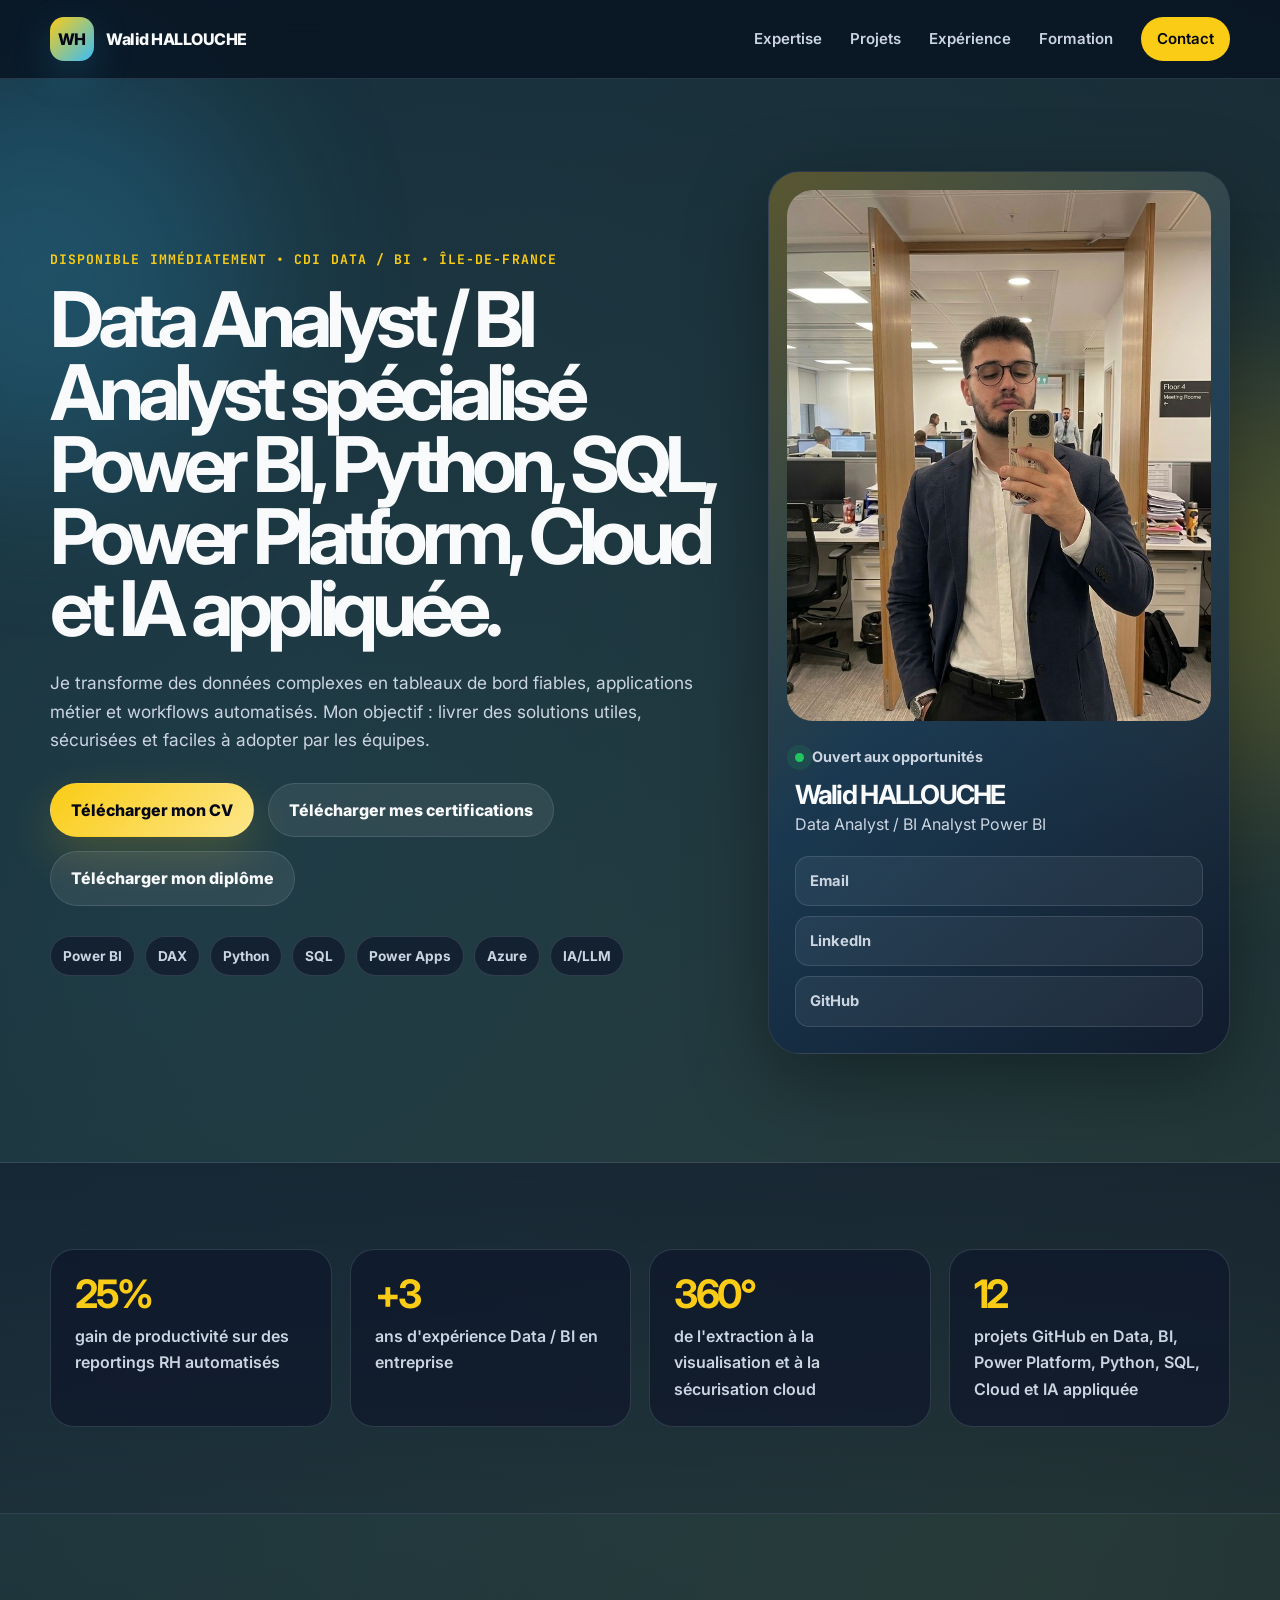
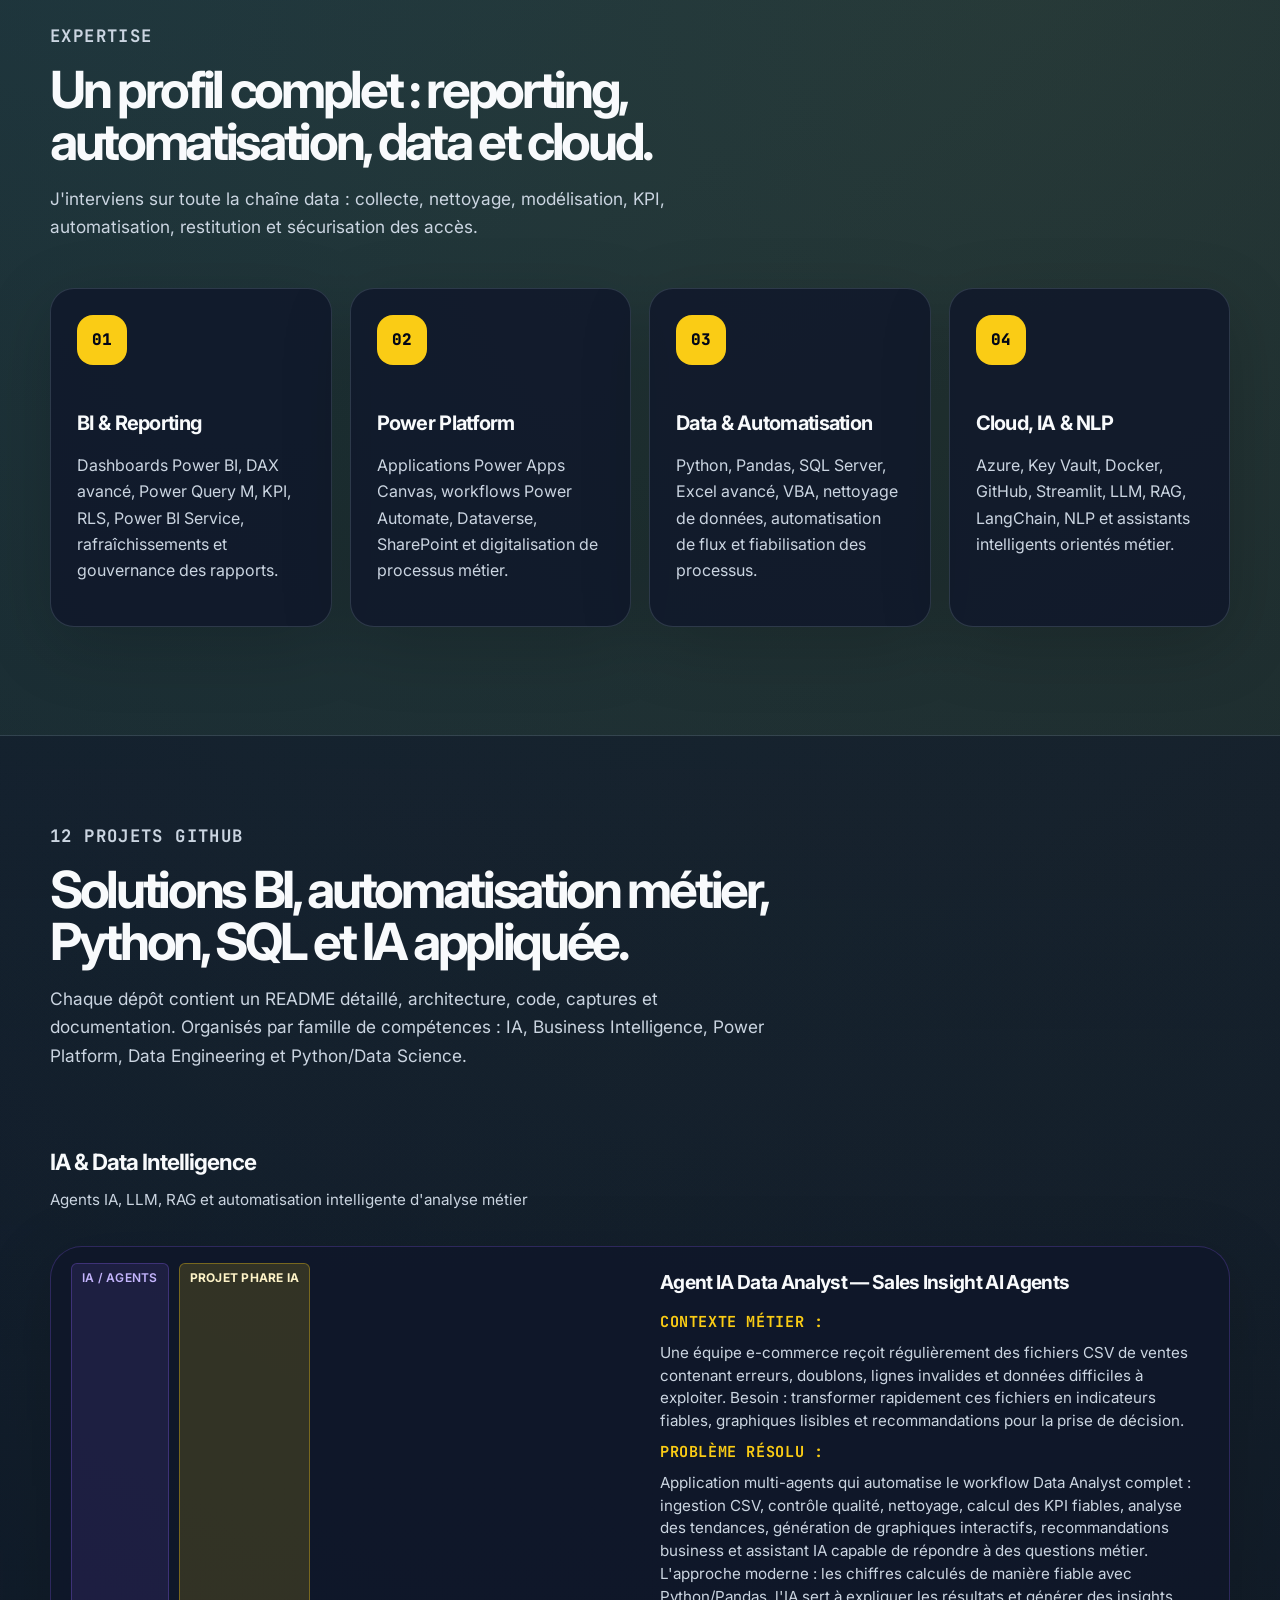
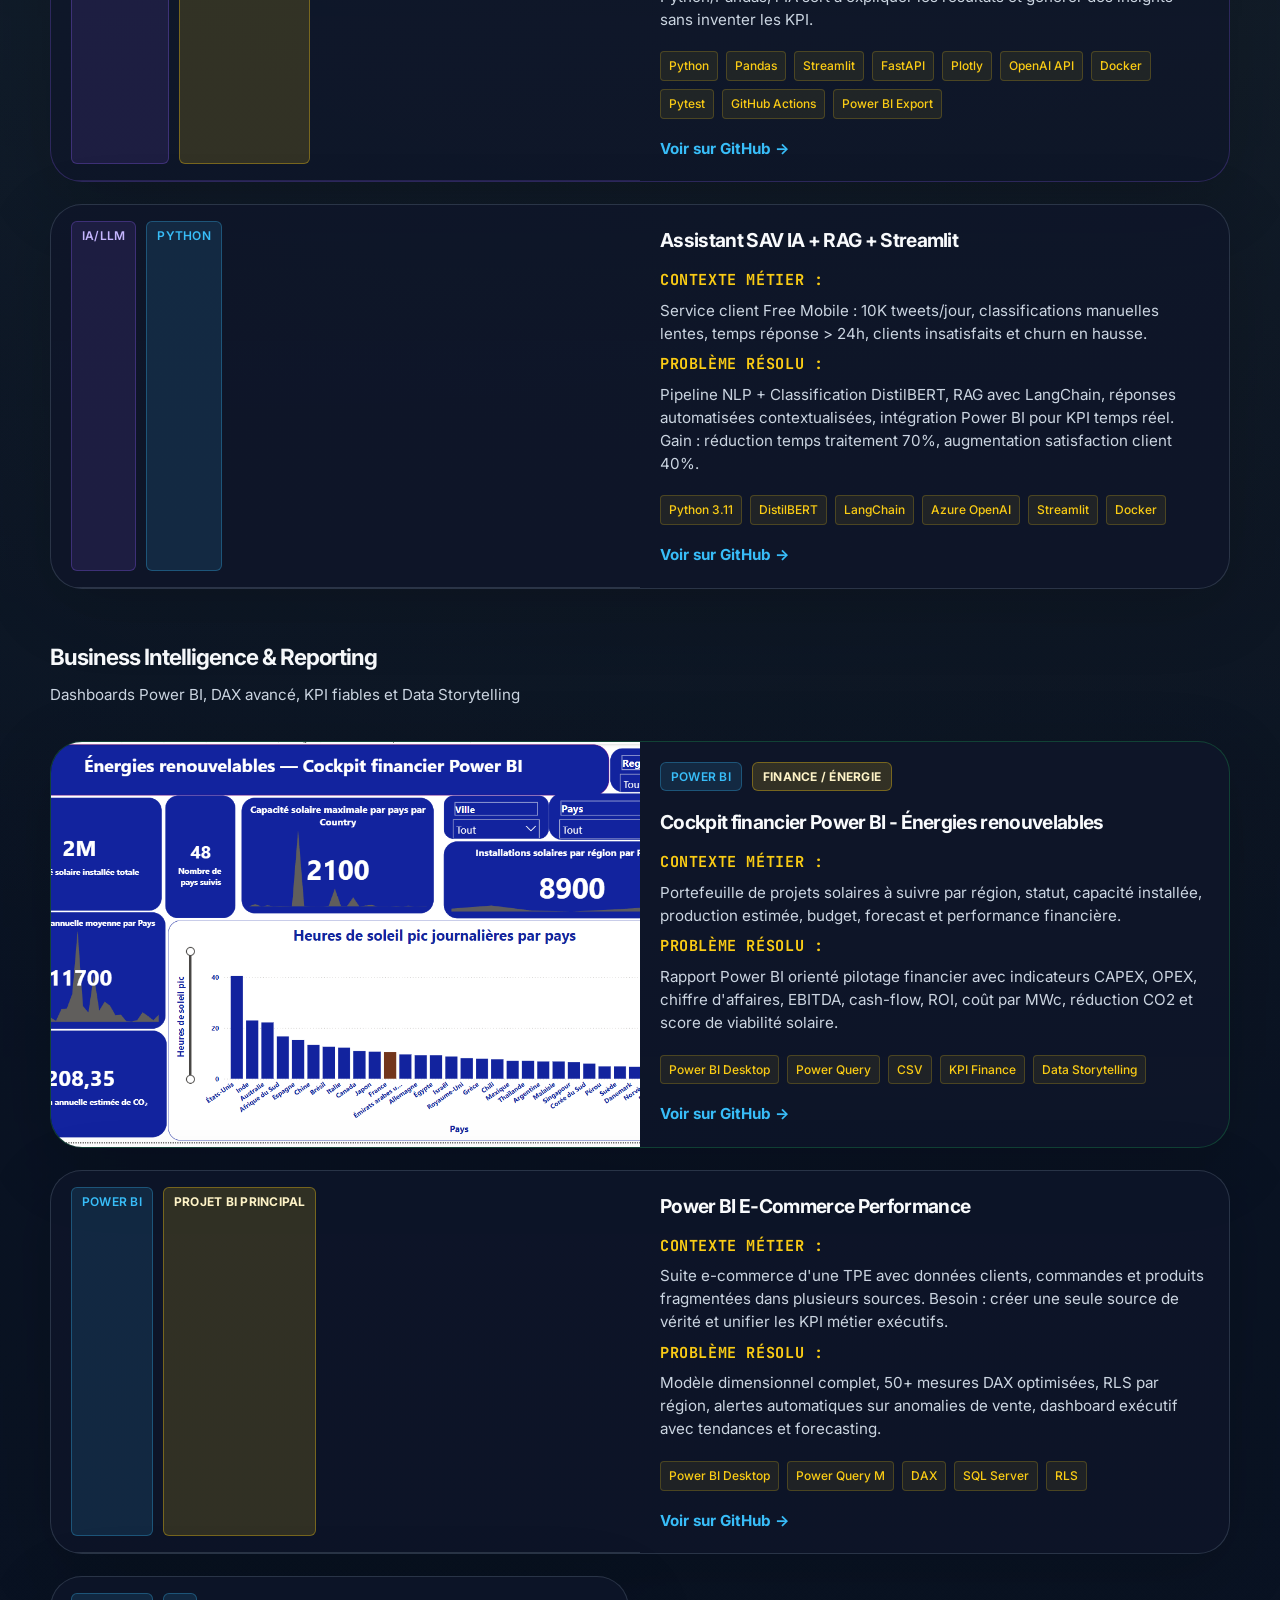
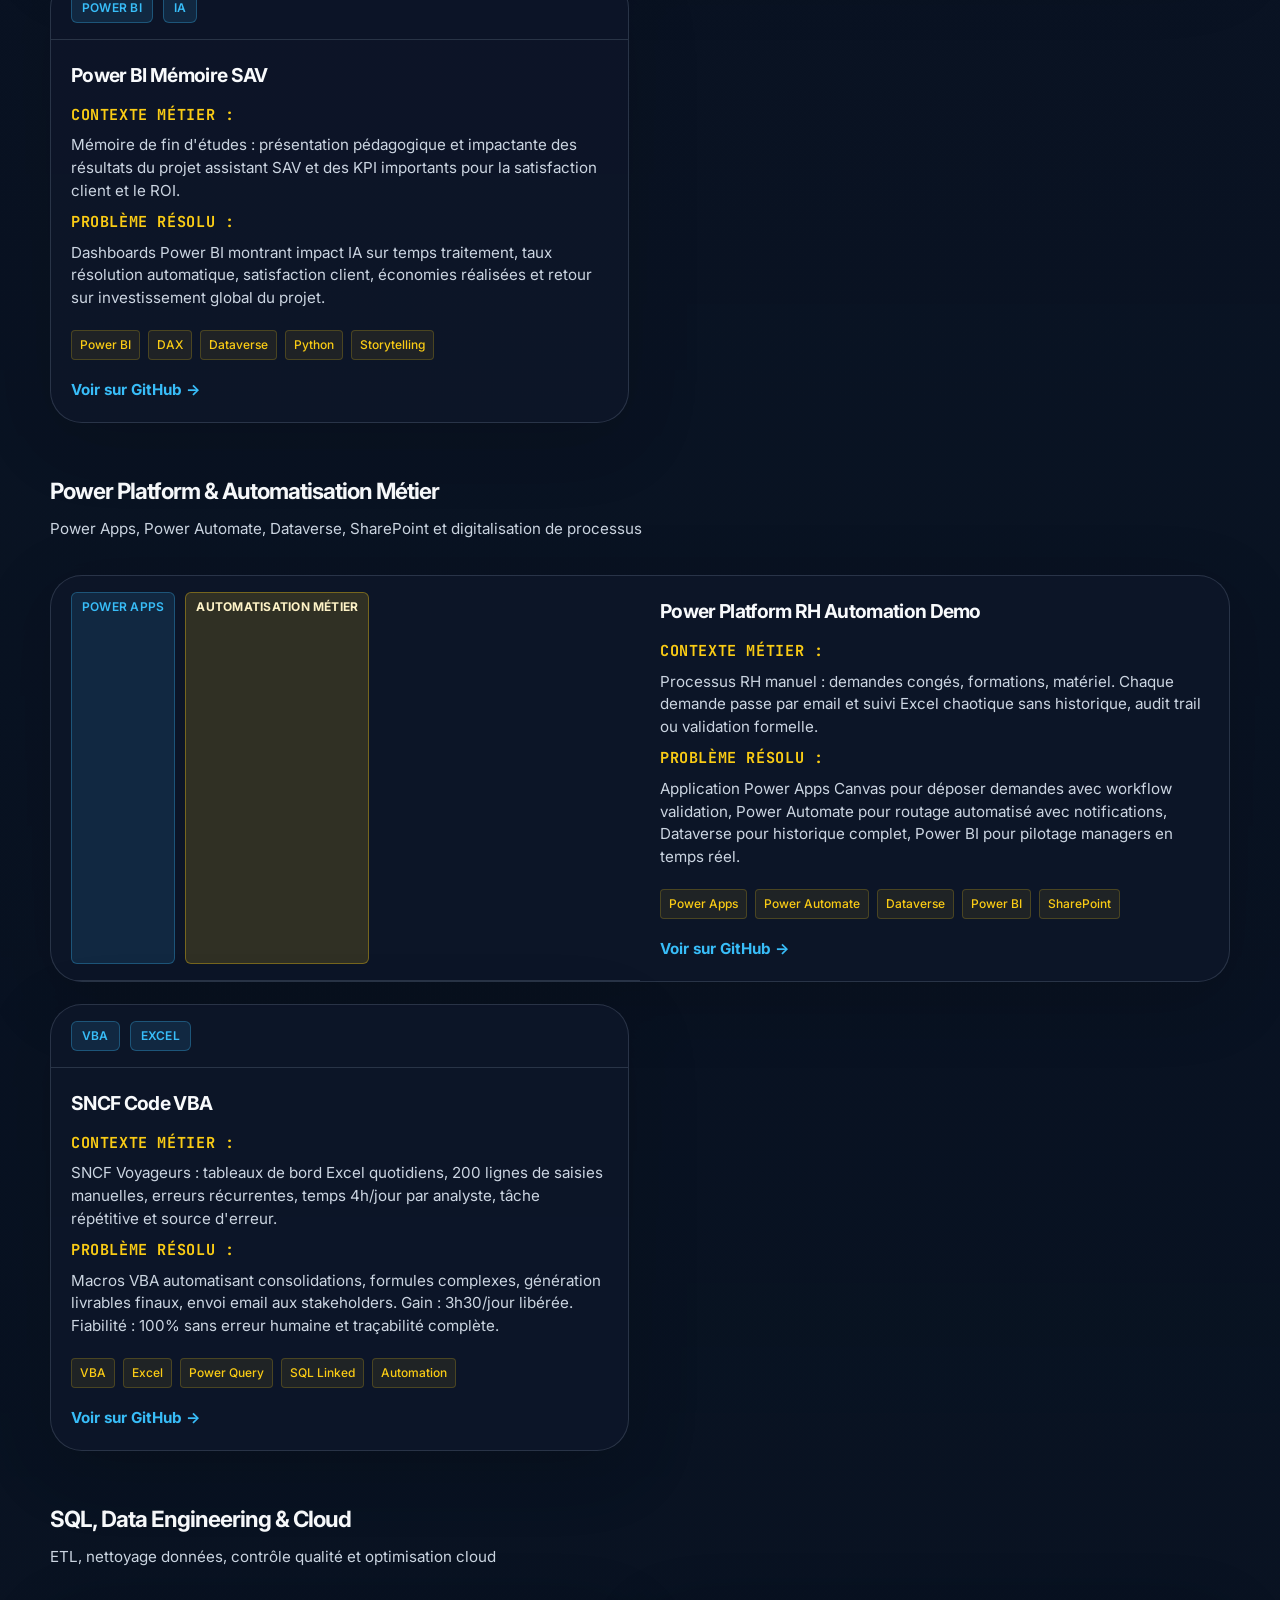
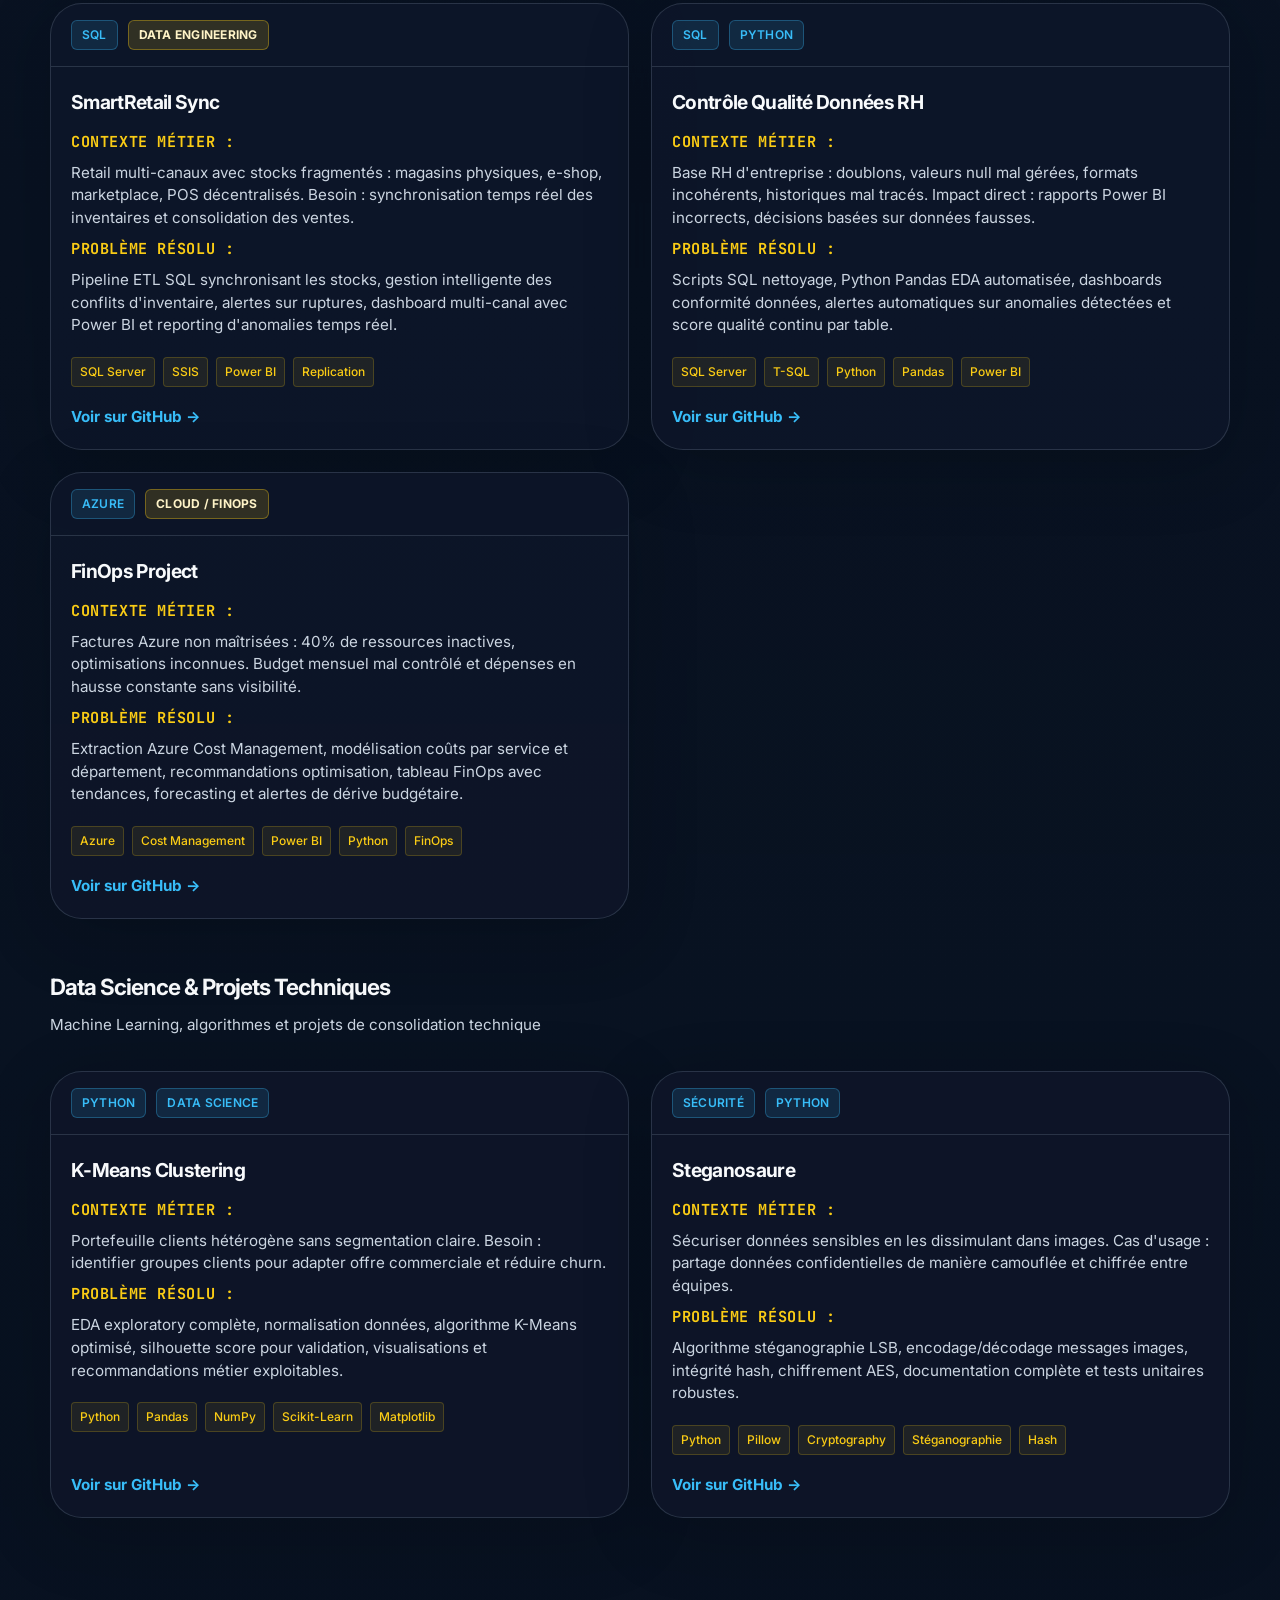
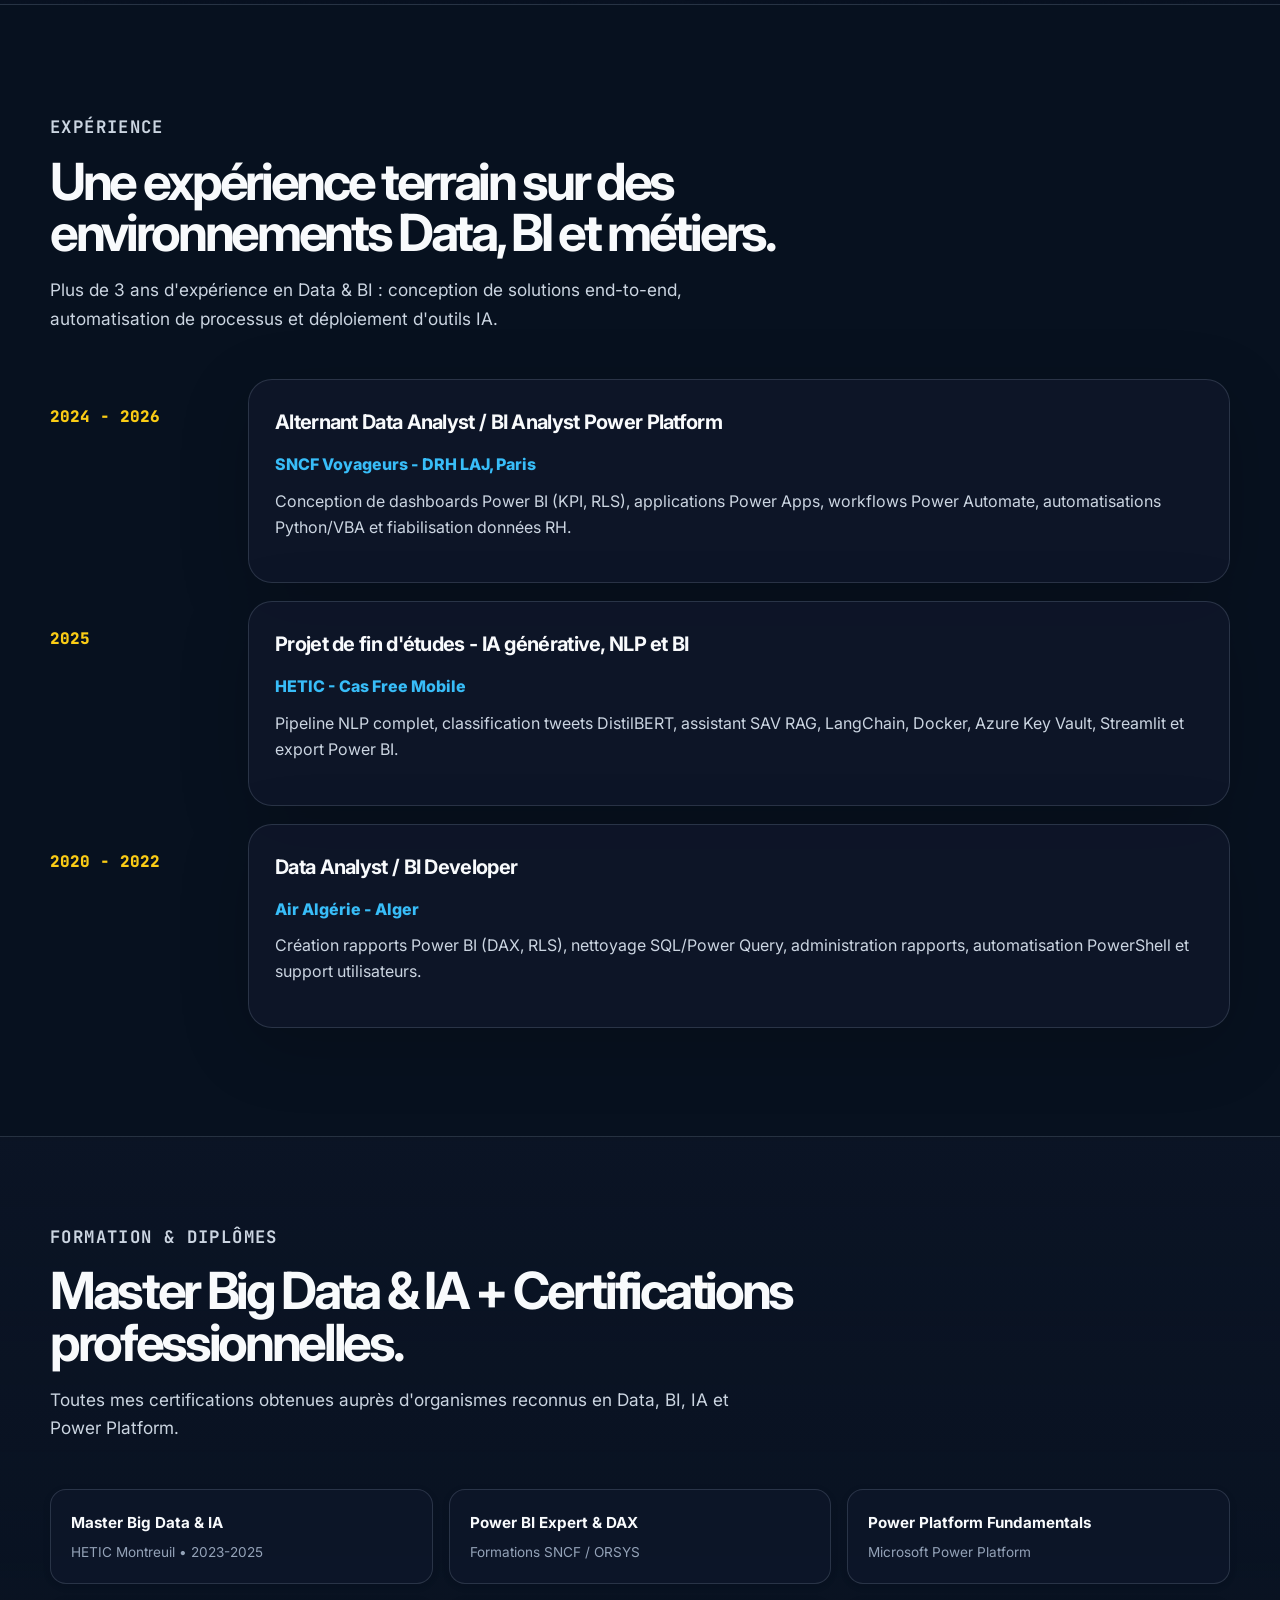
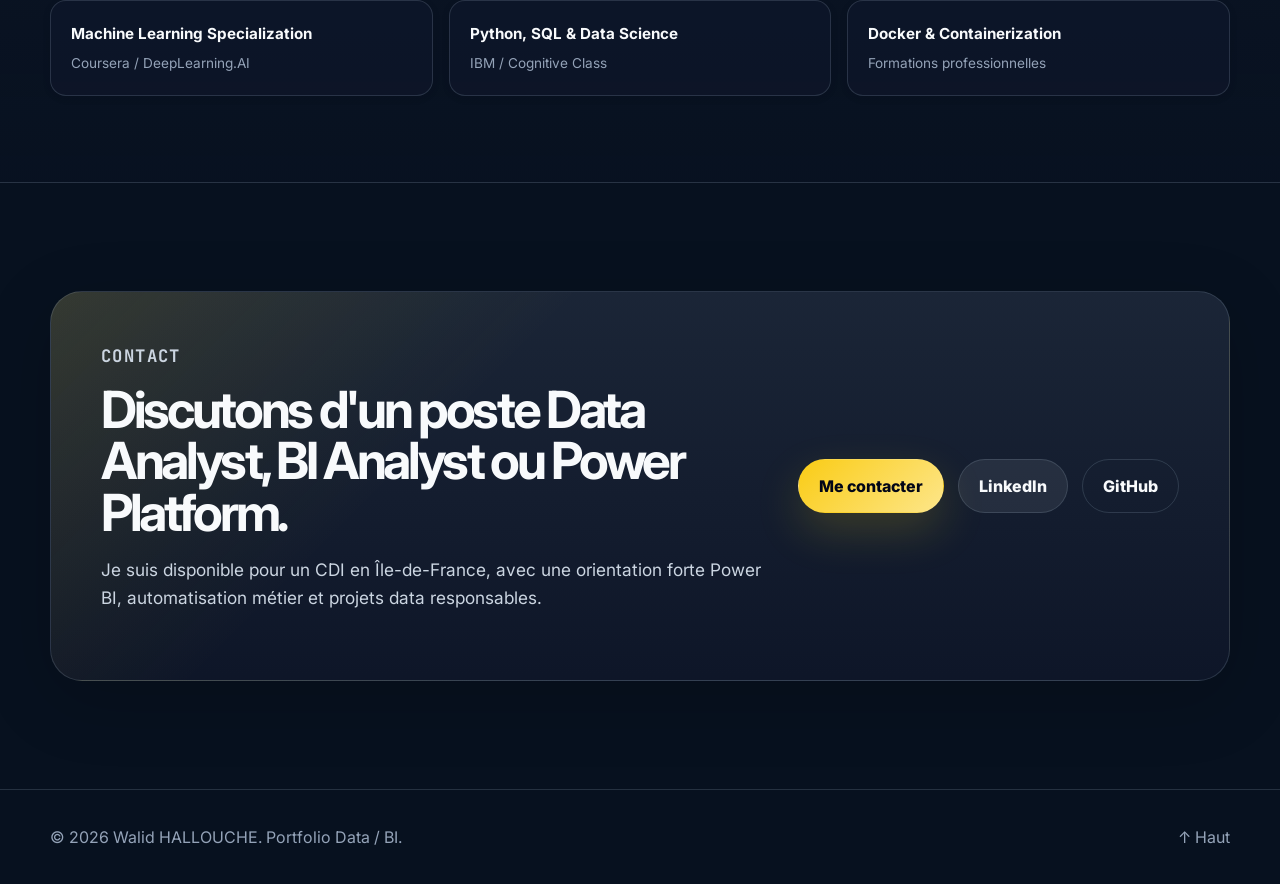
==== index.html @ 0d50e6c2 "Add renewable energy Power BI project" ====
<!doctype html>
<html lang="fr">
<head>
  <meta charset="utf-8">
  <meta name="viewport" content="width=device-width, initial-scale=1">
  <meta name="description" content="Portfolio de Walid HALLOUCHE - Data Analyst / BI Analyst Power BI, Power Platform, Python, SQL, Azure. Disponible immédiatement CDI Île-de-France.">
  <meta name="author" content="Walid HALLOUCHE">
  <meta property="og:title" content="Walid HALLOUCHE - Data Analyst / BI Analyst">
  <meta property="og:description" content="Portfolio professionnel : Power BI, DAX, Power Query, Python, SQL, Power Platform, Azure, IA et automatisation. 12 projets GitHub détaillés.">
  <meta property="og:type" content="website">
  <meta property="og:image" content="assets/img/walid-hallouche.jpeg">
  <meta property="og:url" content="https://walidhallouche.github.io/">
  <title>Walid HALLOUCHE | Data Analyst / BI Analyst | Portfolio</title>
  <link rel="preconnect" href="https://fonts.googleapis.com">
  <link rel="preconnect" href="https://fonts.gstatic.com" crossorigin>
  <link href="https://fonts.googleapis.com/css2?family=Inter:wght@400;500;600;700;800;900&family=JetBrains+Mono:wght@500;700&display=swap" rel="stylesheet">
  <link rel="stylesheet" href="assets/css/styles.css">
  <link rel="canonical" href="https://walidhallouche.github.io/">
</head>
<body>
  <div class="page-glow page-glow-one"></div>
  <div class="page-glow page-glow-two"></div>

  <header class="site-header" id="top">
    <nav class="nav container" aria-label="Navigation principale">
      <a class="brand" href="#top" aria-label="Accueil portfolio Walid HALLOUCHE">
        <span class="brand-mark">WH</span>
        <span class="brand-text">Walid HALLOUCHE</span>
      </a>
      <button class="nav-toggle" type="button" aria-label="Ouvrir le menu" aria-expanded="false">
        <span></span><span></span><span></span>
      </button>
      <div class="nav-links" data-nav-links>
        <a href="#expertise">Expertise</a>
        <a href="#projets">Projets</a>
        <a href="#experience">Expérience</a>
        <a href="#formation">Formation</a>
        <a class="nav-cta" href="#contact">Contact</a>
      </div>
    </nav>
  </header>

  <main>
    <!-- ===== SECTION HERO ===== -->
    <section class="hero section">
      <div class="container hero-grid">
        <div class="hero-copy reveal">
          <p class="eyebrow">Disponible immédiatement • CDI Data / BI • Île-de-France</p>
          <h1>Data Analyst / BI Analyst spécialisé Power BI, Python, SQL, Power Platform, Cloud et IA appliquée.</h1>
          <p class="hero-lead">
            Je transforme des données complexes en tableaux de bord fiables, applications métier et workflows automatisés.
            Mon objectif : livrer des solutions utiles, sécurisées et faciles à adopter par les équipes.
          </p>
          <div class="hero-actions">
            <a class="btn btn-primary" href="assets/docs/CV_Walid_HALLOUCHE.pdf" download>Télécharger mon CV</a>
            <a class="btn btn-secondary" href="assets/docs/Certifications_Walid_HALLOUCHE.pdf" download>Télécharger mes certifications</a>
            <a class="btn btn-secondary" href="assets/docs/Diplomes_Walid_HALLOUCHE.pdf" download>Télécharger mon diplôme</a>
          </div>
          <div class="hero-badges" aria-label="Compétences clés">
            <span>Power BI</span>
            <span>DAX</span>
            <span>Python</span>
            <span>SQL</span>
            <span>Power Apps</span>
            <span>Azure</span>
            <span>IA/LLM</span>
          </div>
        </div>

        <aside class="profile-card reveal" aria-label="Profil résumé">
          <div class="profile-image-wrap">
            <img src="assets/img/walid-hallouche.jpeg" alt="Portrait professionnel de Walid HALLOUCHE" class="profile-image" loading="lazy">
          </div>
          <div class="profile-card-content">
            <p class="profile-status"><span></span> Ouvert aux opportunités</p>
            <h2>Walid HALLOUCHE</h2>
            <p>Data Analyst / BI Analyst Power BI</p>
            <div class="profile-meta">
              <a href="mailto:walid.hallouche@gmail.com" title="Envoyer un email">Email</a>
              <a href="https://www.linkedin.com/in/walid-hallouche-423a29128/" target="_blank" rel="noopener noreferrer" title="Profil LinkedIn">LinkedIn</a>
              <a href="https://github.com/WalidHALLOUCHE" target="_blank" rel="noopener noreferrer" title="Profil GitHub">GitHub</a>
            </div>
          </div>
        </aside>
      </div>
    </section>

    <!-- ===== STATS ===== -->
    <section class="stats section-soft" aria-label="Indicateurs de profil">
      <div class="container stats-grid reveal">
        <article>
          <strong>25%</strong>
          <span>gain de productivité sur des reportings RH automatisés</span>
        </article>
        <article>
          <strong>+3</strong>
          <span>ans d'expérience Data / BI en entreprise</span>
        </article>
        <article>
          <strong>360°</strong>
          <span>de l'extraction à la visualisation et à la sécurisation cloud</span>
        </article>
        <article>
          <strong>12</strong>
          <span>projets GitHub en Data, BI, Power Platform, Python, SQL, Cloud et IA appliquée</span>
        </article>
      </div>
    </section>

    <!-- ===== EXPERTISE ===== -->
    <section class="section" id="expertise">
      <div class="container">
        <div class="section-heading reveal">
          <p class="eyebrow">Expertise</p>
          <h2>Un profil complet : reporting, automatisation, data et cloud.</h2>
          <p>J'interviens sur toute la chaîne data : collecte, nettoyage, modélisation, KPI, automatisation, restitution et sécurisation des accès.</p>
        </div>
        <div class="expertise-grid">
          <article class="expertise-card reveal">
            <div class="card-icon">01</div>
            <h3>BI & Reporting</h3>
            <p>Dashboards Power BI, DAX avancé, Power Query M, KPI, RLS, Power BI Service, rafraîchissements et gouvernance des rapports.</p>
          </article>
          <article class="expertise-card reveal">
            <div class="card-icon">02</div>
            <h3>Power Platform</h3>
            <p>Applications Power Apps Canvas, workflows Power Automate, Dataverse, SharePoint et digitalisation de processus métier.</p>
          </article>
          <article class="expertise-card reveal">
            <div class="card-icon">03</div>
            <h3>Data & Automatisation</h3>
            <p>Python, Pandas, SQL Server, Excel avancé, VBA, nettoyage de données, automatisation de flux et fiabilisation des processus.</p>
          </article>
          <article class="expertise-card reveal">
            <div class="card-icon">04</div>
            <h3>Cloud, IA & NLP</h3>
            <p>Azure, Key Vault, Docker, GitHub, Streamlit, LLM, RAG, LangChain, NLP et assistants intelligents orientés métier.</p>
          </article>
        </div>
      </div>
    </section>

    <!-- ===== PROJETS GITHUB ===== -->
    <section class="section section-soft" id="projets">
      <div class="container">
        <div class="section-heading reveal">
          <p class="eyebrow">12 Projets GitHub</p>
          <h2>Solutions BI, automatisation métier, Python, SQL et IA appliquée.</h2>
          <p>Chaque dépôt contient un README détaillé, architecture, code, captures et documentation. Organisés par famille de compétences : IA, Business Intelligence, Power Platform, Data Engineering et Python/Data Science.</p>
        </div>

        <div class="project-grid">
          
          <!-- CATÉGORIE: IA & DATA INTELLIGENCE -->
          <div class="category-header">
            <h3>IA & Data Intelligence</h3>
            <p>Agents IA, LLM, RAG et automatisation intelligente d'analyse métier</p>
          </div>

          <!-- Projet 1: Agent IA Data Analyst (NEW) -->
          <article class="project-card featured reveal project-featured-ia">
            <div class="project-header">
              <div class="project-badge badge-ia">IA / Agents</div>
              <div class="project-badge badge-priority">Projet phare IA</div>
            </div>
            <div class="project-content">
              <h3>Agent IA Data Analyst — Sales Insight AI Agents</h3>
              <p class="project-label">Contexte métier :</p>
              <p>Une équipe e-commerce reçoit régulièrement des fichiers CSV de ventes contenant erreurs, doublons, lignes invalides et données difficiles à exploiter. Besoin : transformer rapidement ces fichiers en indicateurs fiables, graphiques lisibles et recommandations pour la prise de décision.</p>
              <p class="project-label">Problème résolu :</p>
              <p>Application multi-agents qui automatise le workflow Data Analyst complet : ingestion CSV, contrôle qualité, nettoyage, calcul des KPI fiables, analyse des tendances, génération de graphiques interactifs, recommandations business et assistant IA capable de répondre à des questions métier. L'approche moderne : les chiffres calculés de manière fiable avec Python/Pandas, l'IA sert à expliquer les résultats et générer des insights sans inventer les KPI.</p>
              <div class="project-stack">
                <span>Python</span>
                <span>Pandas</span>
                <span>Streamlit</span>
                <span>FastAPI</span>
                <span>Plotly</span>
                <span>OpenAI API</span>
                <span>Docker</span>
                <span>Pytest</span>
                <span>GitHub Actions</span>
                <span>Power BI Export</span>
              </div>
              <div class="project-actions">
                <a class="project-link" href="https://github.com/WalidHALLOUCHE/Agent-IA-Data-Analyst" target="_blank" rel="noopener noreferrer">Voir sur GitHub →</a>
              </div>
            </div>
          </article>

          <!-- Projet 2: Assistant SAV IA + RAG + Streamlit -->
          <article class="project-card featured reveal">
            <div class="project-header">
              <div class="project-badge badge-ia">IA/LLM</div>
              <div class="project-badge">Python</div>
            </div>
            <div class="project-content">
              <h3>Assistant SAV IA + RAG + Streamlit</h3>
              <p class="project-label">Contexte métier :</p>
              <p>Service client Free Mobile : 10K tweets/jour, classifications manuelles lentes, temps réponse > 24h, clients insatisfaits et churn en hausse.</p>
              <p class="project-label">Problème résolu :</p>
              <p>Pipeline NLP + Classification DistilBERT, RAG avec LangChain, réponses automatisées contextualisées, intégration Power BI pour KPI temps réel. Gain : réduction temps traitement 70%, augmentation satisfaction client 40%.</p>
              <div class="project-stack">
                <span>Python 3.11</span>
                <span>DistilBERT</span>
                <span>LangChain</span>
                <span>Azure OpenAI</span>
                <span>Streamlit</span>
                <span>Docker</span>
              </div>
              <div class="project-actions">
                <a class="project-link" href="https://github.com/WalidHALLOUCHE/assistant-sav-ia-rag-streamlit" target="_blank" rel="noopener noreferrer">Voir sur GitHub →</a>
              </div>
            </div>
          </article>

          <!-- CATÉGORIE: BUSINESS INTELLIGENCE & REPORTING -->
          <div class="category-header">
            <h3>Business Intelligence & Reporting</h3>
            <p>Dashboards Power BI, DAX avancé, KPI fiables et Data Storytelling</p>
          </div>

          <!-- Projet 3: Cockpit financier Power BI - Énergies renouvelables -->
          <article class="project-card featured reveal project-card-visual">
            <div class="project-media">
              <img src="assets/img/power-bi-energies-renouvelables-cockpit.png" alt="Capture du cockpit financier Power BI sur les énergies renouvelables" loading="lazy">
            </div>
            <div class="project-content">
              <div class="project-header project-header-inline">
                <div class="project-badge">Power BI</div>
                <div class="project-badge badge-priority">Finance / Énergie</div>
              </div>
              <h3>Cockpit financier Power BI - Énergies renouvelables</h3>
              <p class="project-label">Contexte métier :</p>
              <p>Portefeuille de projets solaires à suivre par région, statut, capacité installée, production estimée, budget, forecast et performance financière.</p>
              <p class="project-label">Problème résolu :</p>
              <p>Rapport Power BI orienté pilotage financier avec indicateurs CAPEX, OPEX, chiffre d'affaires, EBITDA, cash-flow, ROI, coût par MWc, réduction CO2 et score de viabilité solaire.</p>
              <div class="project-stack">
                <span>Power BI Desktop</span>
                <span>Power Query</span>
                <span>CSV</span>
                <span>KPI Finance</span>
                <span>Data Storytelling</span>
              </div>
              <div class="project-actions">
                <a class="project-link" href="https://github.com/WalidHALLOUCHE/energies-renouvelables-cockpit-financier-power-bi" target="_blank" rel="noopener noreferrer">Voir sur GitHub →</a>
              </div>
            </div>
          </article>

          <!-- Projet 4: Power BI E-Commerce Performance -->
          <article class="project-card featured reveal">
            <div class="project-header">
              <div class="project-badge">Power BI</div>
              <div class="project-badge badge-priority">Projet BI principal</div>
            </div>
            <div class="project-content">
              <h3>Power BI E-Commerce Performance</h3>
              <p class="project-label">Contexte métier :</p>
              <p>Suite e-commerce d'une TPE avec données clients, commandes et produits fragmentées dans plusieurs sources. Besoin : créer une seule source de vérité et unifier les KPI métier exécutifs.</p>
              <p class="project-label">Problème résolu :</p>
              <p>Modèle dimensionnel complet, 50+ mesures DAX optimisées, RLS par région, alertes automatiques sur anomalies de vente, dashboard exécutif avec tendances et forecasting.</p>
              <div class="project-stack">
                <span>Power BI Desktop</span>
                <span>Power Query M</span>
                <span>DAX</span>
                <span>SQL Server</span>
                <span>RLS</span>
              </div>
              <div class="project-actions">
                <a class="project-link" href="https://github.com/WalidHALLOUCHE/power-bi-ecommerce-performance" target="_blank" rel="noopener noreferrer">Voir sur GitHub →</a>
              </div>
            </div>
          </article>

          <!-- Projet 4: Power BI Mémoire SAV -->
          <article class="project-card reveal">
            <div class="project-header">
              <div class="project-badge">Power BI</div>
              <div class="project-badge">IA</div>
            </div>
            <div class="project-content">
              <h3>Power BI Mémoire SAV</h3>
              <p class="project-label">Contexte métier :</p>
              <p>Mémoire de fin d'études : présentation pédagogique et impactante des résultats du projet assistant SAV et des KPI importants pour la satisfaction client et le ROI.</p>
              <p class="project-label">Problème résolu :</p>
              <p>Dashboards Power BI montrant impact IA sur temps traitement, taux résolution automatique, satisfaction client, économies réalisées et retour sur investissement global du projet.</p>
              <div class="project-stack">
                <span>Power BI</span>
                <span>DAX</span>
                <span>Dataverse</span>
                <span>Python</span>
                <span>Storytelling</span>
              </div>
              <div class="project-actions">
                <a class="project-link" href="https://github.com/WalidHALLOUCHE/power-bi-memoire-sav" target="_blank" rel="noopener noreferrer">Voir sur GitHub →</a>
              </div>
            </div>
          </article>

          <!-- CATÉGORIE: POWER PLATFORM & AUTOMATISATION MÉTIER -->
          <div class="category-header">
            <h3>Power Platform & Automatisation Métier</h3>
            <p>Power Apps, Power Automate, Dataverse, SharePoint et digitalisation de processus</p>
          </div>

          <!-- Projet 5: Power Platform RH Automation Demo -->
          <article class="project-card featured reveal">
            <div class="project-header">
              <div class="project-badge">Power Apps</div>
              <div class="project-badge badge-priority">Automatisation métier</div>
            </div>
            <div class="project-content">
              <h3>Power Platform RH Automation Demo</h3>
              <p class="project-label">Contexte métier :</p>
              <p>Processus RH manuel : demandes congés, formations, matériel. Chaque demande passe par email et suivi Excel chaotique sans historique, audit trail ou validation formelle.</p>
              <p class="project-label">Problème résolu :</p>
              <p>Application Power Apps Canvas pour déposer demandes avec workflow validation, Power Automate pour routage automatisé avec notifications, Dataverse pour historique complet, Power BI pour pilotage managers en temps réel.</p>
              <div class="project-stack">
                <span>Power Apps</span>
                <span>Power Automate</span>
                <span>Dataverse</span>
                <span>Power BI</span>
                <span>SharePoint</span>
              </div>
              <div class="project-actions">
                <a class="project-link" href="https://github.com/WalidHALLOUCHE/power-platform-rh-automation-demo" target="_blank" rel="noopener noreferrer">Voir sur GitHub →</a>
              </div>
            </div>
          </article>

          <!-- Projet 6: SNCF Code VBA -->
          <article class="project-card reveal">
            <div class="project-header">
              <div class="project-badge">VBA</div>
              <div class="project-badge">Excel</div>
            </div>
            <div class="project-content">
              <h3>SNCF Code VBA</h3>
              <p class="project-label">Contexte métier :</p>
              <p>SNCF Voyageurs : tableaux de bord Excel quotidiens, 200 lignes de saisies manuelles, erreurs récurrentes, temps 4h/jour par analyste, tâche répétitive et source d'erreur.</p>
              <p class="project-label">Problème résolu :</p>
              <p>Macros VBA automatisant consolidations, formules complexes, génération livrables finaux, envoi email aux stakeholders. Gain : 3h30/jour libérée. Fiabilité : 100% sans erreur humaine et traçabilité complète.</p>
              <div class="project-stack">
                <span>VBA</span>
                <span>Excel</span>
                <span>Power Query</span>
                <span>SQL Linked</span>
                <span>Automation</span>
              </div>
              <div class="project-actions">
                <a class="project-link" href="https://github.com/WalidHALLOUCHE/sncf-code-vba" target="_blank" rel="noopener noreferrer">Voir sur GitHub →</a>
              </div>
            </div>
          </article>

          <!-- CATÉGORIE: SQL, DATA ENGINEERING & CLOUD -->
          <div class="category-header">
            <h3>SQL, Data Engineering & Cloud</h3>
            <p>ETL, nettoyage données, contrôle qualité et optimisation cloud</p>
          </div>

          <!-- Projet 7: SmartRetail Sync -->
          <article class="project-card reveal">
            <div class="project-header">
              <div class="project-badge">SQL</div>
              <div class="project-badge badge-priority">Data Engineering</div>
            </div>
            <div class="project-content">
              <h3>SmartRetail Sync</h3>
              <p class="project-label">Contexte métier :</p>
              <p>Retail multi-canaux avec stocks fragmentés : magasins physiques, e-shop, marketplace, POS décentralisés. Besoin : synchronisation temps réel des inventaires et consolidation des ventes.</p>
              <p class="project-label">Problème résolu :</p>
              <p>Pipeline ETL SQL synchronisant les stocks, gestion intelligente des conflits d'inventaire, alertes sur ruptures, dashboard multi-canal avec Power BI et reporting d'anomalies temps réel.</p>
              <div class="project-stack">
                <span>SQL Server</span>
                <span>SSIS</span>
                <span>Power BI</span>
                <span>Replication</span>
              </div>
              <div class="project-actions">
                <a class="project-link" href="https://github.com/WalidHALLOUCHE/SmartRetail-Sync" target="_blank" rel="noopener noreferrer">Voir sur GitHub →</a>
              </div>
            </div>
          </article>

          <!-- Projet 8: Contrôle Qualité Données RH -->
          <article class="project-card reveal">
            <div class="project-header">
              <div class="project-badge">SQL</div>
              <div class="project-badge">Python</div>
            </div>
            <div class="project-content">
              <h3>Contrôle Qualité Données RH</h3>
              <p class="project-label">Contexte métier :</p>
              <p>Base RH d'entreprise : doublons, valeurs null mal gérées, formats incohérents, historiques mal tracés. Impact direct : rapports Power BI incorrects, décisions basées sur données fausses.</p>
              <p class="project-label">Problème résolu :</p>
              <p>Scripts SQL nettoyage, Python Pandas EDA automatisée, dashboards conformité données, alertes automatiques sur anomalies détectées et score qualité continu par table.</p>
              <div class="project-stack">
                <span>SQL Server</span>
                <span>T-SQL</span>
                <span>Python</span>
                <span>Pandas</span>
                <span>Power BI</span>
              </div>
              <div class="project-actions">
                <a class="project-link" href="https://github.com/WalidHALLOUCHE/controle-qualite-donnees-rh-sql-python" target="_blank" rel="noopener noreferrer">Voir sur GitHub →</a>
              </div>
            </div>
          </article>

          <!-- Projet 9: FinOps Project -->
          <article class="project-card reveal">
            <div class="project-header">
              <div class="project-badge">Azure</div>
              <div class="project-badge badge-priority">Cloud / FinOps</div>
            </div>
            <div class="project-content">
              <h3>FinOps Project</h3>
              <p class="project-label">Contexte métier :</p>
              <p>Factures Azure non maîtrisées : 40% de ressources inactives, optimisations inconnues. Budget mensuel mal contrôlé et dépenses en hausse constante sans visibilité.</p>
              <p class="project-label">Problème résolu :</p>
              <p>Extraction Azure Cost Management, modélisation coûts par service et département, recommandations optimisation, tableau FinOps avec tendances, forecasting et alertes de dérive budgétaire.</p>
              <div class="project-stack">
                <span>Azure</span>
                <span>Cost Management</span>
                <span>Power BI</span>
                <span>Python</span>
                <span>FinOps</span>
              </div>
              <div class="project-actions">
                <a class="project-link" href="https://github.com/WalidHALLOUCHE/FinOps_project" target="_blank" rel="noopener noreferrer">Voir sur GitHub →</a>
              </div>
            </div>
          </article>

          <!-- CATÉGORIE: DATA SCIENCE & PROJETS TECHNIQUES -->
          <div class="category-header">
            <h3>Data Science & Projets Techniques</h3>
            <p>Machine Learning, algorithmes et projets de consolidation technique</p>
          </div>

          <!-- Projet 10: K-Means Clustering -->
          <article class="project-card reveal">
            <div class="project-header">
              <div class="project-badge">Python</div>
              <div class="project-badge">Data Science</div>
            </div>
            <div class="project-content">
              <h3>K-Means Clustering</h3>
              <p class="project-label">Contexte métier :</p>
              <p>Portefeuille clients hétérogène sans segmentation claire. Besoin : identifier groupes clients pour adapter offre commerciale et réduire churn.</p>
              <p class="project-label">Problème résolu :</p>
              <p>EDA exploratory complète, normalisation données, algorithme K-Means optimisé, silhouette score pour validation, visualisations et recommandations métier exploitables.</p>
              <div class="project-stack">
                <span>Python</span>
                <span>Pandas</span>
                <span>NumPy</span>
                <span>Scikit-Learn</span>
                <span>Matplotlib</span>
              </div>
              <div class="project-actions">
                <a class="project-link" href="https://github.com/WalidHALLOUCHE/k_means01" target="_blank" rel="noopener noreferrer">Voir sur GitHub →</a>
              </div>
            </div>
          </article>

          <!-- Projet 11: Steganosaure -->
          <article class="project-card reveal">
            <div class="project-header">
              <div class="project-badge">Sécurité</div>
              <div class="project-badge">Python</div>
            </div>
            <div class="project-content">
              <h3>Steganosaure</h3>
              <p class="project-label">Contexte métier :</p>
              <p>Sécuriser données sensibles en les dissimulant dans images. Cas d'usage : partage données confidentielles de manière camouflée et chiffrée entre équipes.</p>
              <p class="project-label">Problème résolu :</p>
              <p>Algorithme stéganographie LSB, encodage/décodage messages images, intégrité hash, chiffrement AES, documentation complète et tests unitaires robustes.</p>
              <div class="project-stack">
                <span>Python</span>
                <span>Pillow</span>
                <span>Cryptography</span>
                <span>Stéganographie</span>
                <span>Hash</span>
              </div>
              <div class="project-actions">
                <a class="project-link" href="https://github.com/WalidHALLOUCHE/Steganosaure" target="_blank" rel="noopener noreferrer">Voir sur GitHub →</a>
              </div>
            </div>
          </article>

        </div>
      </div>
    </section>

    <!-- ===== EXPERIENCE ===== -->
    <section class="section" id="experience">
      <div class="container">
        <div class="section-heading reveal">
          <p class="eyebrow">Expérience</p>
          <h2>Une expérience terrain sur des environnements Data, BI et métiers.</h2>
          <p>Plus de 3 ans d'expérience en Data & BI : conception de solutions end-to-end, automatisation de processus et déploiement d'outils IA.</p>
        </div>
        <div class="timeline">
          <article class="timeline-item reveal">
            <div class="timeline-date">2024 - 2026</div>
            <div class="timeline-content">
              <h3>Alternant Data Analyst / BI Analyst Power Platform</h3>
              <p class="company">SNCF Voyageurs - DRH LAJ, Paris</p>
              <p>Conception de dashboards Power BI (KPI, RLS), applications Power Apps, workflows Power Automate, automatisations Python/VBA et fiabilisation données RH.</p>
            </div>
          </article>
          <article class="timeline-item reveal">
            <div class="timeline-date">2025</div>
            <div class="timeline-content">
              <h3>Projet de fin d'études - IA générative, NLP et BI</h3>
              <p class="company">HETIC - Cas Free Mobile</p>
              <p>Pipeline NLP complet, classification tweets DistilBERT, assistant SAV RAG, LangChain, Docker, Azure Key Vault, Streamlit et export Power BI.</p>
            </div>
          </article>
          <article class="timeline-item reveal">
            <div class="timeline-date">2020 - 2022</div>
            <div class="timeline-content">
              <h3>Data Analyst / BI Developer</h3>
              <p class="company">Air Algérie - Alger</p>
              <p>Création rapports Power BI (DAX, RLS), nettoyage SQL/Power Query, administration rapports, automatisation PowerShell et support utilisateurs.</p>
            </div>
          </article>
        </div>
      </div>
    </section>

    <!-- ===== FORMATION & CERTIFICATIONS ===== -->
    <section class="section section-soft" id="formation">
      <div class="container">
        <div class="section-heading reveal">
          <p class="eyebrow">Formation & Diplômes</p>
          <h2>Master Big Data & IA + Certifications professionnelles.</h2>
          <p>Toutes mes certifications obtenues auprès d'organismes reconnus en Data, BI, IA et Power Platform.</p>
        </div>
        <div class="cert-grid reveal">
          <article class="cert-item">
            <strong>Master Big Data & IA</strong>
            <span>HETIC Montreuil • 2023-2025</span>
          </article>
          <article class="cert-item">
            <strong>Power BI Expert & DAX</strong>
            <span>Formations SNCF / ORSYS</span>
          </article>
          <article class="cert-item">
            <strong>Power Platform Fundamentals</strong>
            <span>Microsoft Power Platform</span>
          </article>
          <article class="cert-item">
            <strong>Machine Learning Specialization</strong>
            <span>Coursera / DeepLearning.AI</span>
          </article>
          <article class="cert-item">
            <strong>Python, SQL & Data Science</strong>
            <span>IBM / Cognitive Class</span>
          </article>
          <article class="cert-item">
            <strong>Docker & Containerization</strong>
            <span>Formations professionnelles</span>
          </article>
        </div>
      </div>
    </section>

    <!-- ===== CONTACT ===== -->
    <section class="section contact" id="contact">
      <div class="container contact-card reveal">
        <div>
          <p class="eyebrow">Contact</p>
          <h2>Discutons d'un poste Data Analyst, BI Analyst ou Power Platform.</h2>
          <p>Je suis disponible pour un CDI en Île-de-France, avec une orientation forte Power BI, automatisation métier et projets data responsables.</p>
        </div>
        <div class="contact-actions">
          <a class="btn btn-primary" href="mailto:walid.hallouche@gmail.com" title="Envoyer un email">Me contacter</a>
          <a class="btn btn-secondary" href="https://www.linkedin.com/in/walid-hallouche-423a29128/" target="_blank" rel="noopener noreferrer" title="Profil LinkedIn">LinkedIn</a>
          <a class="btn btn-ghost" href="https://github.com/WalidHALLOUCHE" target="_blank" rel="noopener noreferrer" title="Profil GitHub">GitHub</a>
        </div>
      </div>
    </section>
  </main>

  <footer class="site-footer">
    <div class="container footer-grid">
      <p>© <span data-year></span> Walid HALLOUCHE. Portfolio Data / BI.</p>
      <a href="#top" aria-label="Retourner en haut de la page">↑ Haut</a>
    </div>
  </footer>

  <script src="assets/js/main.js" defer></script>
</body>
</html>
---- assets/css/styles.css ----
:root {
  --bg: #07111f;
  --bg-soft: rgba(15, 23, 42, 0.72);
  --surface: rgba(15, 23, 42, 0.82);
  --surface-strong: #111827;
  --line: rgba(148, 163, 184, 0.22);
  --text: #f8fafc;
  --muted: #cbd5e1;
  --muted-2: #94a3b8;
  --accent: #facc15;
  --accent-2: #38bdf8;
  --success: #22c55e;
  --shadow: 0 24px 80px rgba(0, 0, 0, 0.36);
  --radius-xl: 32px;
  --radius-lg: 24px;
  --radius-md: 16px;
  --container: 1180px;
}

* {
  box-sizing: border-box;
}

html {
  scroll-behavior: smooth;
}

body {
  margin: 0;
  font-family: Inter, system-ui, -apple-system, BlinkMacSystemFont, "Segoe UI", sans-serif;
  color: var(--text);
  background:
    radial-gradient(circle at 18% 8%, rgba(56, 189, 248, 0.18), transparent 34%),
    radial-gradient(circle at 80% 15%, rgba(250, 204, 21, 0.12), transparent 32%),
    var(--bg);
  line-height: 1.65;
  overflow-x: hidden;
}

body.nav-open {
  overflow: hidden;
}

img {
  max-width: 100%;
  display: block;
}

a {
  color: inherit;
  text-decoration: none;
}

.container {
  width: min(100% - 40px, var(--container));
  margin: 0 auto;
}

.section {
  padding: 108px 0;
}

.section-soft {
  padding: 86px 0;
  background: linear-gradient(180deg, rgba(15, 23, 42, 0.52), rgba(15, 23, 42, 0.18));
  border-block: 1px solid var(--line);
}

.page-glow {
  position: fixed;
  width: 420px;
  height: 420px;
  border-radius: 999px;
  filter: blur(90px);
  opacity: 0.22;
  pointer-events: none;
  z-index: -1;
}

.page-glow-one {
  top: 6%;
  left: -170px;
  background: #38bdf8;
}

.page-glow-two {
  right: -170px;
  bottom: 12%;
  background: #facc15;
}

.site-header {
  position: sticky;
  top: 0;
  z-index: 20;
  backdrop-filter: blur(22px);
  background: rgba(7, 17, 31, 0.78);
  border-bottom: 1px solid var(--line);
}

.nav {
  display: flex;
  align-items: center;
  justify-content: space-between;
  min-height: 78px;
}

.brand {
  display: inline-flex;
  align-items: center;
  gap: 12px;
  font-weight: 800;
  letter-spacing: -0.03em;
}

.brand-mark {
  display: grid;
  place-items: center;
  width: 44px;
  height: 44px;
  border-radius: 14px;
  background: linear-gradient(135deg, var(--accent), var(--accent-2));
  color: #020617;
  box-shadow: 0 14px 40px rgba(56, 189, 248, 0.18);
}

.brand-text {
  font-size: 1rem;
}

.nav-links {
  display: flex;
  align-items: center;
  gap: 28px;
  color: var(--muted);
  font-size: 0.94rem;
  font-weight: 600;
}

.nav-links a {
  transition: color .2s ease, transform .2s ease;
}

.nav-links a:hover {
  color: var(--text);
  transform: translateY(-1px);
}

.nav-cta {
  padding: 10px 16px;
  color: #020617 !important;
  background: var(--accent);
  border-radius: 999px;
}

.nav-toggle {
  display: none;
  border: 0;
  background: transparent;
  width: 44px;
  height: 44px;
  padding: 10px;
  cursor: pointer;
}

.nav-toggle span {
  display: block;
  width: 24px;
  height: 2px;
  margin: 5px 0;
  background: var(--text);
  border-radius: 2px;
}

.hero {
  padding-top: 92px;
}

.hero-grid {
  display: grid;
  grid-template-columns: minmax(0, 1.18fr) minmax(330px, .82fr);
  gap: 52px;
  align-items: center;
}

.eyebrow {
  margin: 0 0 14px;
  color: var(--accent);
  font-family: "JetBrains Mono", monospace;
  font-size: 0.82rem;
  font-weight: 700;
  letter-spacing: 0.08em;
  text-transform: uppercase;
}

h1, h2, h3, p {
  margin-top: 0;
}

h1 {
  max-width: 860px;
  margin-bottom: 24px;
  font-size: clamp(2.7rem, 6vw, 5.55rem);
  line-height: .94;
  letter-spacing: -0.08em;
}

h2 {
  margin-bottom: 18px;
  font-size: clamp(2rem, 4vw, 3.55rem);
  line-height: 1;
  letter-spacing: -0.065em;
}

h3 {
  margin-bottom: 12px;
  font-size: 1.25rem;
  letter-spacing: -0.035em;
}

.hero-lead,
.section-heading p,
.contact-card p {
  max-width: 730px;
  color: var(--muted);
  font-size: 1.08rem;
}

.hero-actions,
.doc-actions,
.contact-actions {
  display: flex;
  flex-wrap: wrap;
  gap: 14px;
  margin-top: 28px;
}

.btn {
  display: inline-flex;
  align-items: center;
  justify-content: center;
  min-height: 48px;
  padding: 13px 20px;
  border-radius: 999px;
  border: 1px solid transparent;
  font-weight: 800;
  transition: transform .2s ease, background .2s ease, border-color .2s ease;
}

.btn:hover {
  transform: translateY(-2px);
}

.btn-primary {
  color: #020617;
  background: linear-gradient(135deg, var(--accent), #fde68a);
  box-shadow: 0 18px 45px rgba(250, 204, 21, 0.18);
}

.btn-secondary {
  color: var(--text);
  background: rgba(255, 255, 255, 0.08);
  border-color: var(--line);
}

.btn-ghost {
  color: var(--text);
  background: transparent;
  border-color: var(--line);
}

.hero-badges,
.tags {
  display: flex;
  flex-wrap: wrap;
  gap: 10px;
}

.hero-badges {
  margin-top: 30px;
}

.hero-badges span,
.tags span {
  padding: 8px 12px;
  color: var(--muted);
  background: rgba(15, 23, 42, 0.7);
  border: 1px solid var(--line);
  border-radius: 999px;
  font-size: 0.85rem;
  font-weight: 700;
}

.profile-card {
  position: relative;
  padding: 18px;
  overflow: hidden;
  border: 1px solid var(--line);
  border-radius: var(--radius-xl);
  background: linear-gradient(180deg, rgba(30, 41, 59, 0.86), rgba(15, 23, 42, 0.86));
  box-shadow: var(--shadow);
}

.profile-card::before {
  content: "";
  position: absolute;
  inset: -2px;
  background: linear-gradient(135deg, rgba(250, 204, 21, 0.28), rgba(56, 189, 248, 0.16), transparent);
  z-index: -1;
}

.profile-image-wrap {
  overflow: hidden;
  border-radius: 26px;
  aspect-ratio: 4 / 5;
  background: #111827;
}

.profile-image {
  width: 100%;
  height: 100%;
  object-fit: cover;
}

.profile-card-content {
  padding: 22px 8px 8px;
}

.profile-status {
  display: inline-flex;
  align-items: center;
  gap: 8px;
  margin-bottom: 12px;
  color: var(--muted);
  font-size: .9rem;
  font-weight: 700;
}

.profile-status span {
  width: 9px;
  height: 9px;
  border-radius: 999px;
  background: var(--success);
  box-shadow: 0 0 0 8px rgba(34, 197, 94, .12);
}

.profile-card h2 {
  margin-bottom: 4px;
  font-size: 1.65rem;
}

.profile-card p {
  color: var(--muted);
}

.profile-meta {
  display: grid;
  gap: 10px;
  margin-top: 18px;
}

.profile-meta a {
  padding: 12px 14px;
  color: var(--muted);
  background: rgba(255, 255, 255, 0.06);
  border: 1px solid var(--line);
  border-radius: 14px;
  font-size: .92rem;
  font-weight: 700;
}

.stats-grid {
  display: grid;
  grid-template-columns: repeat(4, 1fr);
  gap: 18px;
}

.stats article {
  padding: 24px;
  min-height: 150px;
  border: 1px solid var(--line);
  border-radius: var(--radius-lg);
  background: rgba(15, 23, 42, 0.72);
}

.stats strong {
  display: block;
  margin-bottom: 10px;
  color: var(--accent);
  font-size: 2.45rem;
  line-height: 1;
  letter-spacing: -0.06em;
}

.stats span {
  color: var(--muted);
  font-weight: 600;
}

.section-heading {
  max-width: 850px;
  margin-bottom: 46px;
}

.expertise-grid {
  display: grid;
  grid-template-columns: repeat(4, 1fr);
  gap: 18px;
}

.expertise-card,
.project-card,
.timeline-content,
.cert-list article,
.contact-card {
  border: 1px solid var(--line);
  background: var(--surface);
  box-shadow: 0 18px 70px rgba(0, 0, 0, 0.18);
}

.expertise-card {
  min-height: 310px;
  padding: 26px;
  border-radius: var(--radius-lg);
}

.card-icon {
  display: grid;
  place-items: center;
  width: 50px;
  height: 50px;
  margin-bottom: 42px;
  border-radius: 16px;
  color: #020617;
  background: var(--accent);
  font-family: "JetBrains Mono", monospace;
  font-weight: 900;
}

.expertise-card p,
.project-content p,
.timeline-content p,
.cert-list span {
  color: var(--muted);
}

.project-grid {
  display: grid;
  grid-template-columns: repeat(2, 1fr);
  gap: 22px;
}

.project-card {
  overflow: hidden;
  border-radius: var(--radius-xl);
  border: 1px solid var(--line);
  background: var(--surface);
  box-shadow: 0 18px 70px rgba(0, 0, 0, 0.18);
  transition: transform 0.3s ease, box-shadow 0.3s ease;
  display: flex;
  flex-direction: column;
}

.project-card:hover {
  transform: translateY(-4px);
  box-shadow: 0 28px 90px rgba(56, 189, 248, 0.18);
}

.project-card.featured {
  grid-column: span 2;
  display: grid;
  grid-template-columns: 1fr 1fr;
}

.project-card-visual {
  border-color: rgba(34, 197, 94, 0.26);
}

.project-media {
  min-height: 100%;
  background: #020617;
}

.project-media img {
  width: 100%;
  height: 100%;
  min-height: 360px;
  object-fit: cover;
}

.project-header {
  padding: 16px 20px;
  display: flex;
  gap: 10px;
  flex-wrap: wrap;
  border-bottom: 1px solid var(--line);
}

.project-header-inline {
  margin-bottom: 16px;
  padding: 0;
  border-bottom: 0;
}

.project-badge {
  display: inline-block;
  padding: 4px 10px;
  background: rgba(56, 189, 248, 0.12);
  border: 1px solid rgba(56, 189, 248, 0.3);
  border-radius: 6px;
  color: var(--accent-2);
  font-size: 0.75rem;
  font-weight: 600;
  letter-spacing: 0.02em;
  text-transform: uppercase;
}

.project-content {
  padding: 20px;
  flex-grow: 1;
  display: flex;
  flex-direction: column;
}

.project-content h3 {
  margin-top: 0;
  margin-bottom: 12px;
  font-size: 1.2rem;
  color: var(--text);
}

.project-label {
  margin-top: 12px;
  margin-bottom: 6px;
  color: var(--accent) !important;
  font-family: "JetBrains Mono", monospace;
  font-size: 0.8rem;
  font-weight: 700;
  letter-spacing: 0.04em;
  text-transform: uppercase;
}

.project-content p {
  margin: 0 0 8px 0;
  color: var(--muted);
  font-size: 0.95rem;
  line-height: 1.5;
}

.project-stack {
  display: flex;
  flex-wrap: wrap;
  gap: 8px;
  margin-top: 12px;
  margin-bottom: 16px;
}

.project-stack span {
  display: inline-block;
  padding: 4px 8px;
  background: rgba(250, 204, 21, 0.08);
  border: 1px solid rgba(250, 204, 21, 0.2);
  border-radius: 4px;
  color: var(--accent);
  font-size: 0.75rem;
  font-weight: 500;
}

.project-actions {
  margin-top: auto;
}

.project-link {
  display: inline-flex;
  align-items: center;
  color: var(--accent-2);
  font-weight: 700;
  transition: gap 0.2s ease;
}

.project-link:hover {
  gap: 6px;
}

/* ===== CATEGORY HEADERS ===== */
.category-header {
  grid-column: span 2;
  margin-top: 28px;
  margin-bottom: 12px;
  padding: 0;
  border: none;
  background: transparent;
  box-shadow: none;
}

.category-header h3 {
  margin: 0 0 6px 0;
  font-size: 1.4rem;
  color: var(--text);
  letter-spacing: -0.045em;
  font-weight: 700;
}

.category-header p {
  margin: 0;
  color: var(--muted);
  font-size: 0.95rem;
}

/* ===== SPECIALIZED BADGES ===== */
.badge-ia {
  background: rgba(139, 92, 246, 0.12) !important;
  border-color: rgba(139, 92, 246, 0.3) !important;
  color: #c4b5fd !important;
}

.badge-priority {
  background: rgba(250, 204, 21, 0.15) !important;
  border-color: rgba(250, 204, 21, 0.35) !important;
  color: #fef3c7 !important;
  font-weight: 700 !important;
}

.project-featured-ia {
  border-color: rgba(139, 92, 246, 0.25) !important;
}

.project-featured-ia .project-header {
  border-bottom-color: rgba(139, 92, 246, 0.2) !important;
}

/* ===== RESPONSIVE ADJUSTMENTS ===== */
@media (max-width: 1024px) {
  .project-grid {
    grid-template-columns: 1fr;
  }

  .project-card.featured {
    grid-column: span 1;
    grid-template-columns: 1fr;
  }

  .project-media img {
    min-height: 280px;
  }

  .category-header {
    grid-column: span 1;
  }
}

/* ===== RESPONSIVE MOBILE ===== */
@media (max-width: 768px) {
  .category-header h3 {
    font-size: 1.2rem;
  }

  .category-header {
    margin-top: 24px;
    margin-bottom: 10px;
  }
}

.project-link {
  display: inline-flex;
  color: var(--accent-2);
  font-weight: 700;
  font-size: 0.95rem;
  transition: color 0.2s ease;
}

.project-link:hover {
  color: var(--accent);
}

.timeline {
  display: grid;
  gap: 18px;
}

.timeline-item {
  display: grid;
  grid-template-columns: 180px 1fr;
  gap: 18px;
}

.timeline-date {
  padding-top: 25px;
  color: var(--accent);
  font-family: "JetBrains Mono", monospace;
  font-weight: 900;
}

.timeline-content {
  padding: 26px;
  border-radius: var(--radius-lg);
}

.company {
  margin-bottom: 10px;
  color: var(--accent-2) !important;
  font-weight: 800;
}

.cert-grid {
  display: grid;
  grid-template-columns: repeat(3, 1fr);
  gap: 16px;
}

.cert-item {
  border: 1px solid var(--line);
  background: var(--surface);
  box-shadow: 0 2px 8px rgba(0, 0, 0, 0.08);
  padding: 20px;
  border-radius: var(--radius-md);
  display: grid;
  gap: 6px;
}

.cert-item strong {
  color: var(--text);
  font-size: 0.95rem;
}

.cert-item span {
  color: var(--muted-2);
  font-size: 0.85rem;
}

.cert-list {
  display: grid;
  gap: 14px;
}

.cert-list article {
  display: grid;
  gap: 4px;
  padding: 20px;
  border-radius: var(--radius-md);
  border: 1px solid var(--line);
  background: var(--surface);
  box-shadow: 0 18px 70px rgba(0, 0, 0, 0.18);
}

.cert-list strong {
  color: var(--text);
}

.contact-card {
  display: grid;
  grid-template-columns: 1fr auto;
  gap: 34px;
  align-items: center;
  padding: clamp(26px, 5vw, 50px);
  border-radius: var(--radius-xl);
  background:
    linear-gradient(135deg, rgba(250, 204, 21, 0.12), transparent 34%),
    linear-gradient(180deg, rgba(30, 41, 59, 0.86), rgba(15, 23, 42, 0.86));
}

.contact-actions {
  justify-content: flex-end;
  margin-top: 0;
}

.site-footer {
  padding: 34px 0;
  color: var(--muted-2);
  border-top: 1px solid var(--line);
}

.footer-grid {
  display: flex;
  align-items: center;
  justify-content: space-between;
  gap: 18px;
}

.footer-grid p {
  margin: 0;
}

.reveal {
  opacity: 0;
  transform: translateY(22px);
  transition: opacity .7s ease, transform .7s ease;
}

.reveal.is-visible {
  opacity: 1;
  transform: translateY(0);
}

@media (max-width: 980px) {
  .hero-grid,
  .cert-grid,
  .contact-card,
  .project-card.featured {
    grid-template-columns: 1fr;
  }

  .stats-grid,
  .expertise-grid,
  .project-grid {
    grid-template-columns: repeat(2, 1fr);
  }

  .contact-actions {
    justify-content: flex-start;
  }
}

@media (max-width: 760px) {
  .container {
    width: min(100% - 28px, var(--container));
  }

  .section,
  .section-soft {
    padding: 72px 0;
  }

  .nav-toggle {
    display: block;
  }

  .nav-links {
    position: fixed;
    inset: 78px 14px auto 14px;
    display: none;
    flex-direction: column;
    align-items: stretch;
    gap: 8px;
    padding: 16px;
    border: 1px solid var(--line);
    border-radius: 22px;
    background: rgba(7, 17, 31, 0.96);
    box-shadow: var(--shadow);
  }

  .nav-links.is-open {
    display: flex;
  }

  .nav-links a {
    padding: 12px;
  }

  .brand-text {
    display: none;
  }

  h1 {
    font-size: clamp(2.55rem, 14vw, 4rem);
  }

  .hero {
    padding-top: 54px;
  }

  .hero-grid {
    gap: 34px;
  }

  .profile-card {
    max-width: 440px;
  }

  .stats-grid,
  .expertise-grid,
  .project-grid {
    grid-template-columns: 1fr;
  }

  .project-card.featured {
    grid-column: span 1;
  }

  .project-media img {
    min-height: 220px;
  }

  .timeline-item {
    grid-template-columns: 1fr;
    gap: 8px;
  }

  .timeline-date {
    padding-top: 0;
  }

  .footer-grid {
    flex-direction: column;
    align-items: flex-start;
  }
}
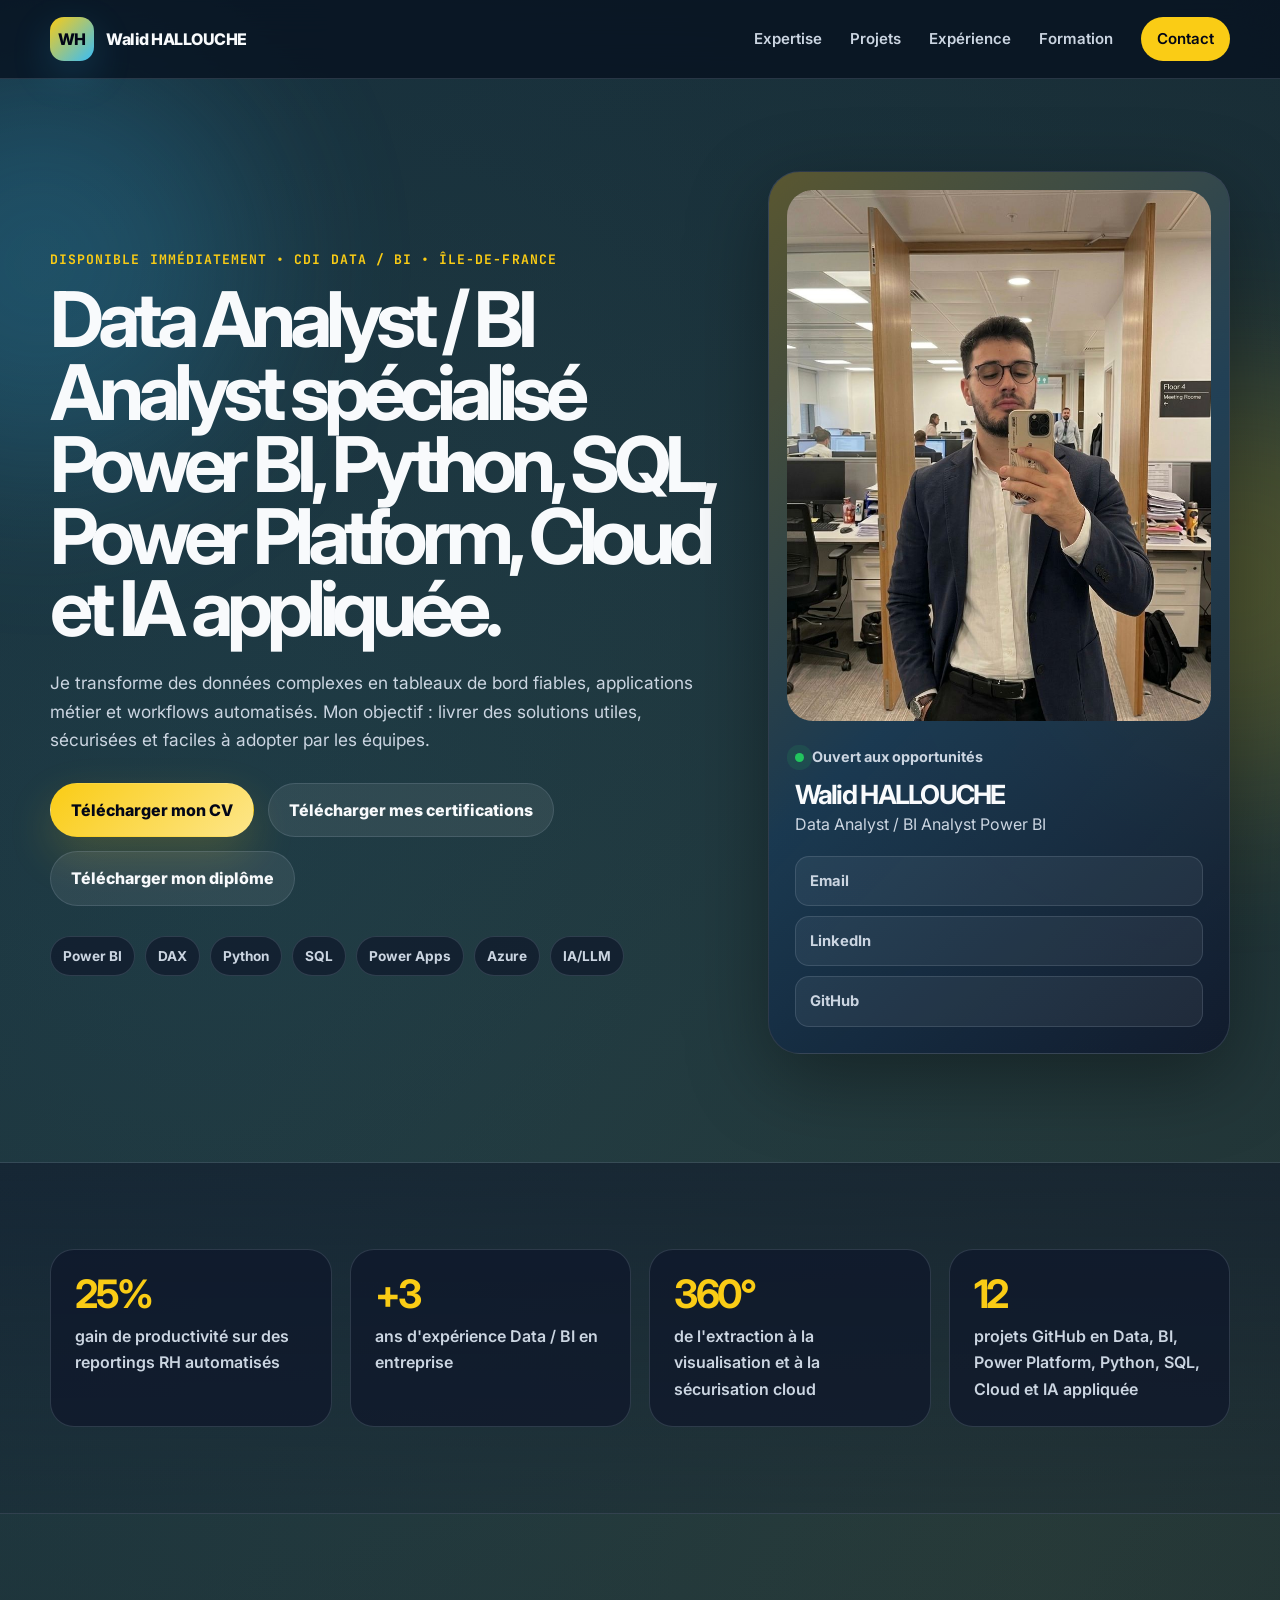
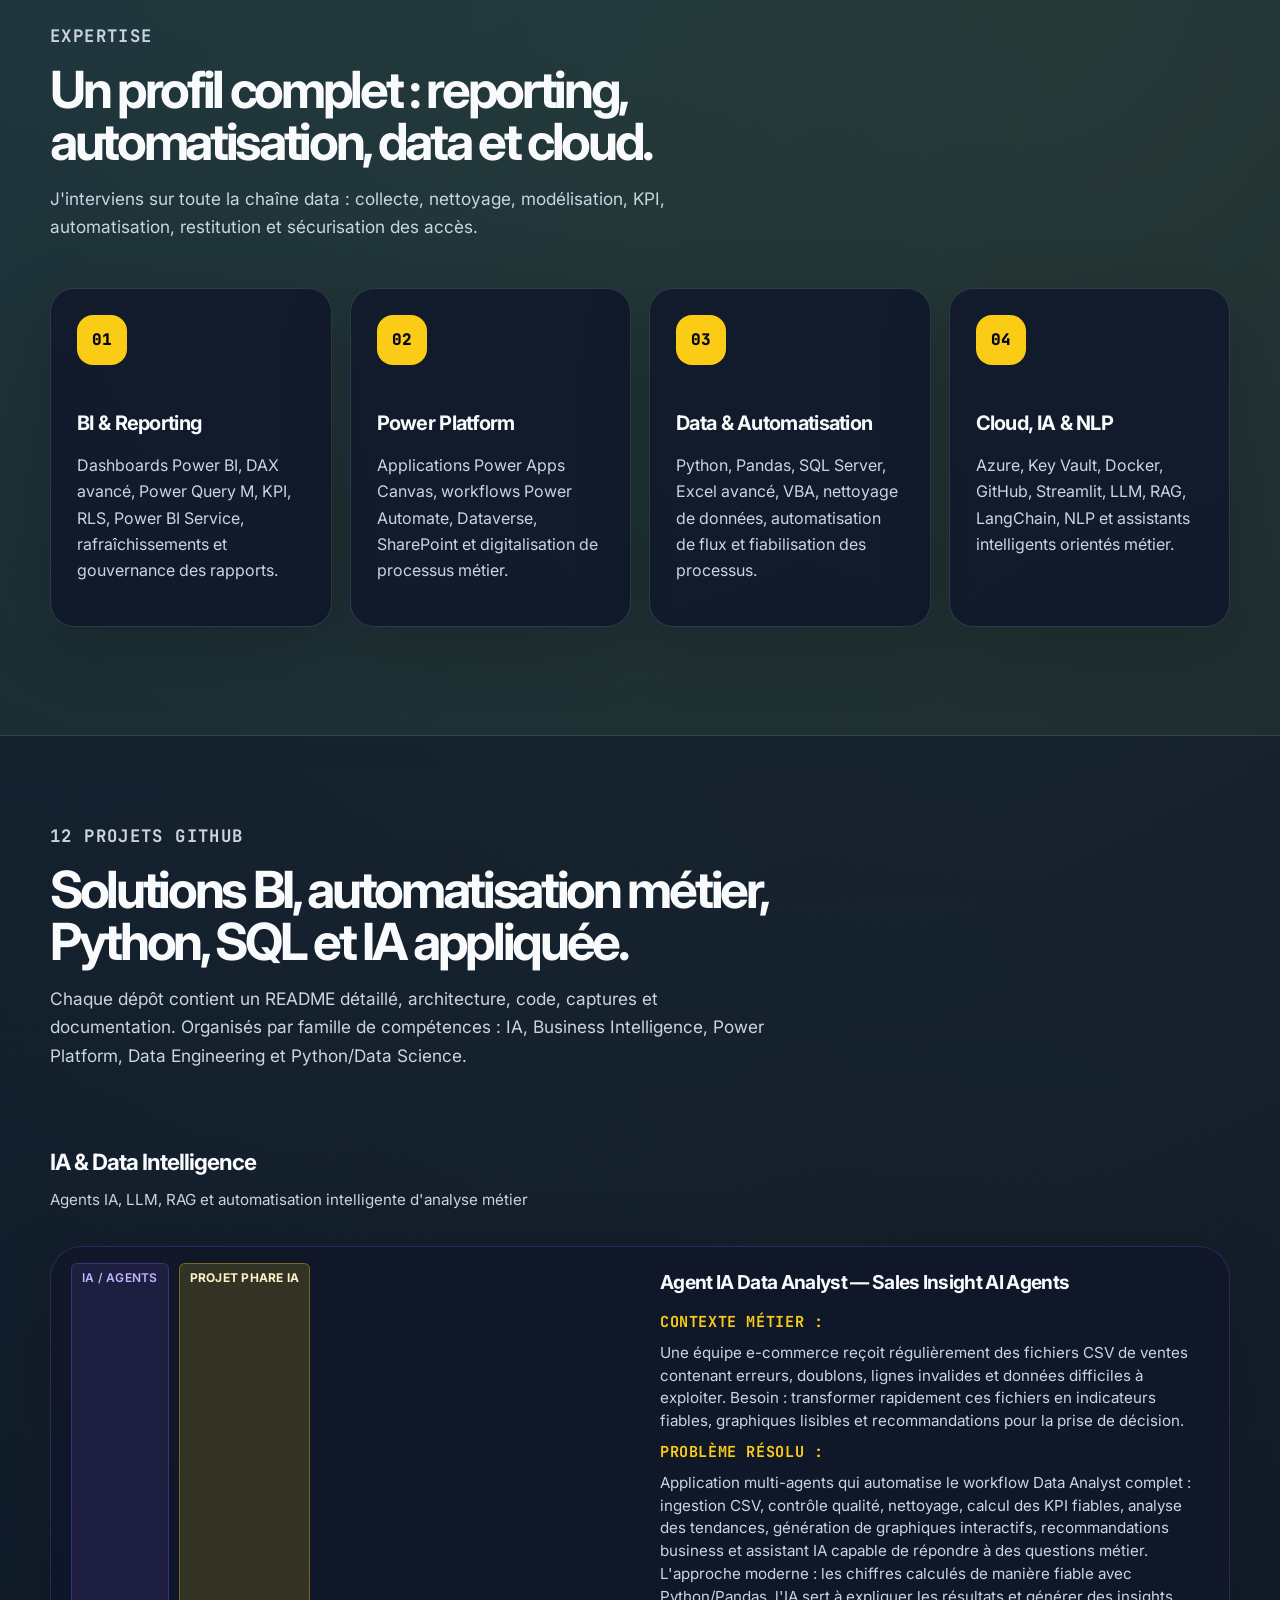
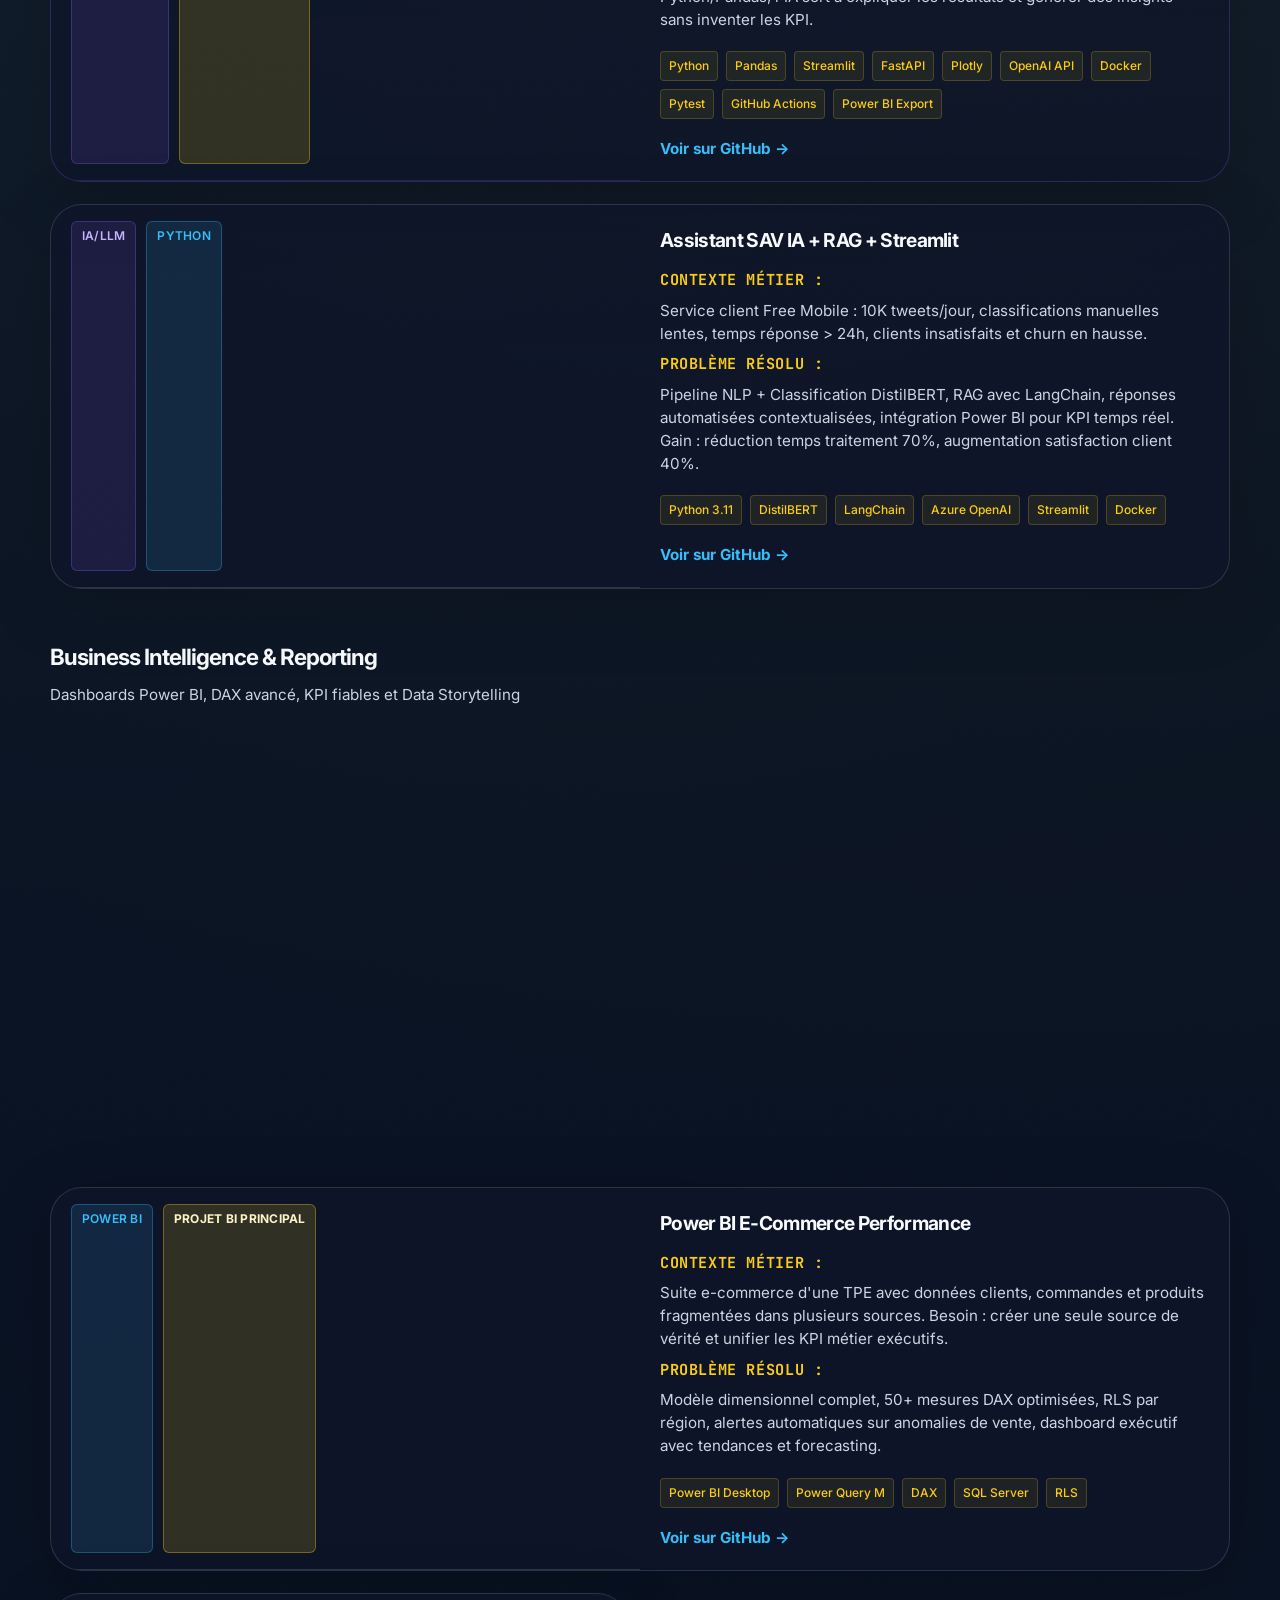
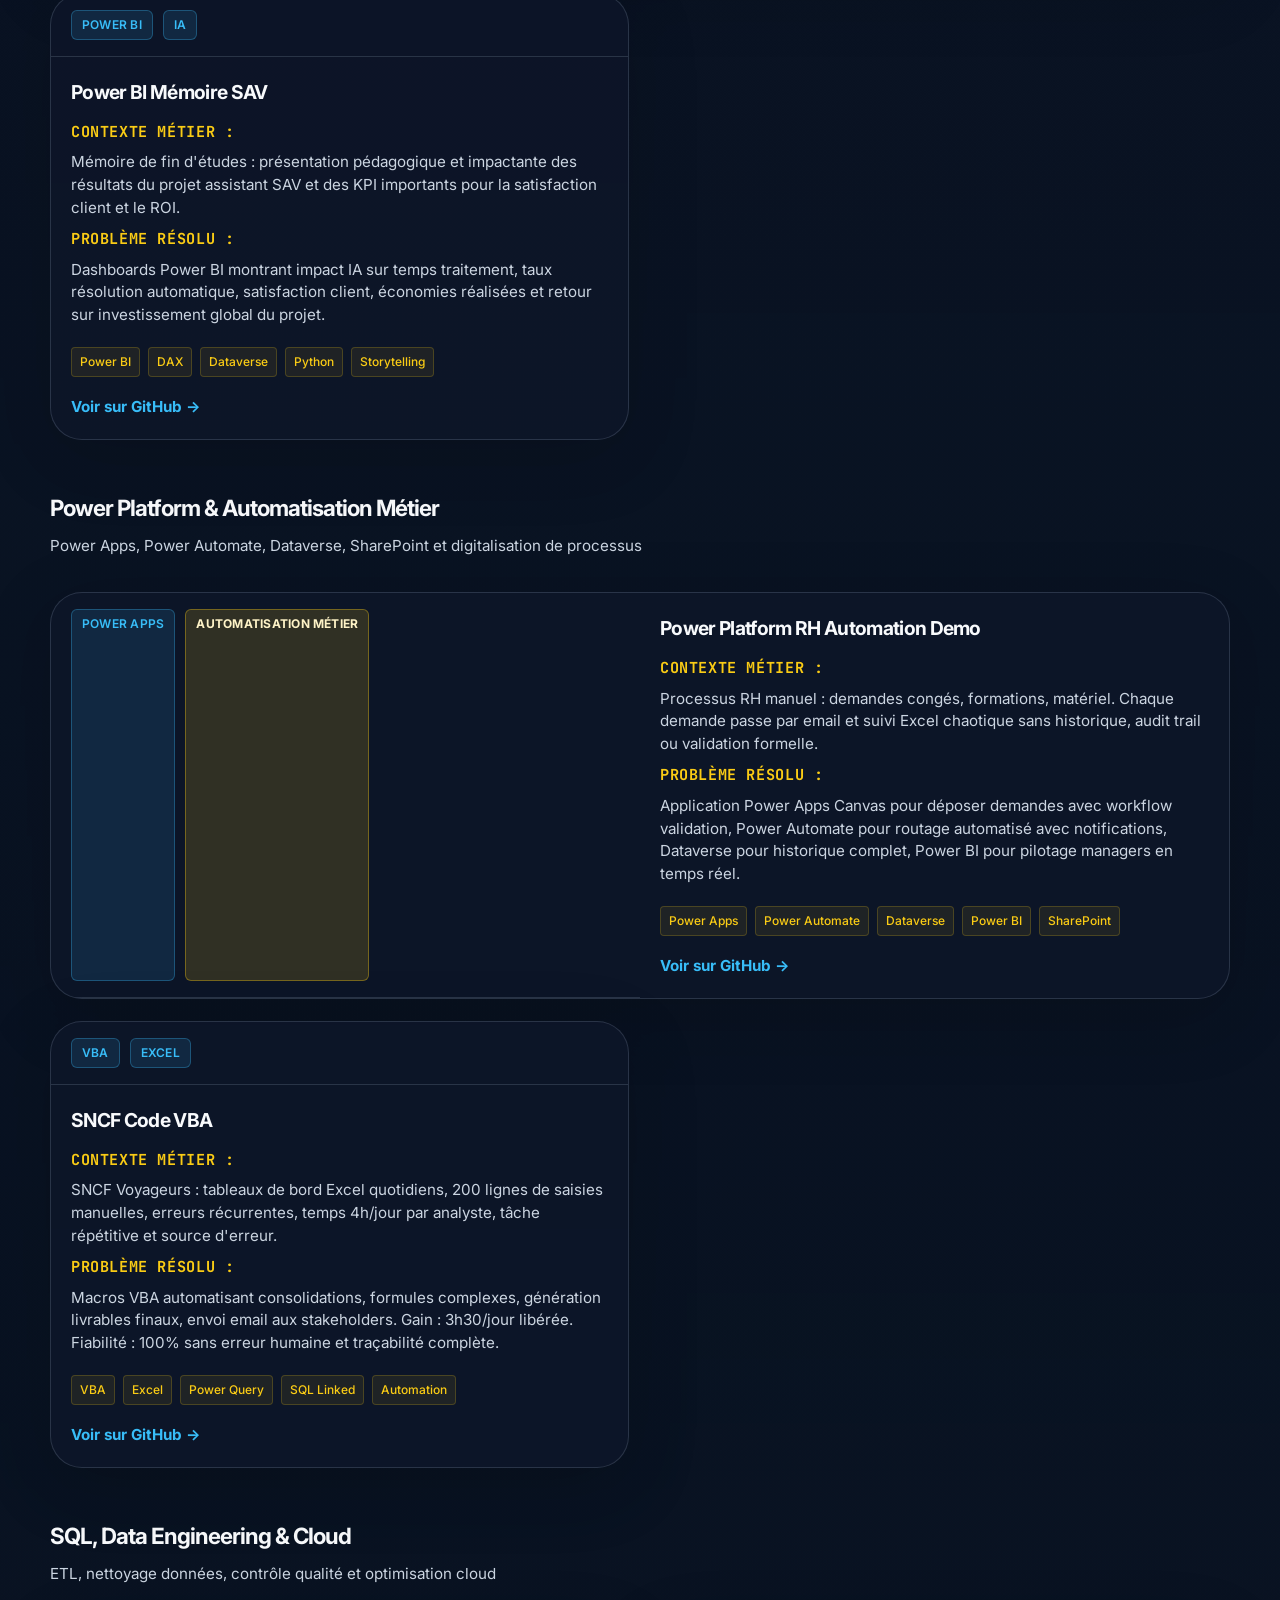
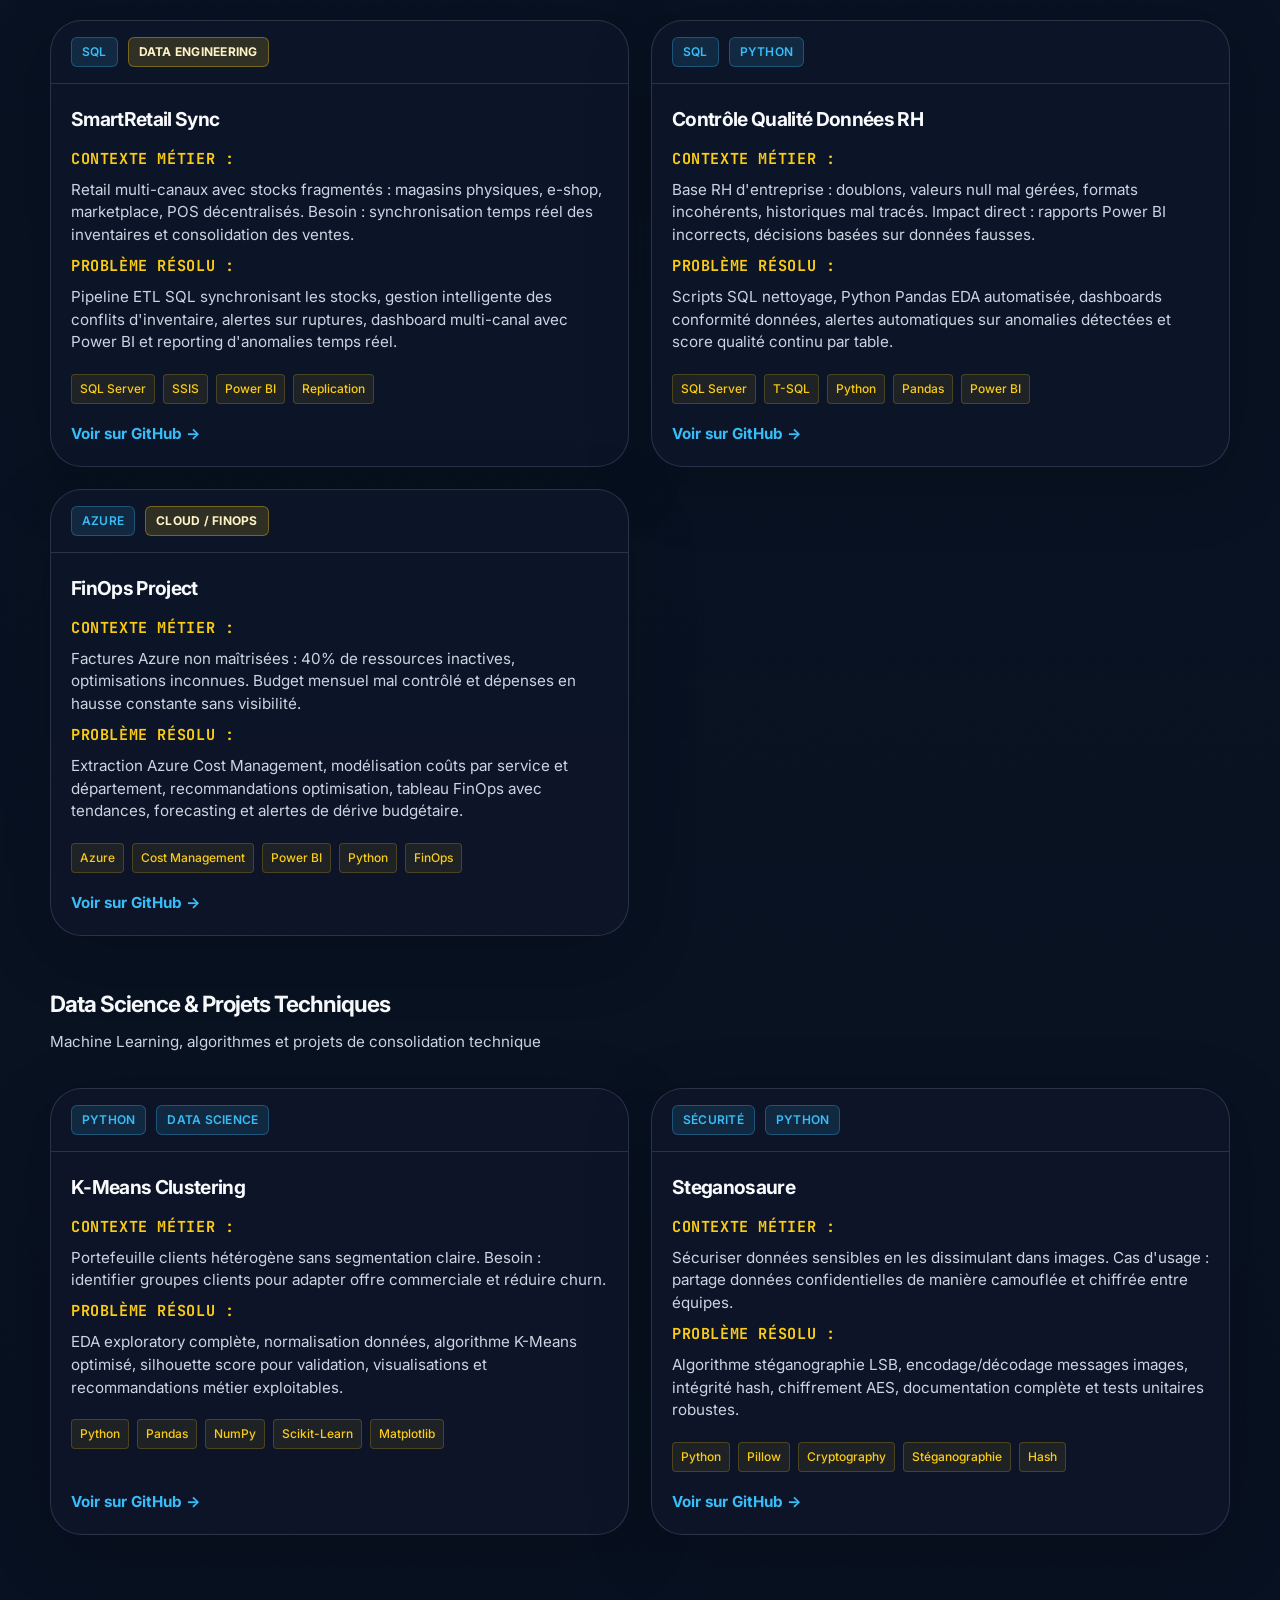
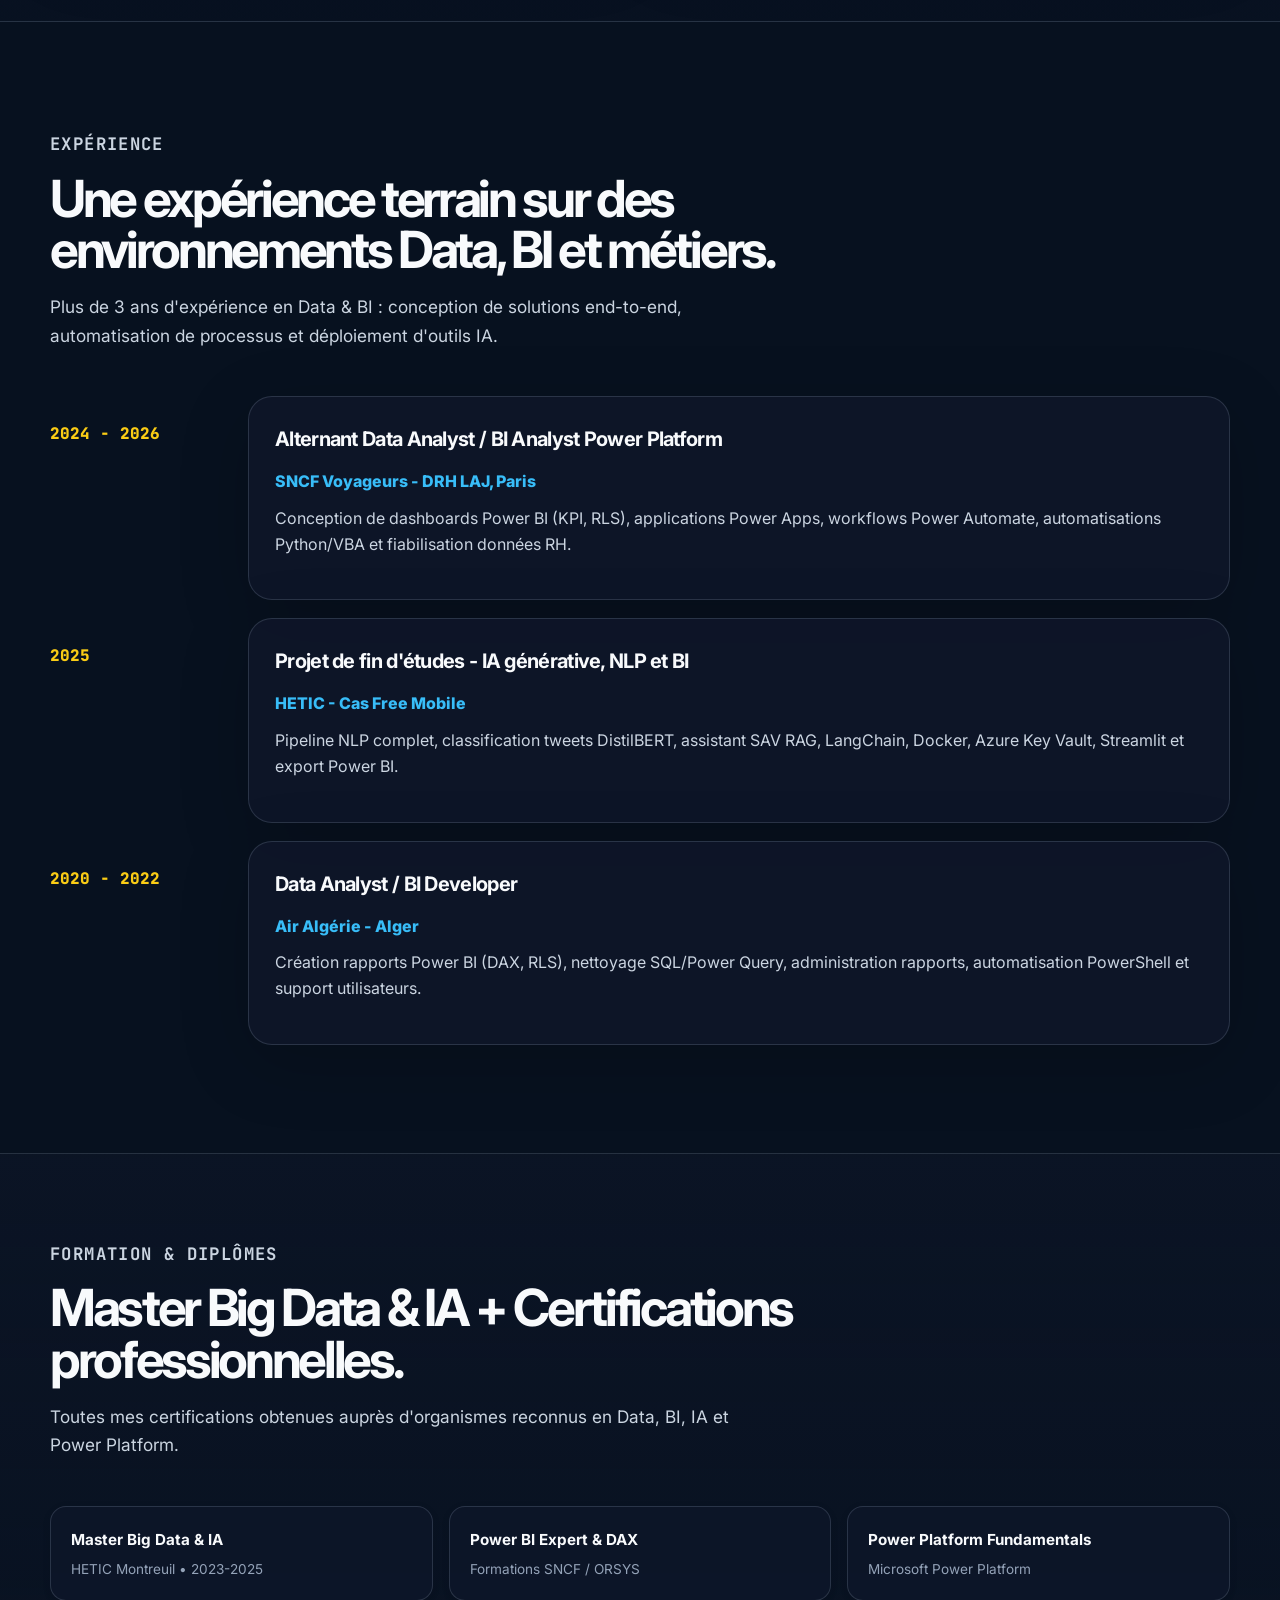
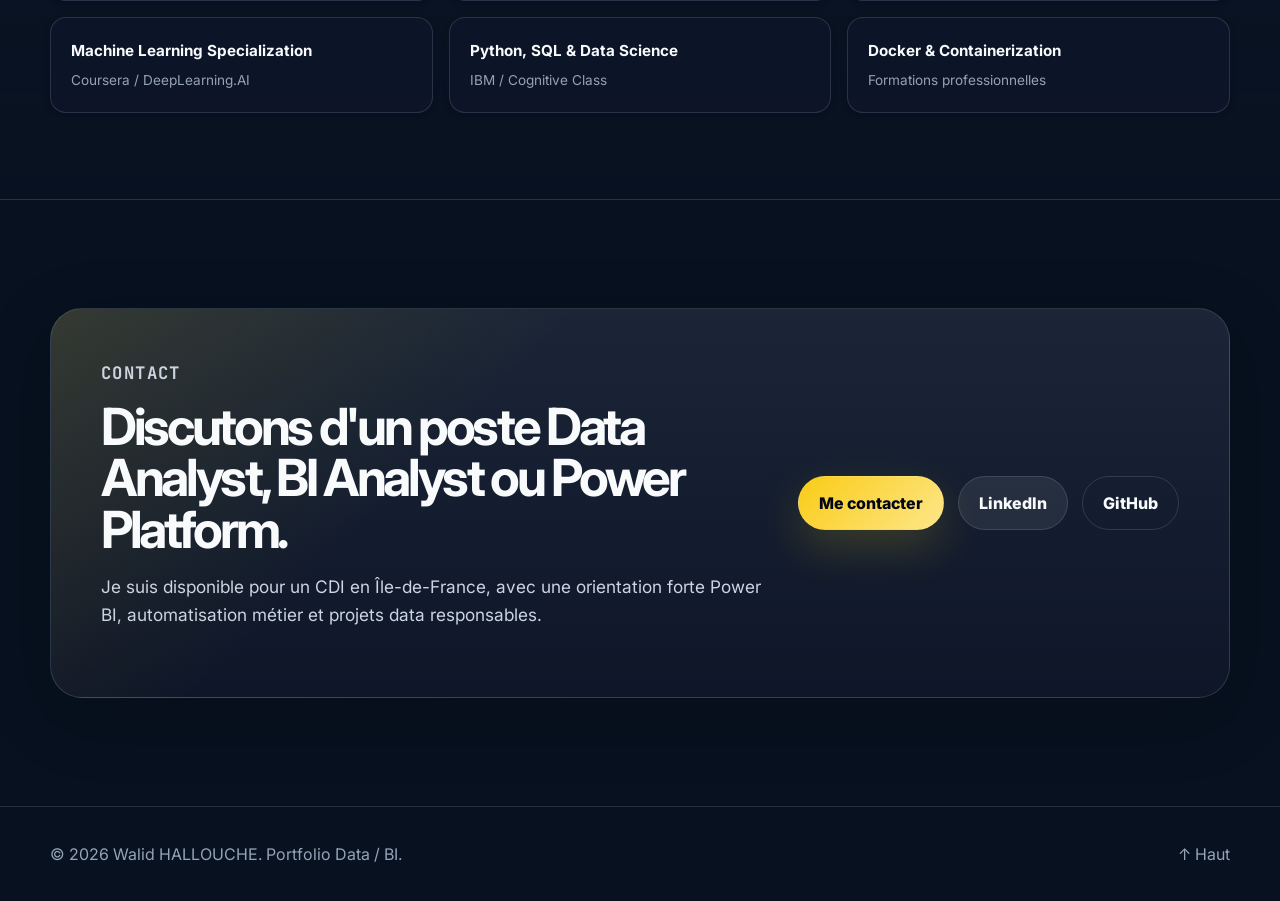
==== commit d44f8cdb: "Remove dashboard screenshot from portfolio" ====
--- a/index.html
+++ b/index.html
@@ -220,15 +220,12 @@
           </div>
 
           <!-- Projet 3: Cockpit financier Power BI - Énergies renouvelables -->
-          <article class="project-card featured reveal project-card-visual">
-            <div class="project-media">
-              <img src="assets/img/power-bi-energies-renouvelables-cockpit.png" alt="Capture du cockpit financier Power BI sur les énergies renouvelables" loading="lazy">
-            </div>
-            <div class="project-content">
-              <div class="project-header project-header-inline">
-                <div class="project-badge">Power BI</div>
-                <div class="project-badge badge-priority">Finance / Énergie</div>
-              </div>
+          <article class="project-card reveal">
+            <div class="project-header">
+              <div class="project-badge">Power BI</div>
+              <div class="project-badge badge-priority">Finance / Énergie</div>
+            </div>
+            <div class="project-content">
               <h3>Cockpit financier Power BI - Énergies renouvelables</h3>
               <p class="project-label">Contexte métier :</p>
               <p>Portefeuille de projets solaires à suivre par région, statut, capacité installée, production estimée, budget, forecast et performance financière.</p>
--- a/assets/css/styles.css
+++ b/assets/css/styles.css
@@ -472,34 +472,12 @@
   grid-template-columns: 1fr 1fr;
 }
 
-.project-card-visual {
-  border-color: rgba(34, 197, 94, 0.26);
-}
-
-.project-media {
-  min-height: 100%;
-  background: #020617;
-}
-
-.project-media img {
-  width: 100%;
-  height: 100%;
-  min-height: 360px;
-  object-fit: cover;
-}
-
 .project-header {
   padding: 16px 20px;
   display: flex;
   gap: 10px;
   flex-wrap: wrap;
   border-bottom: 1px solid var(--line);
-}
-
-.project-header-inline {
-  margin-bottom: 16px;
-  padding: 0;
-  border-bottom: 0;
 }
 
 .project-badge {
@@ -638,10 +616,6 @@
   .project-card.featured {
     grid-column: span 1;
     grid-template-columns: 1fr;
-  }
-
-  .project-media img {
-    min-height: 280px;
   }
 
   .category-header {
@@ -877,10 +851,6 @@
     grid-column: span 1;
   }
 
-  .project-media img {
-    min-height: 220px;
-  }
-
   .timeline-item {
     grid-template-columns: 1fr;
     gap: 8px;
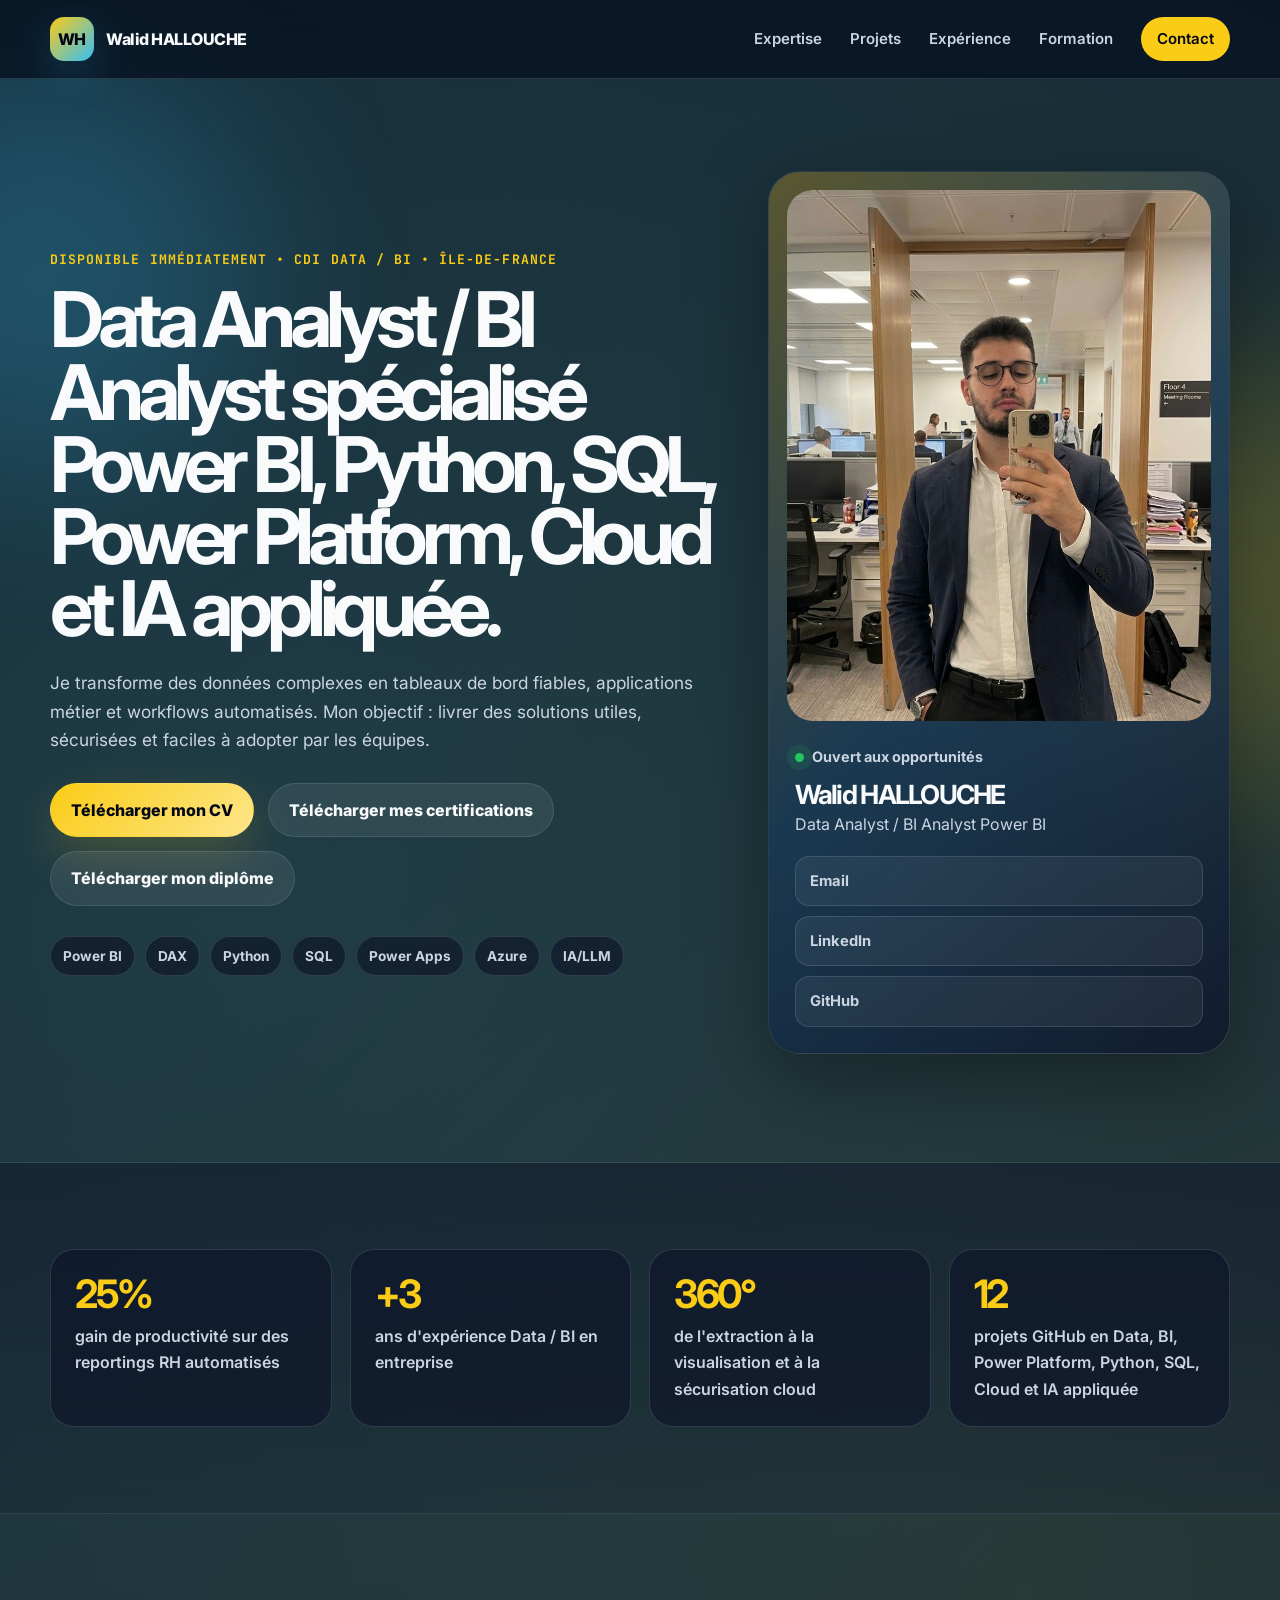
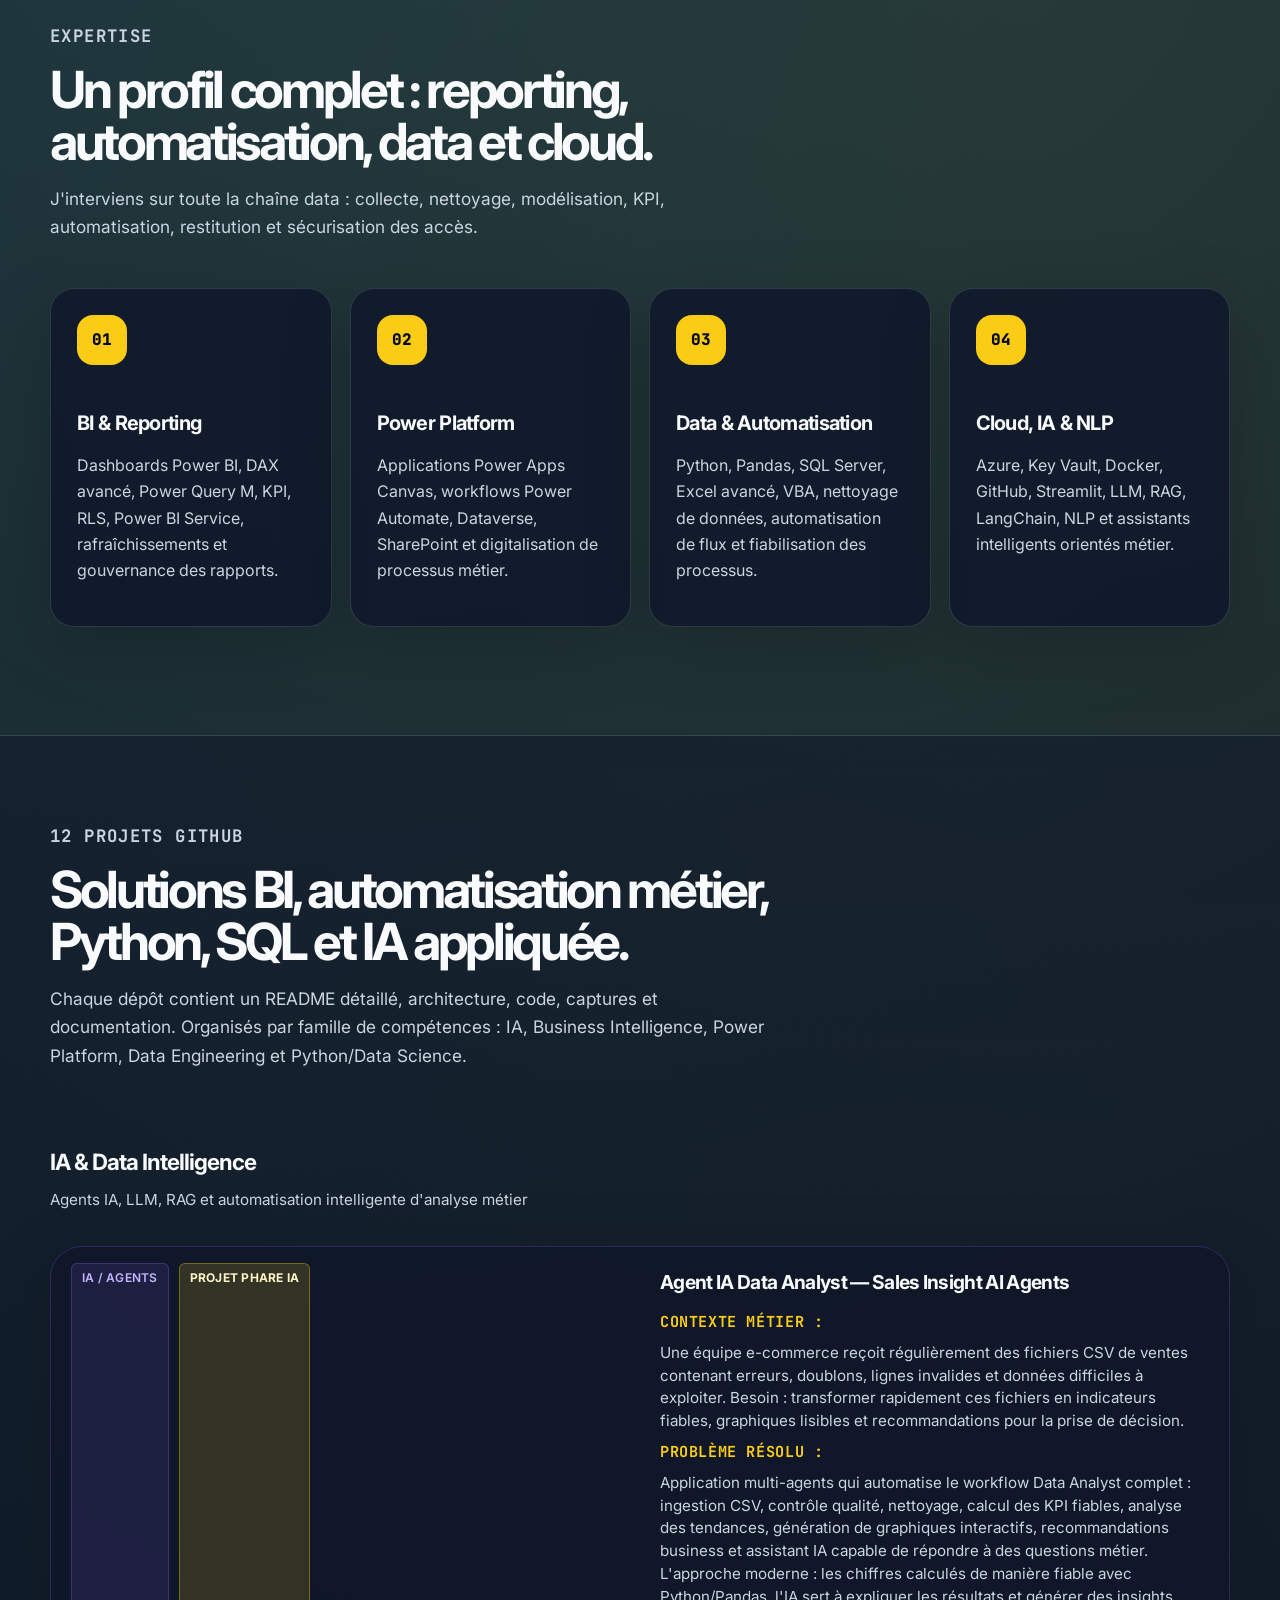
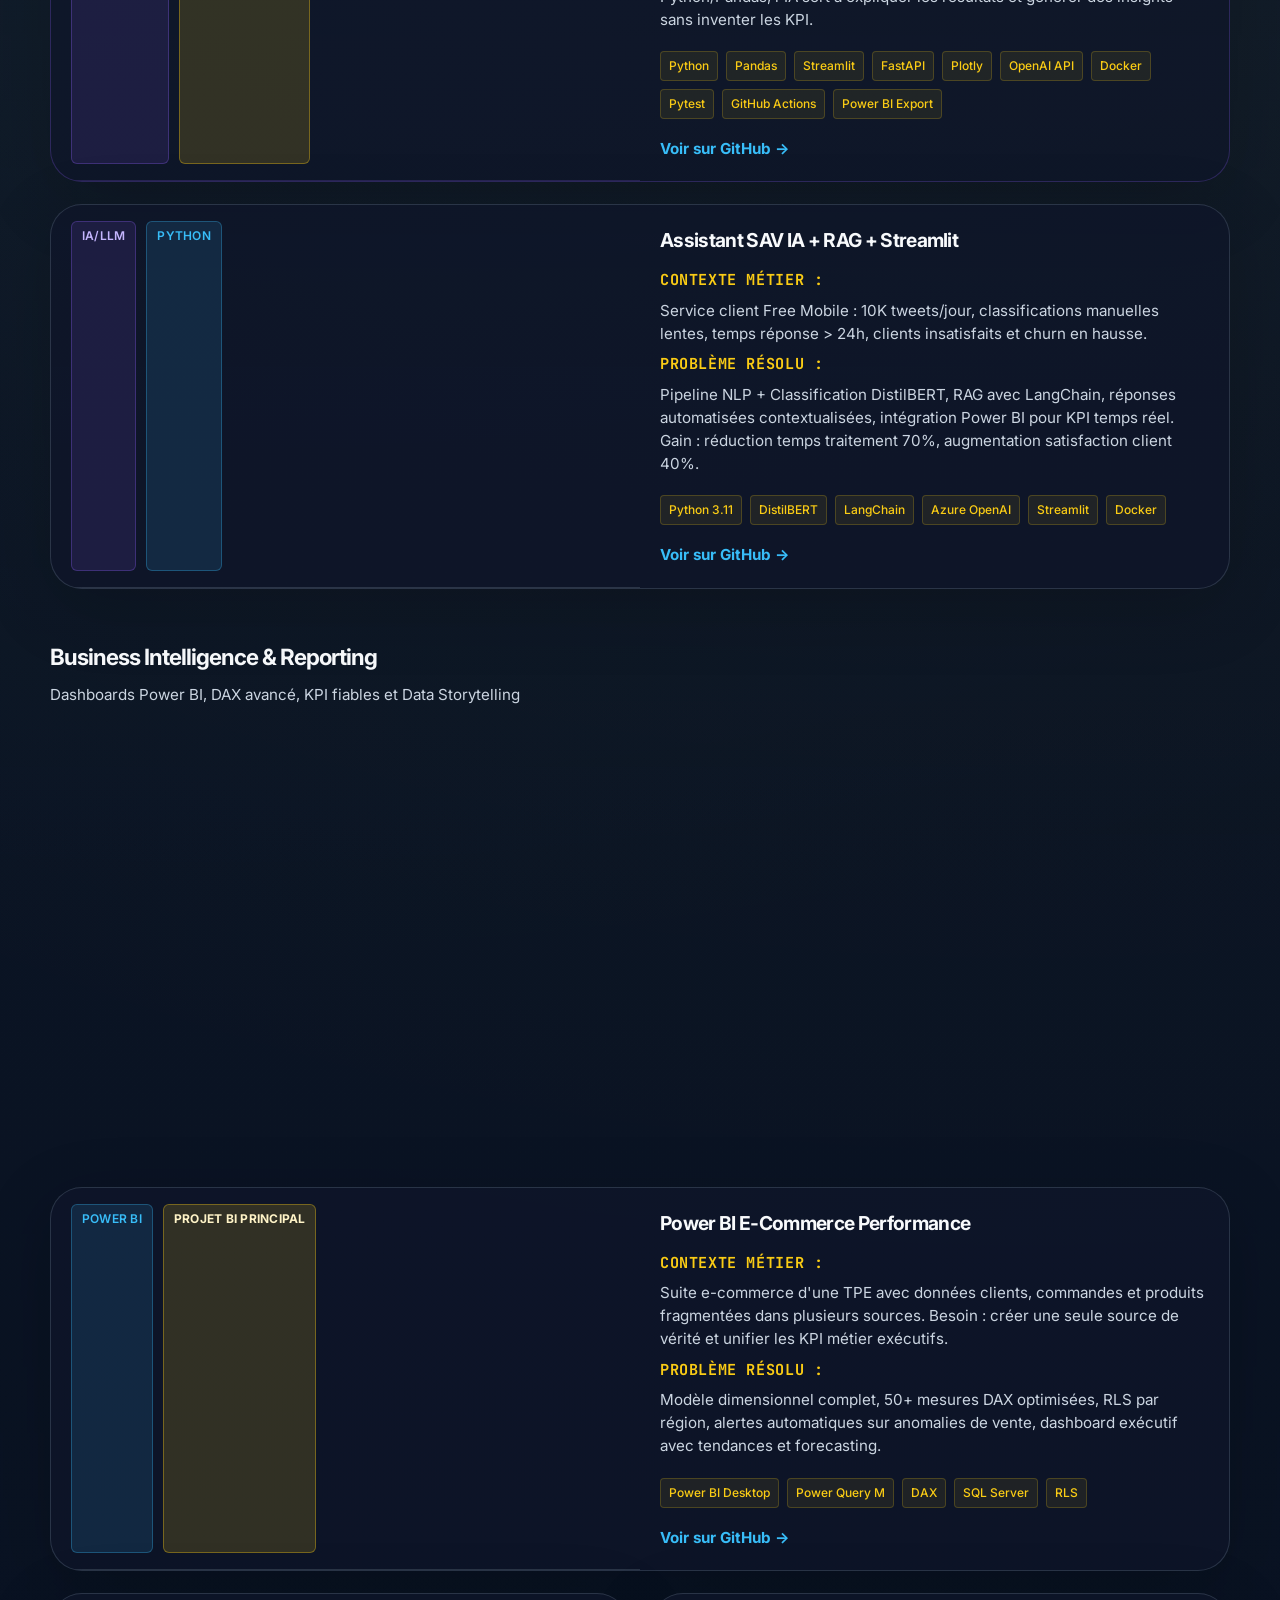
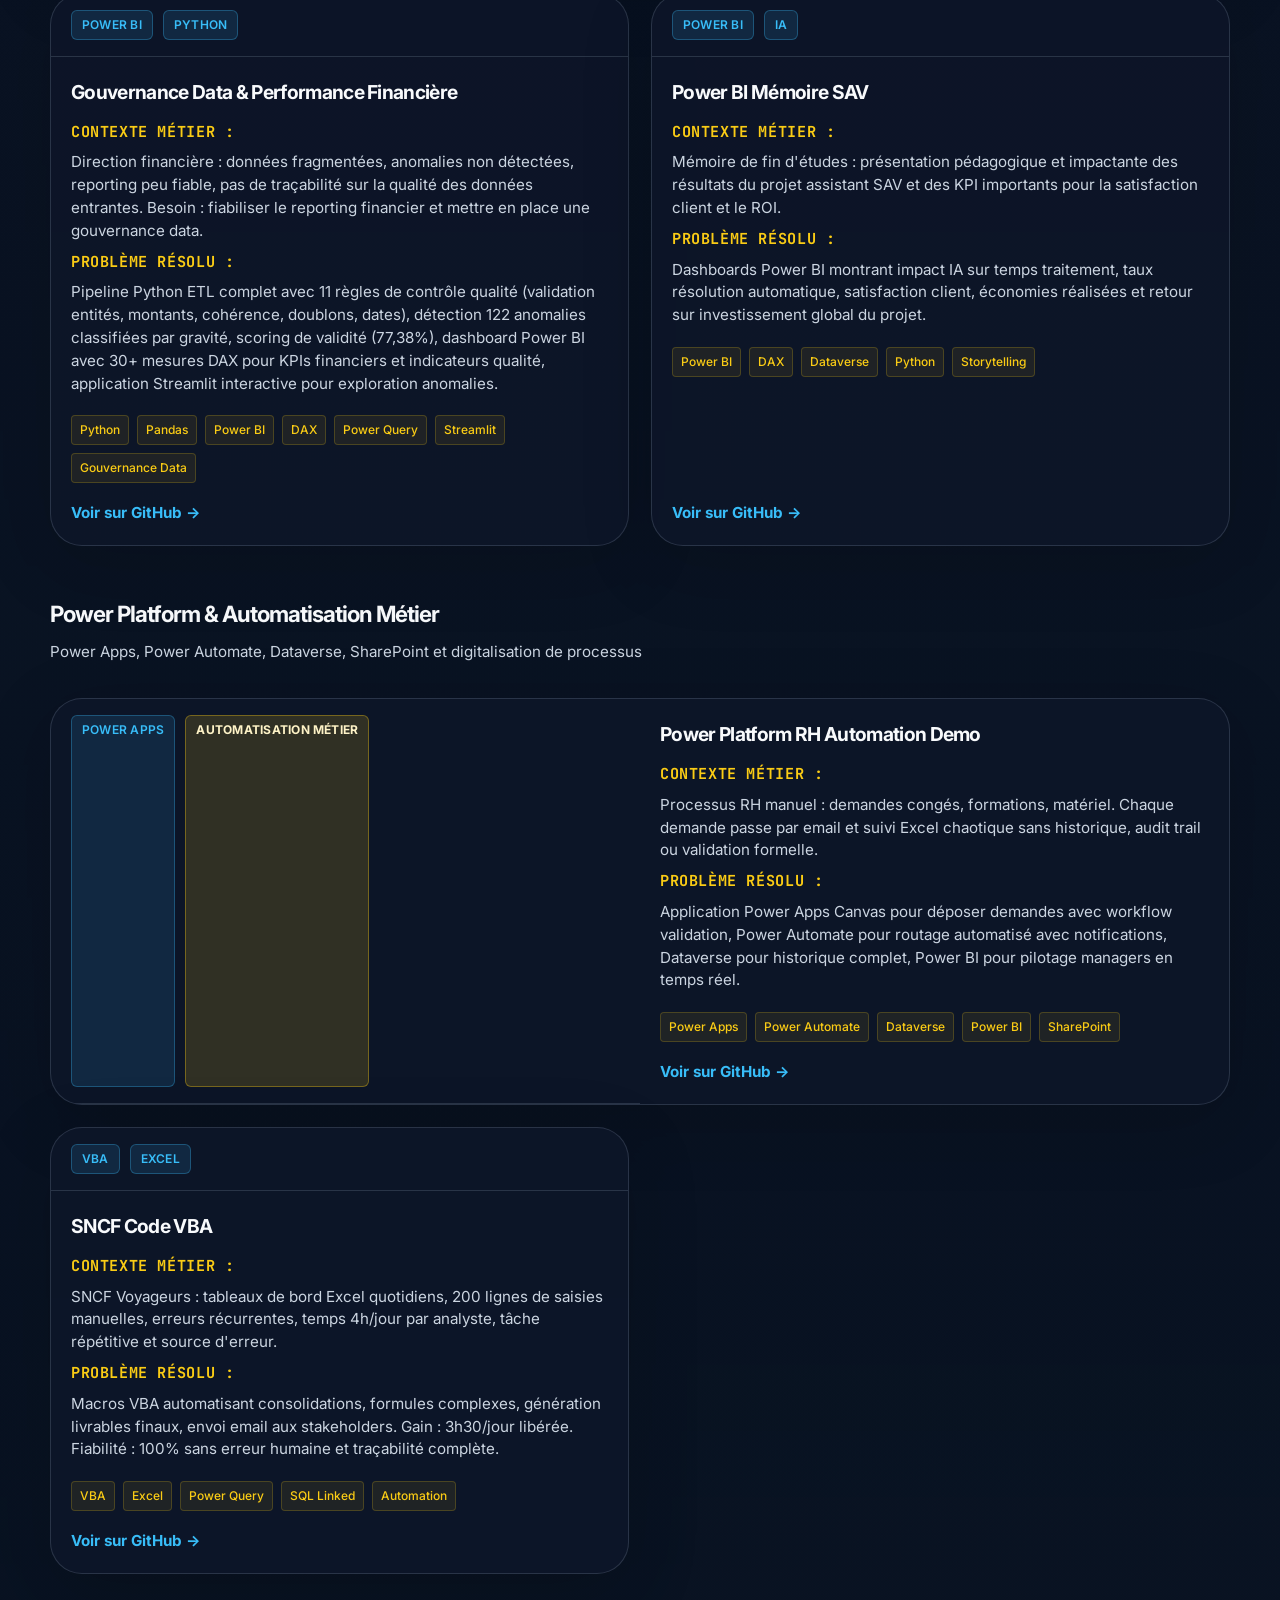
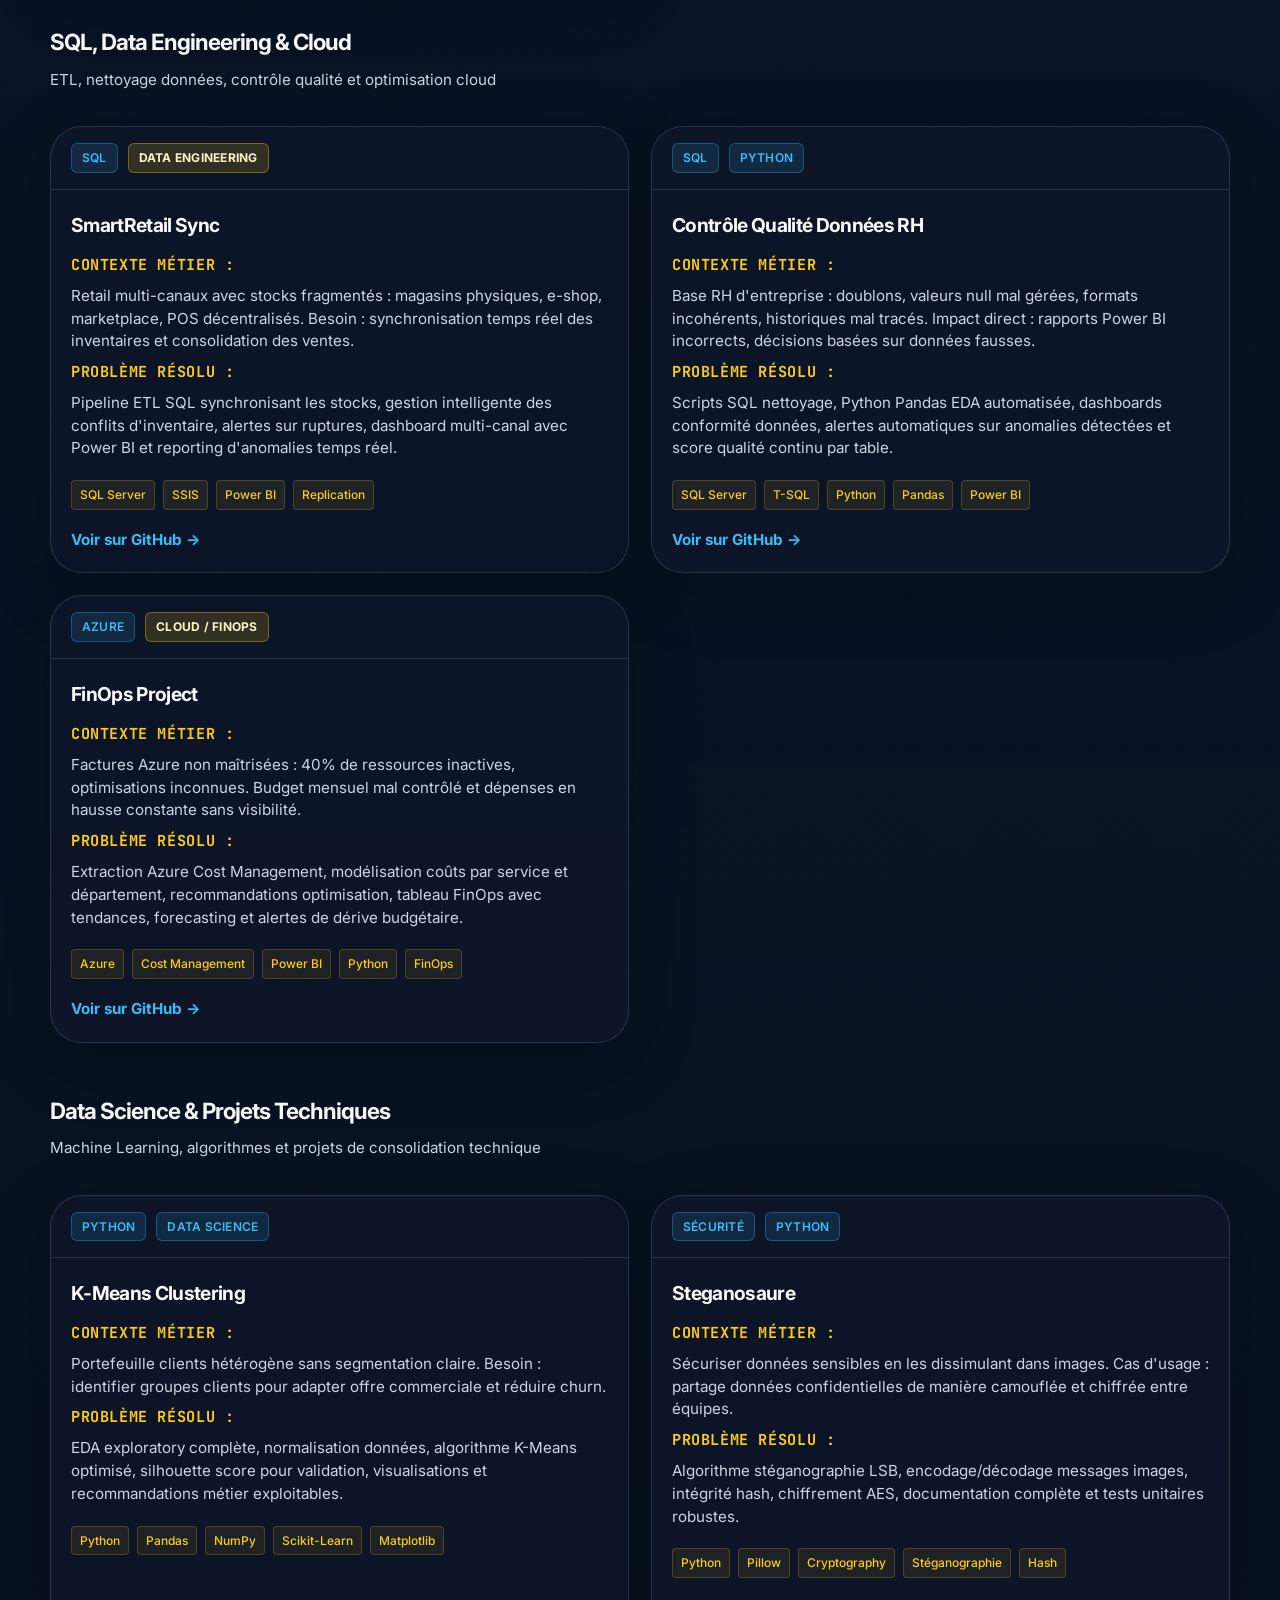
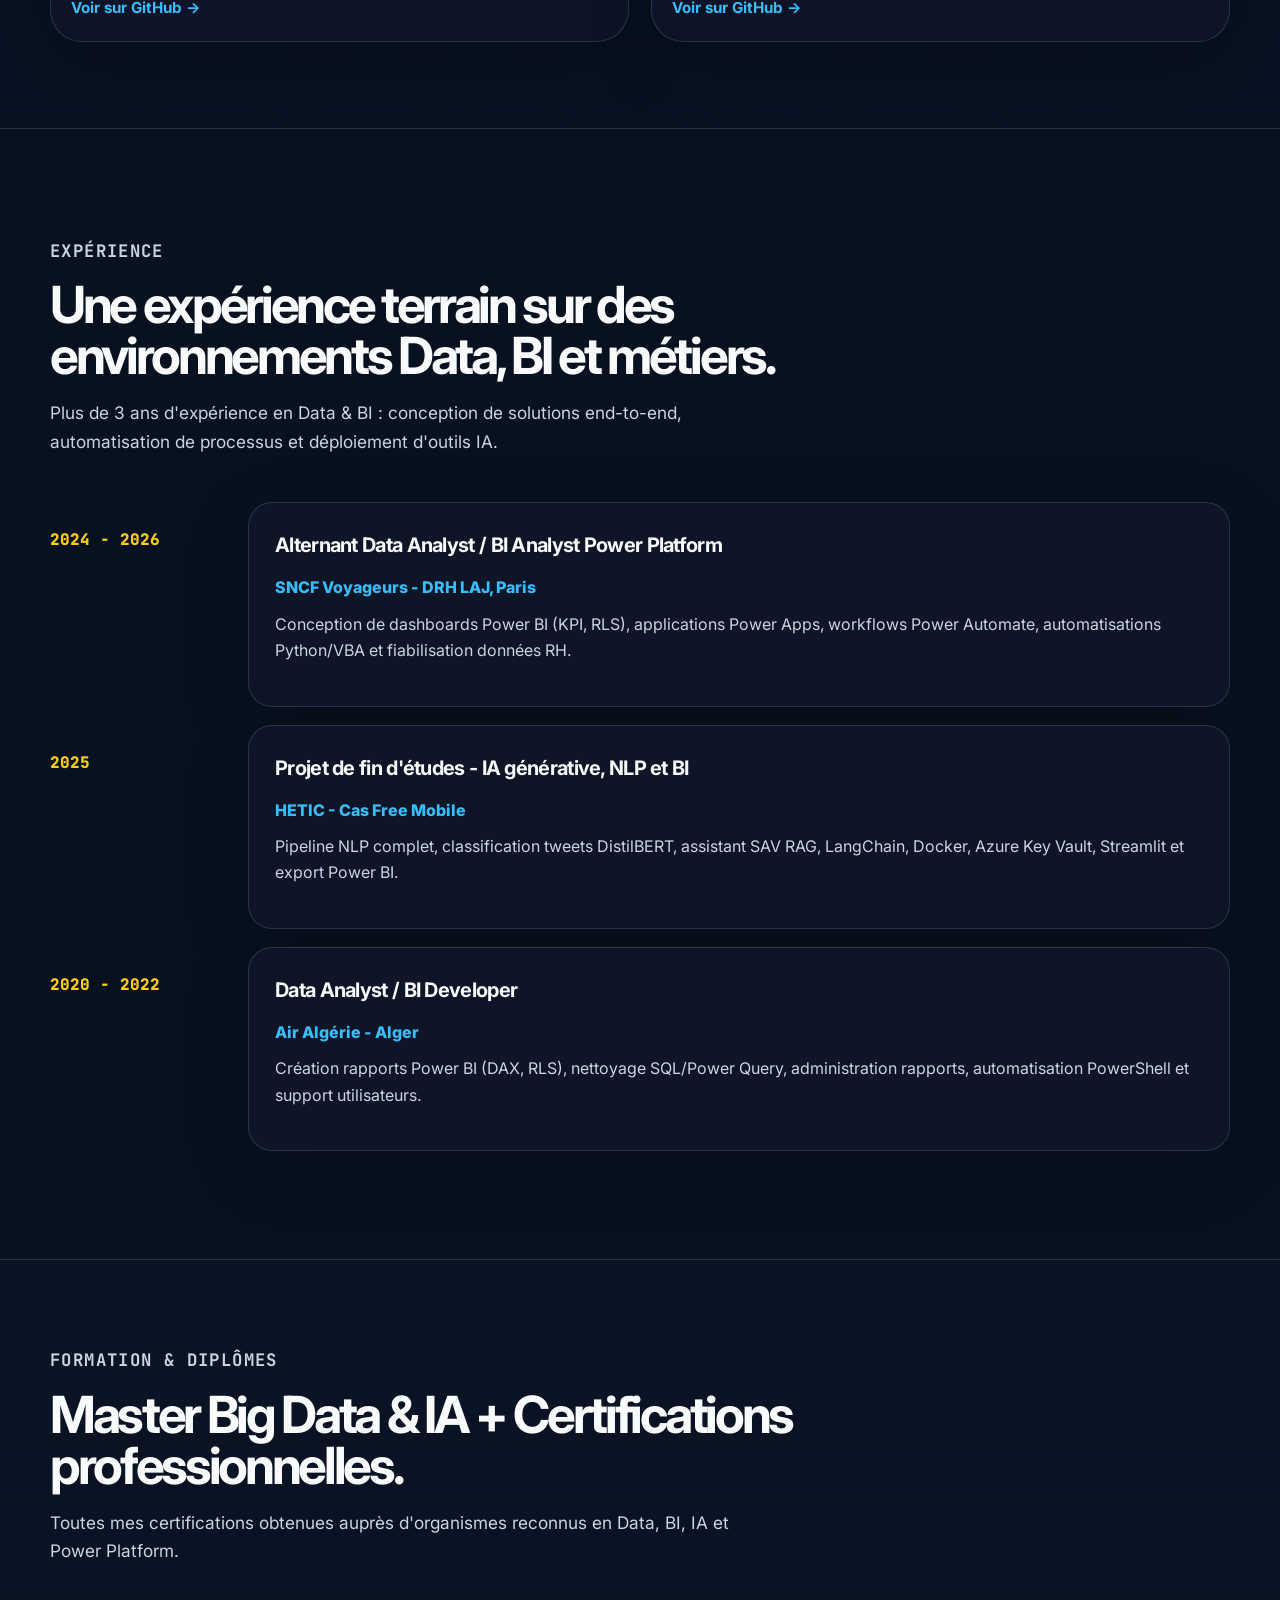
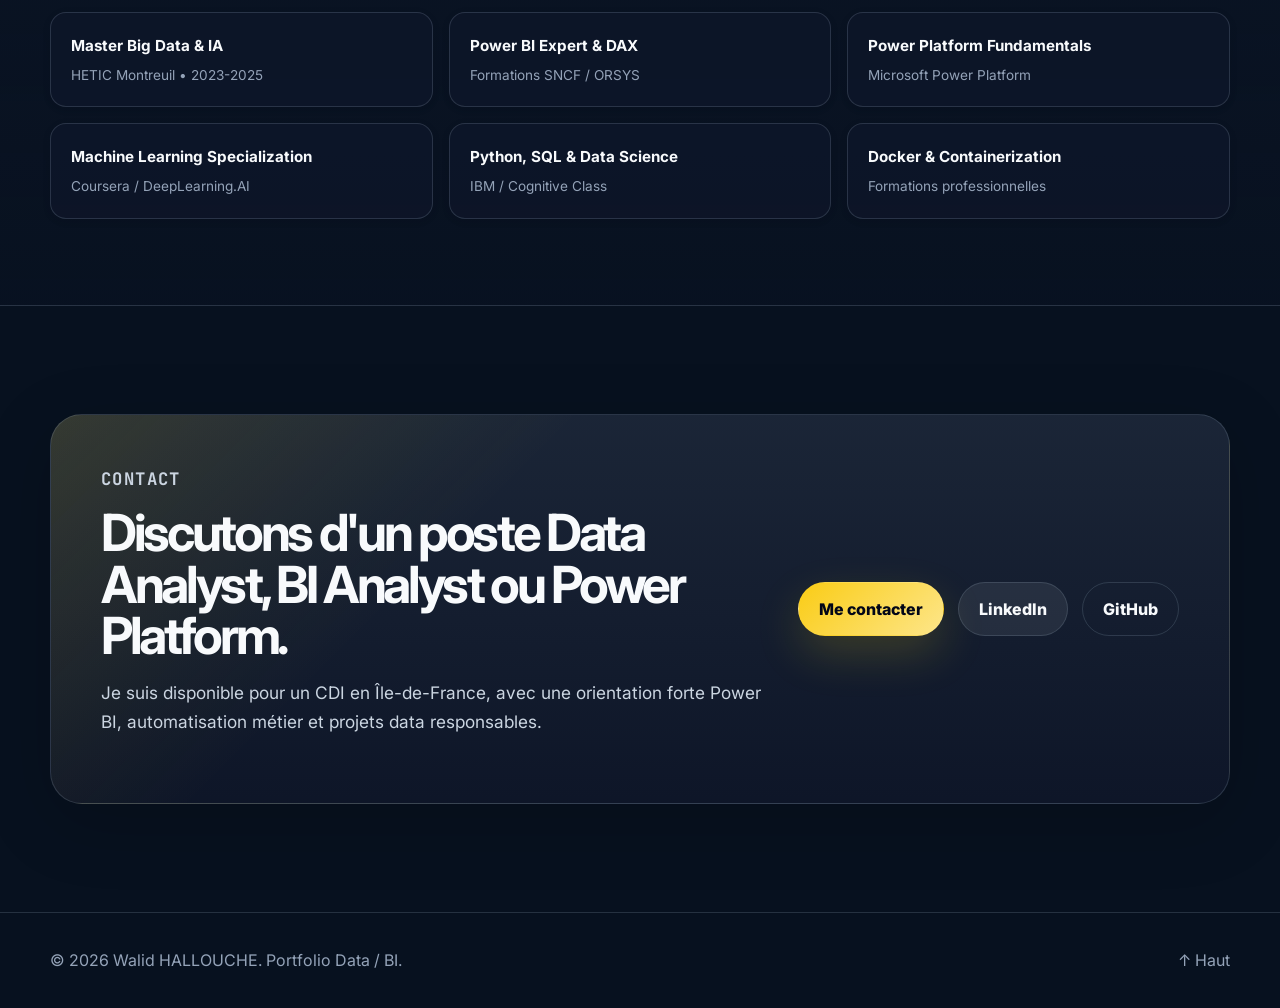
==== commit 3d3eb1d6: "🎯 Ajouter projet Gouvernance Data & Performance Financière" ====
--- a/index.html
+++ b/index.html
@@ -269,7 +269,34 @@
             </div>
           </article>
 
-          <!-- Projet 4: Power BI Mémoire SAV -->
+          <!-- Projet 5: Gouvernance Data & Performance Financière -->
+          <article class="project-card reveal">
+            <div class="project-header">
+              <div class="project-badge">Power BI</div>
+              <div class="project-badge">Python</div>
+            </div>
+            <div class="project-content">
+              <h3>Gouvernance Data & Performance Financière</h3>
+              <p class="project-label">Contexte métier :</p>
+              <p>Direction financière : données fragmentées, anomalies non détectées, reporting peu fiable, pas de traçabilité sur la qualité des données entrantes. Besoin : fiabiliser le reporting financier et mettre en place une gouvernance data.</p>
+              <p class="project-label">Problème résolu :</p>
+              <p>Pipeline Python ETL complet avec 11 règles de contrôle qualité (validation entités, montants, cohérence, doublons, dates), détection 122 anomalies classifiées par gravité, scoring de validité (77,38%), dashboard Power BI avec 30+ mesures DAX pour KPIs financiers et indicateurs qualité, application Streamlit interactive pour exploration anomalies.</p>
+              <div class="project-stack">
+                <span>Python</span>
+                <span>Pandas</span>
+                <span>Power BI</span>
+                <span>DAX</span>
+                <span>Power Query</span>
+                <span>Streamlit</span>
+                <span>Gouvernance Data</span>
+              </div>
+              <div class="project-actions">
+                <a class="project-link" href="https://github.com/WalidHALLOUCHE/data-governance-finance-dashboard" target="_blank" rel="noopener noreferrer">Voir sur GitHub →</a>
+              </div>
+            </div>
+          </article>
+
+          <!-- Projet 5: Power BI Mémoire SAV -->
           <article class="project-card reveal">
             <div class="project-header">
               <div class="project-badge">Power BI</div>
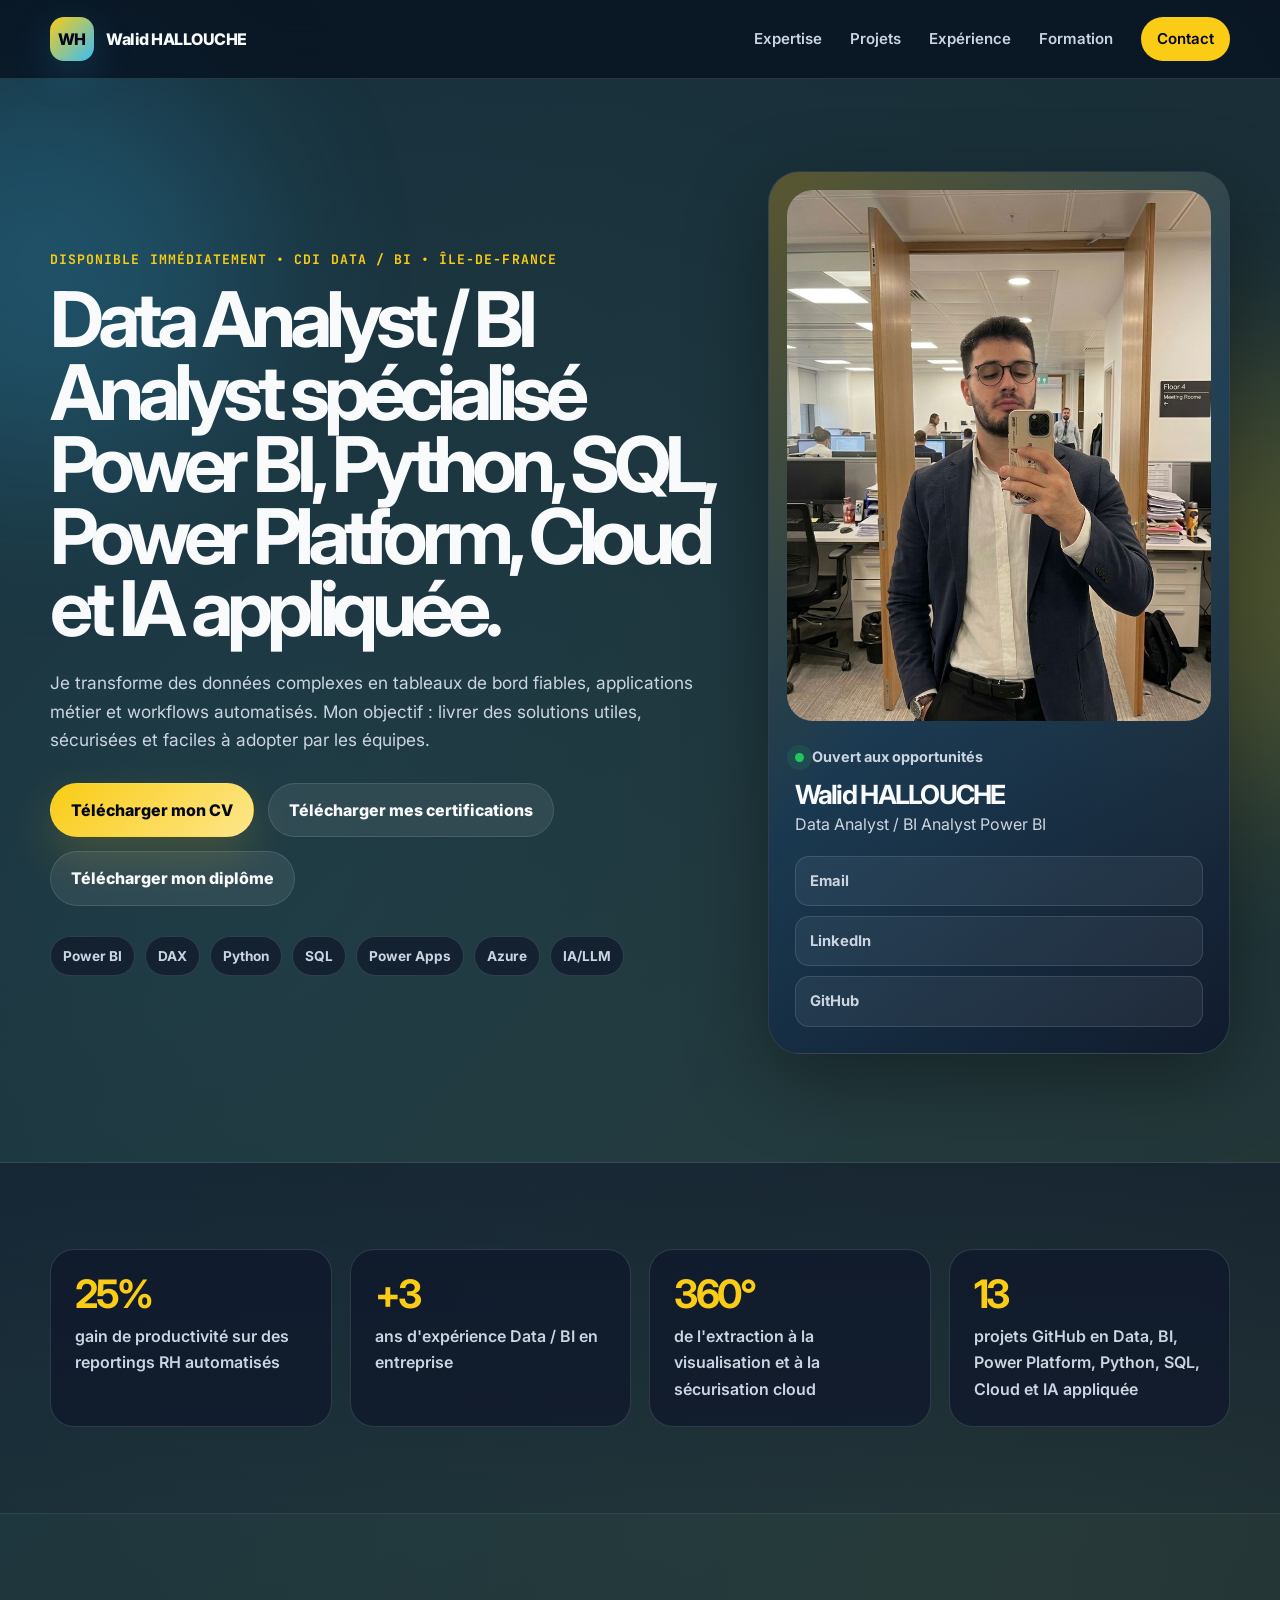
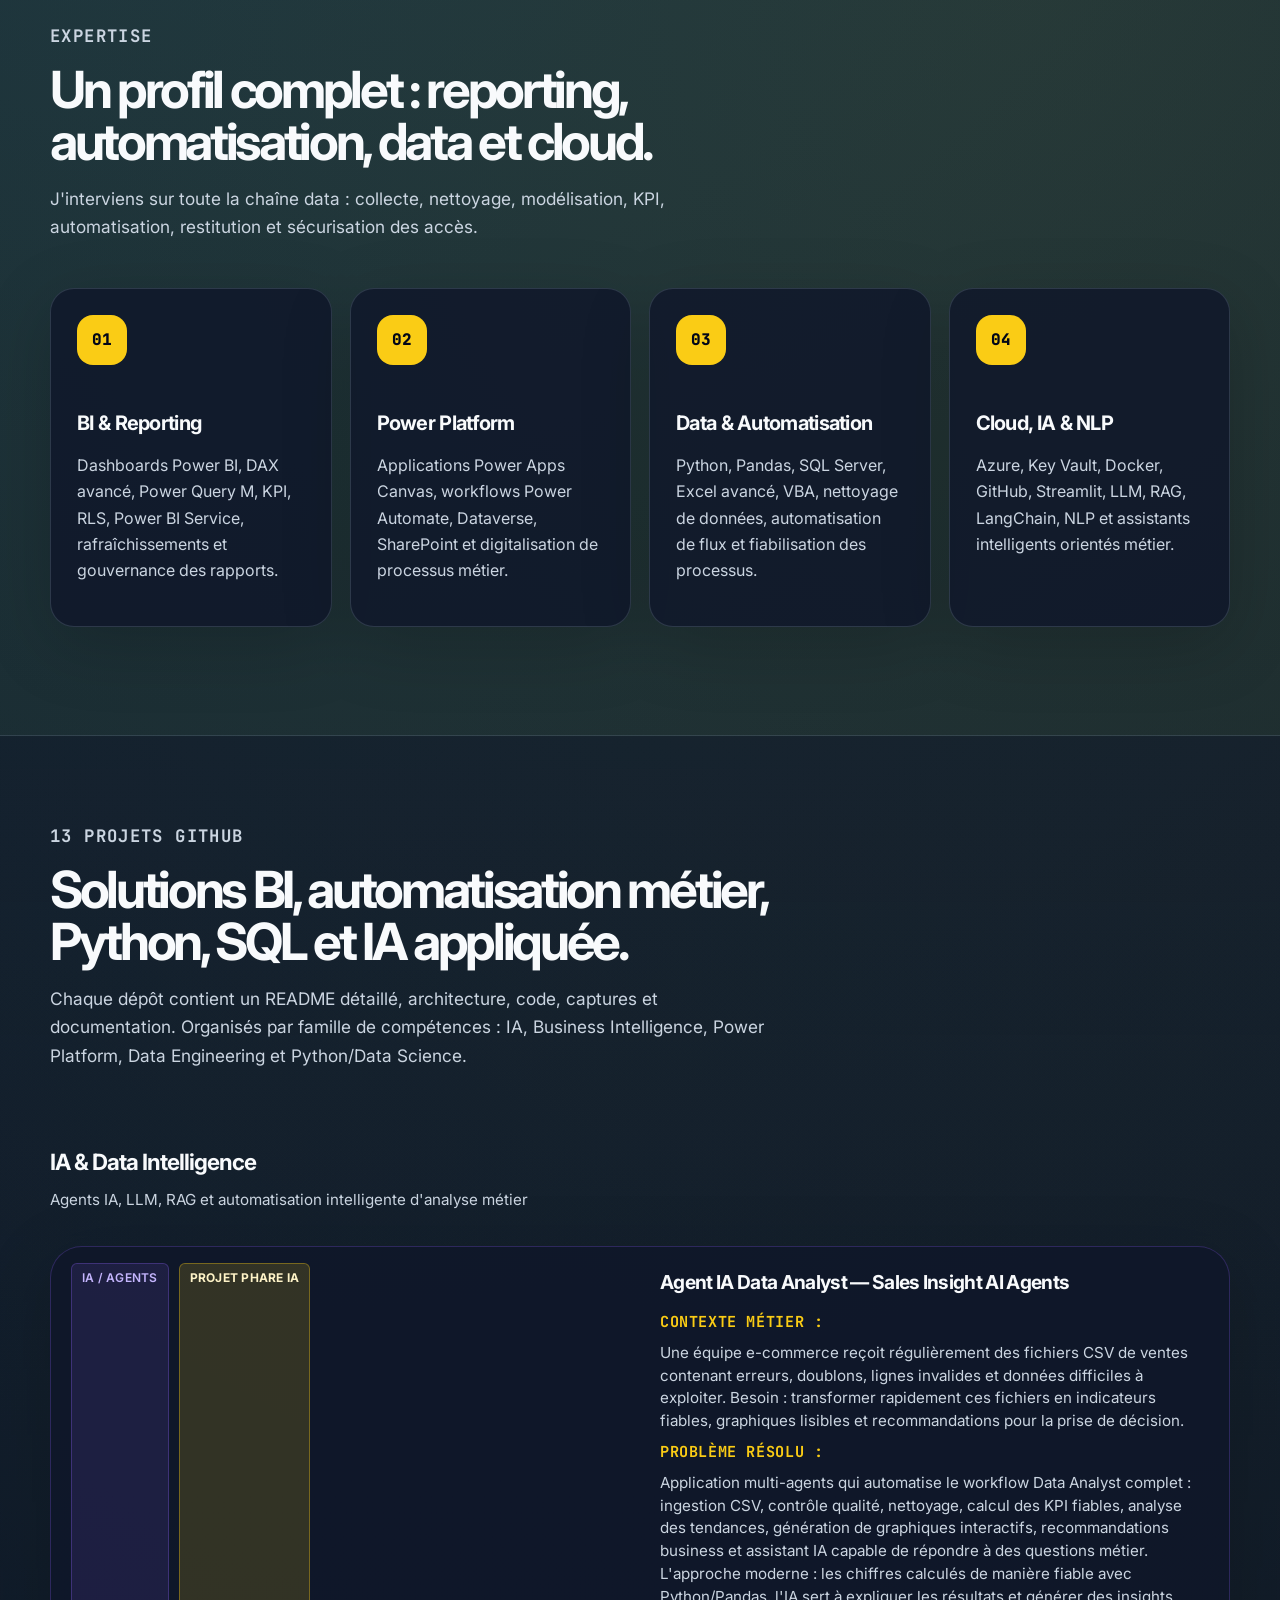
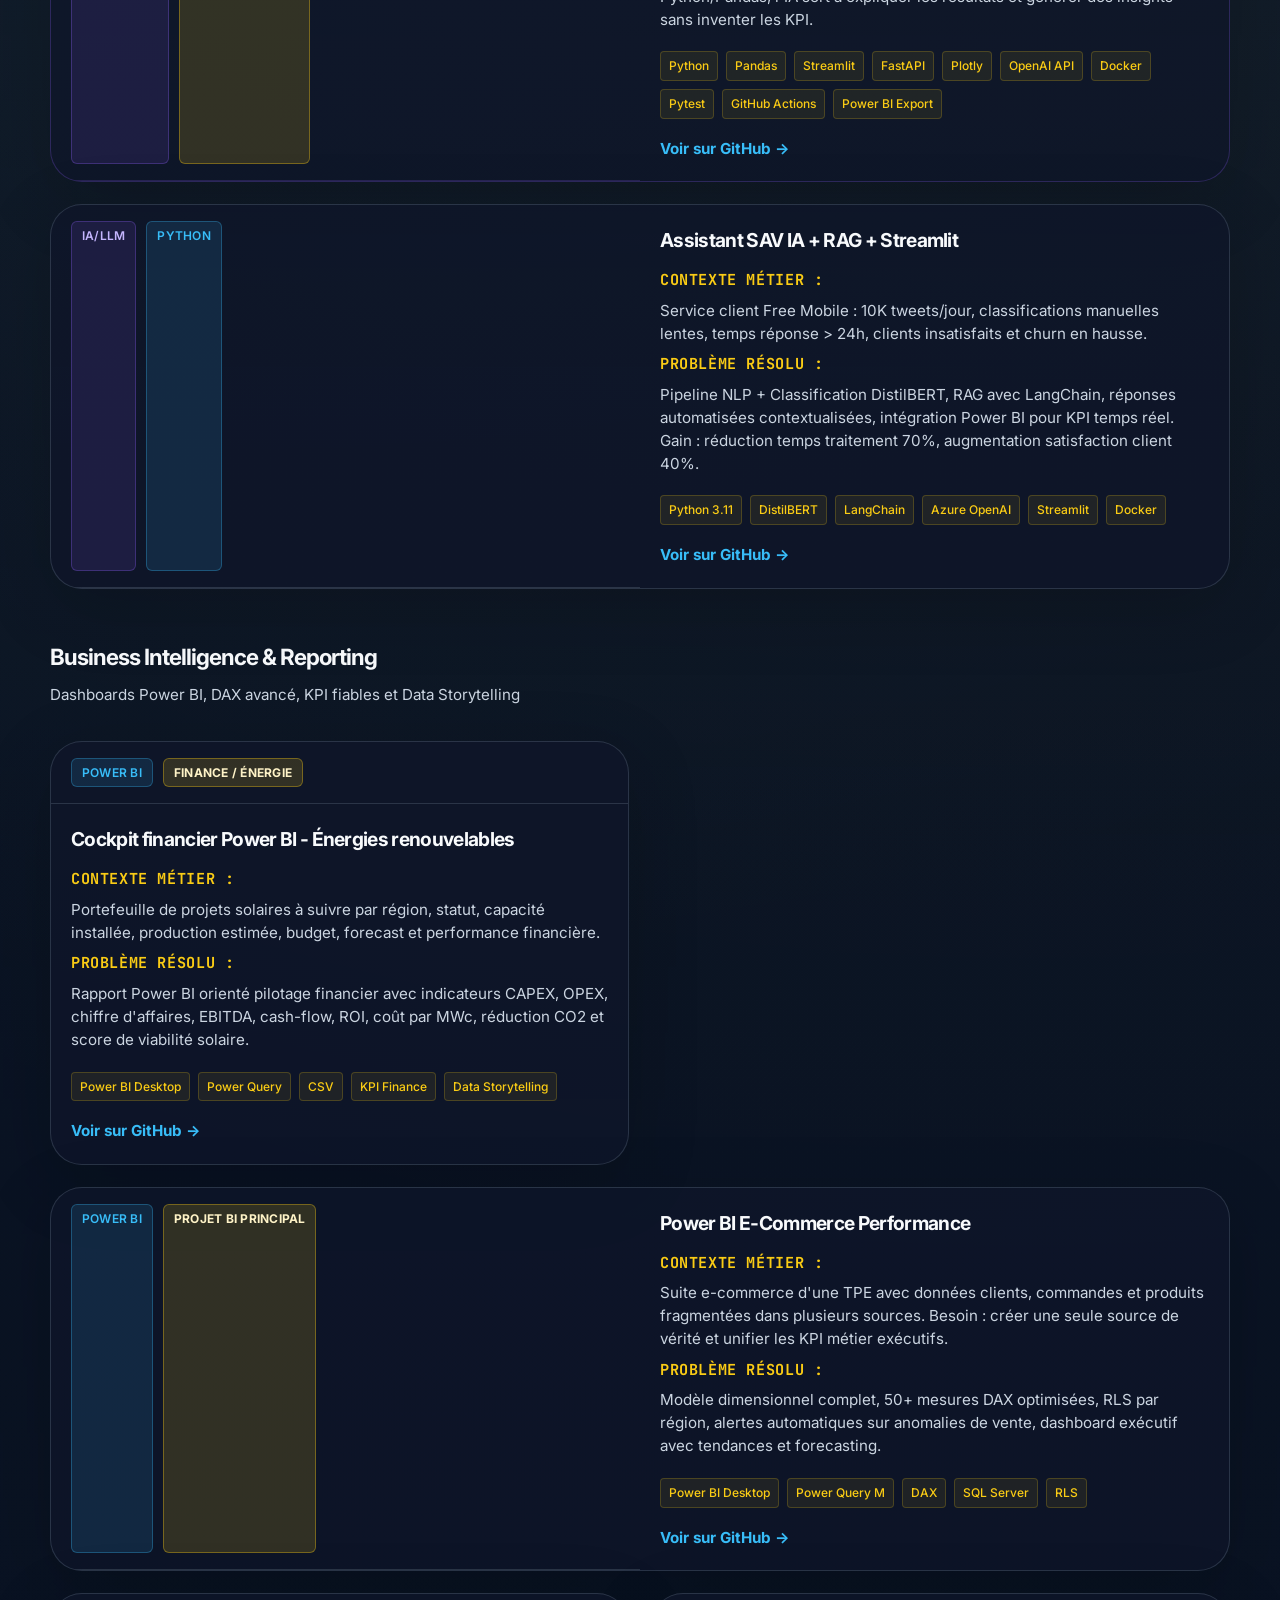
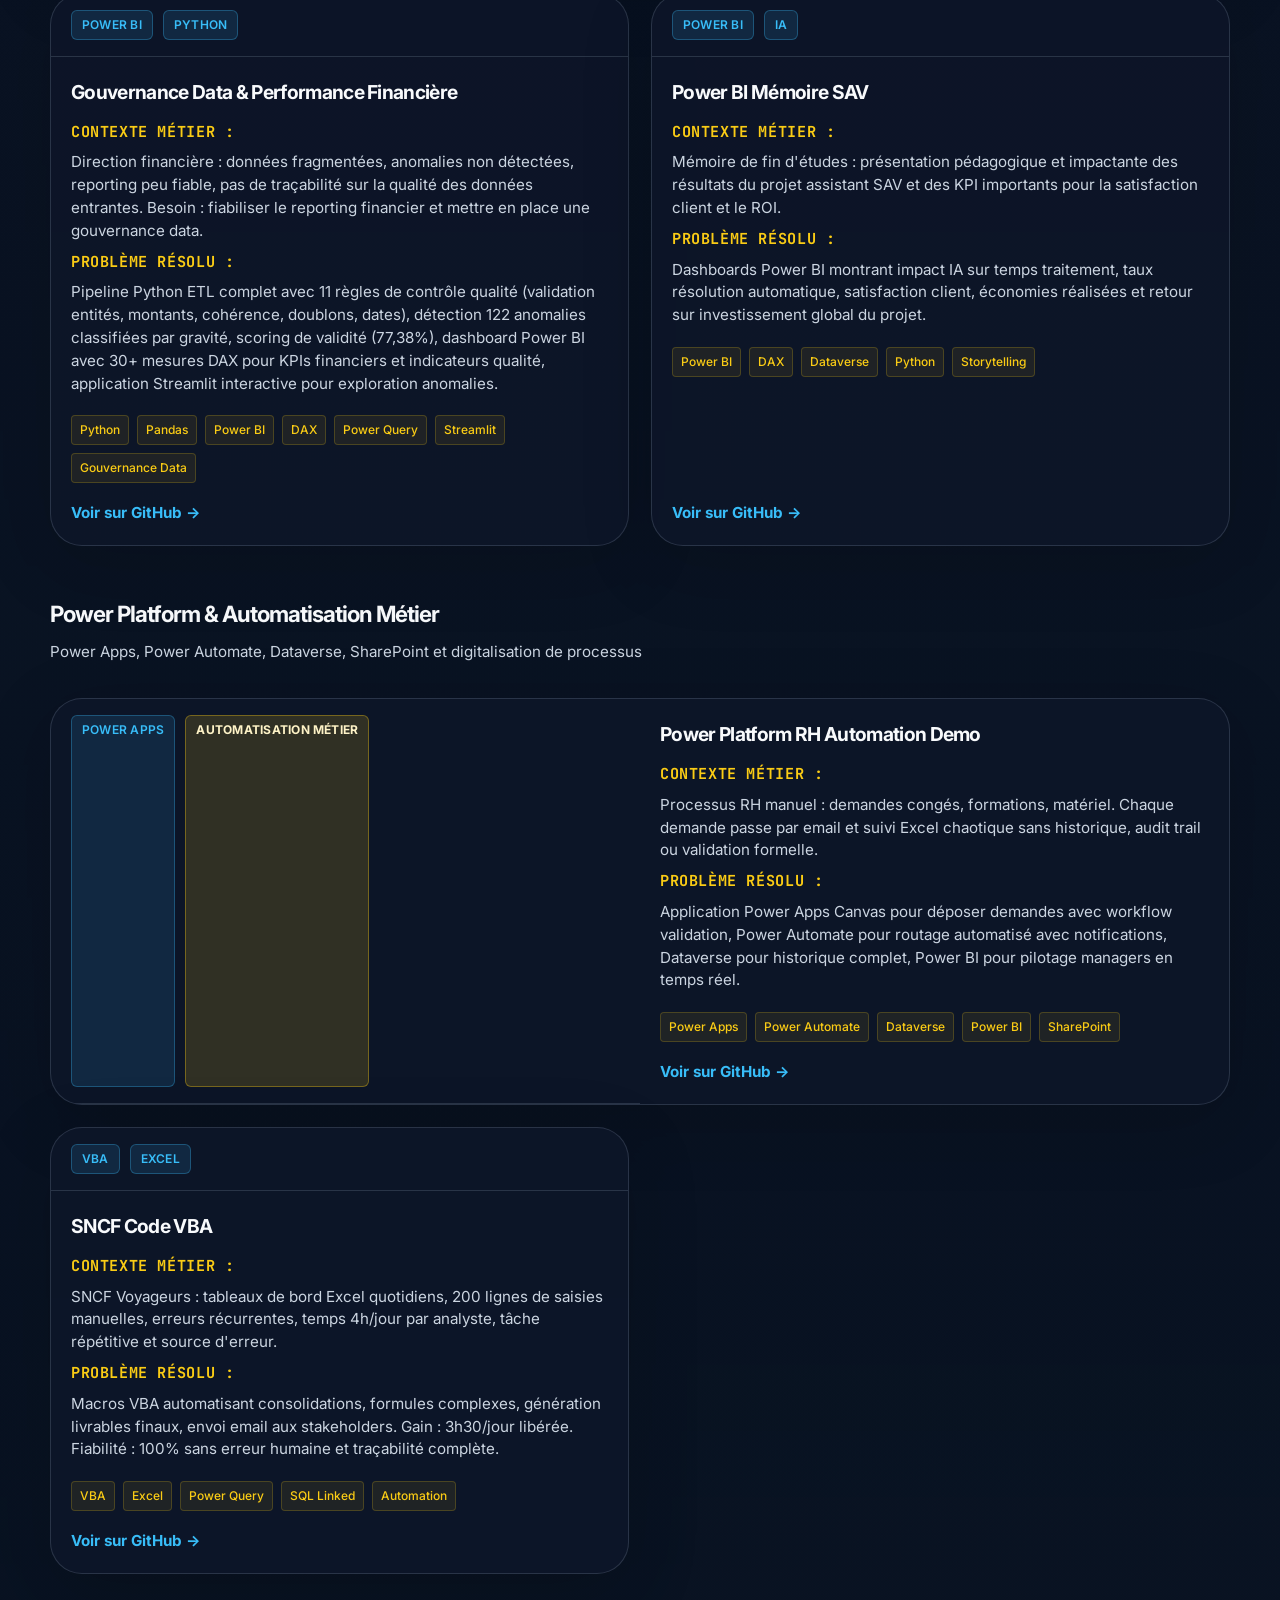
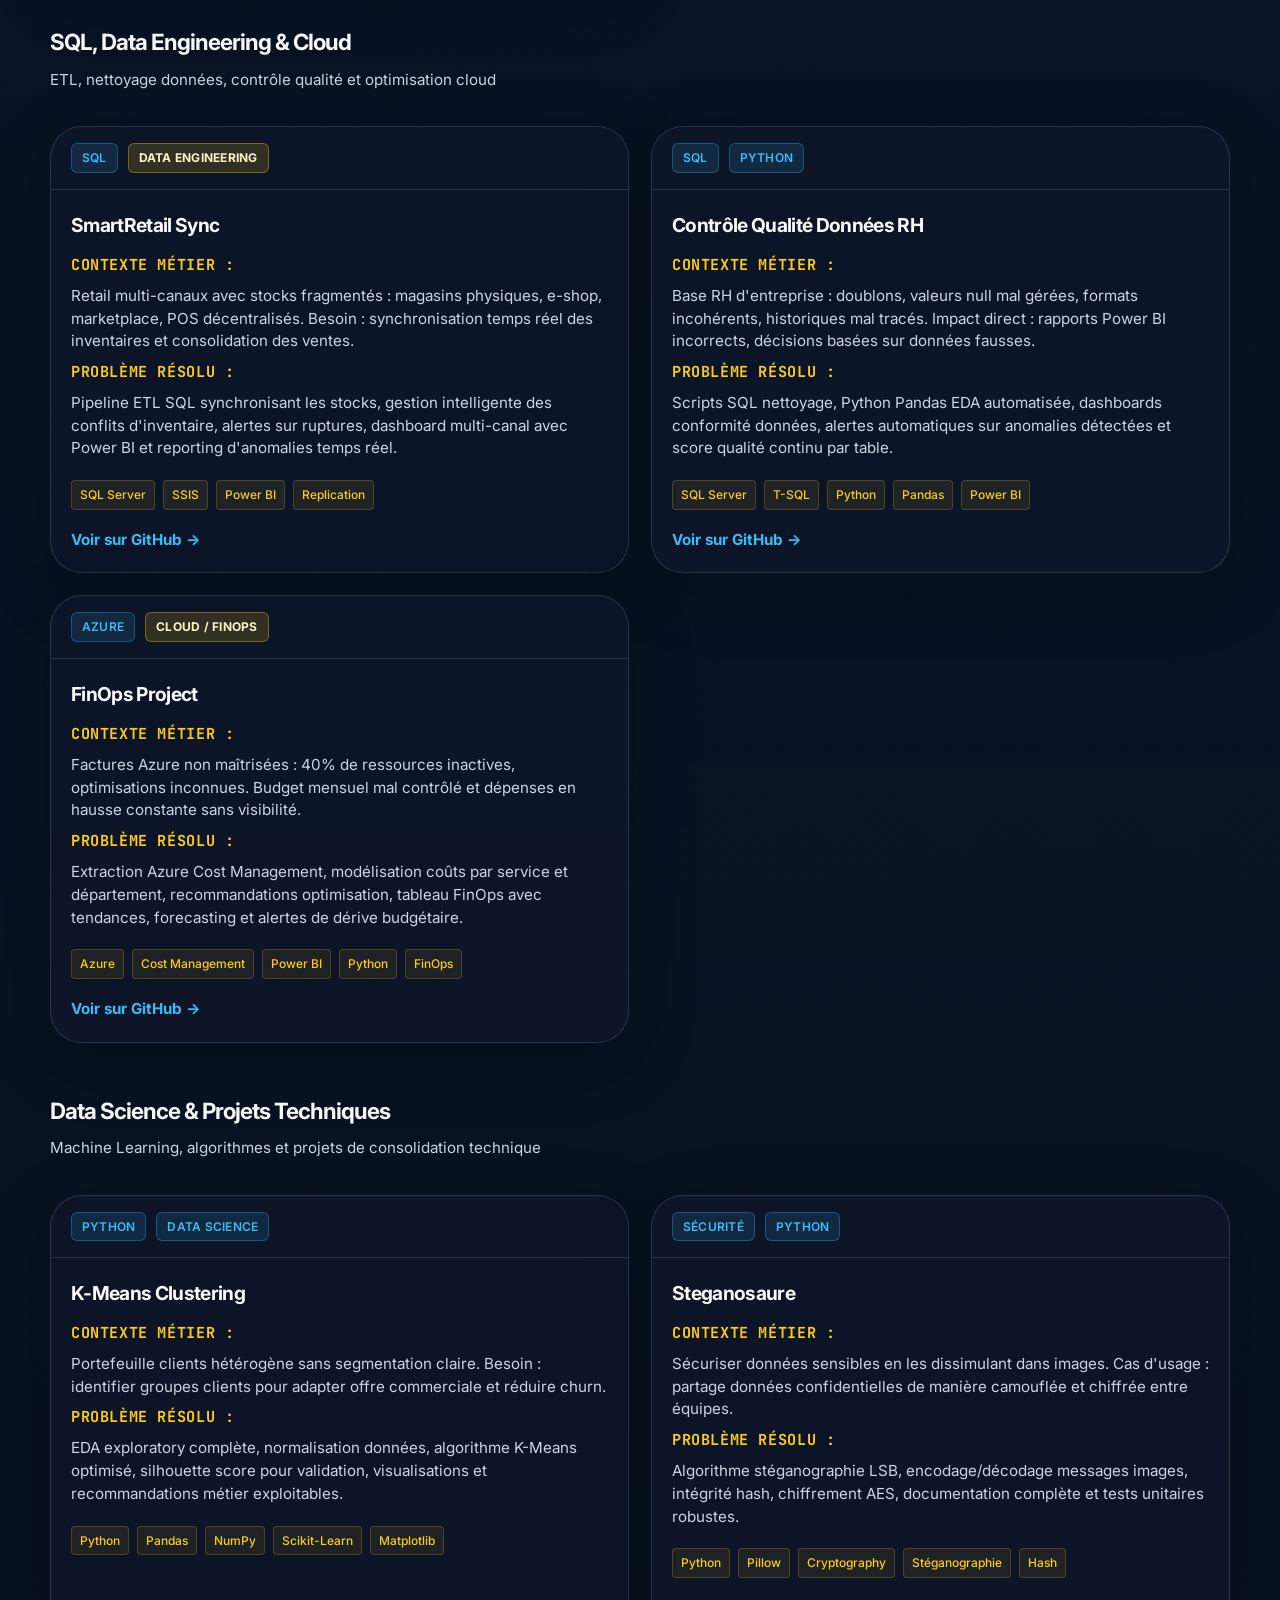
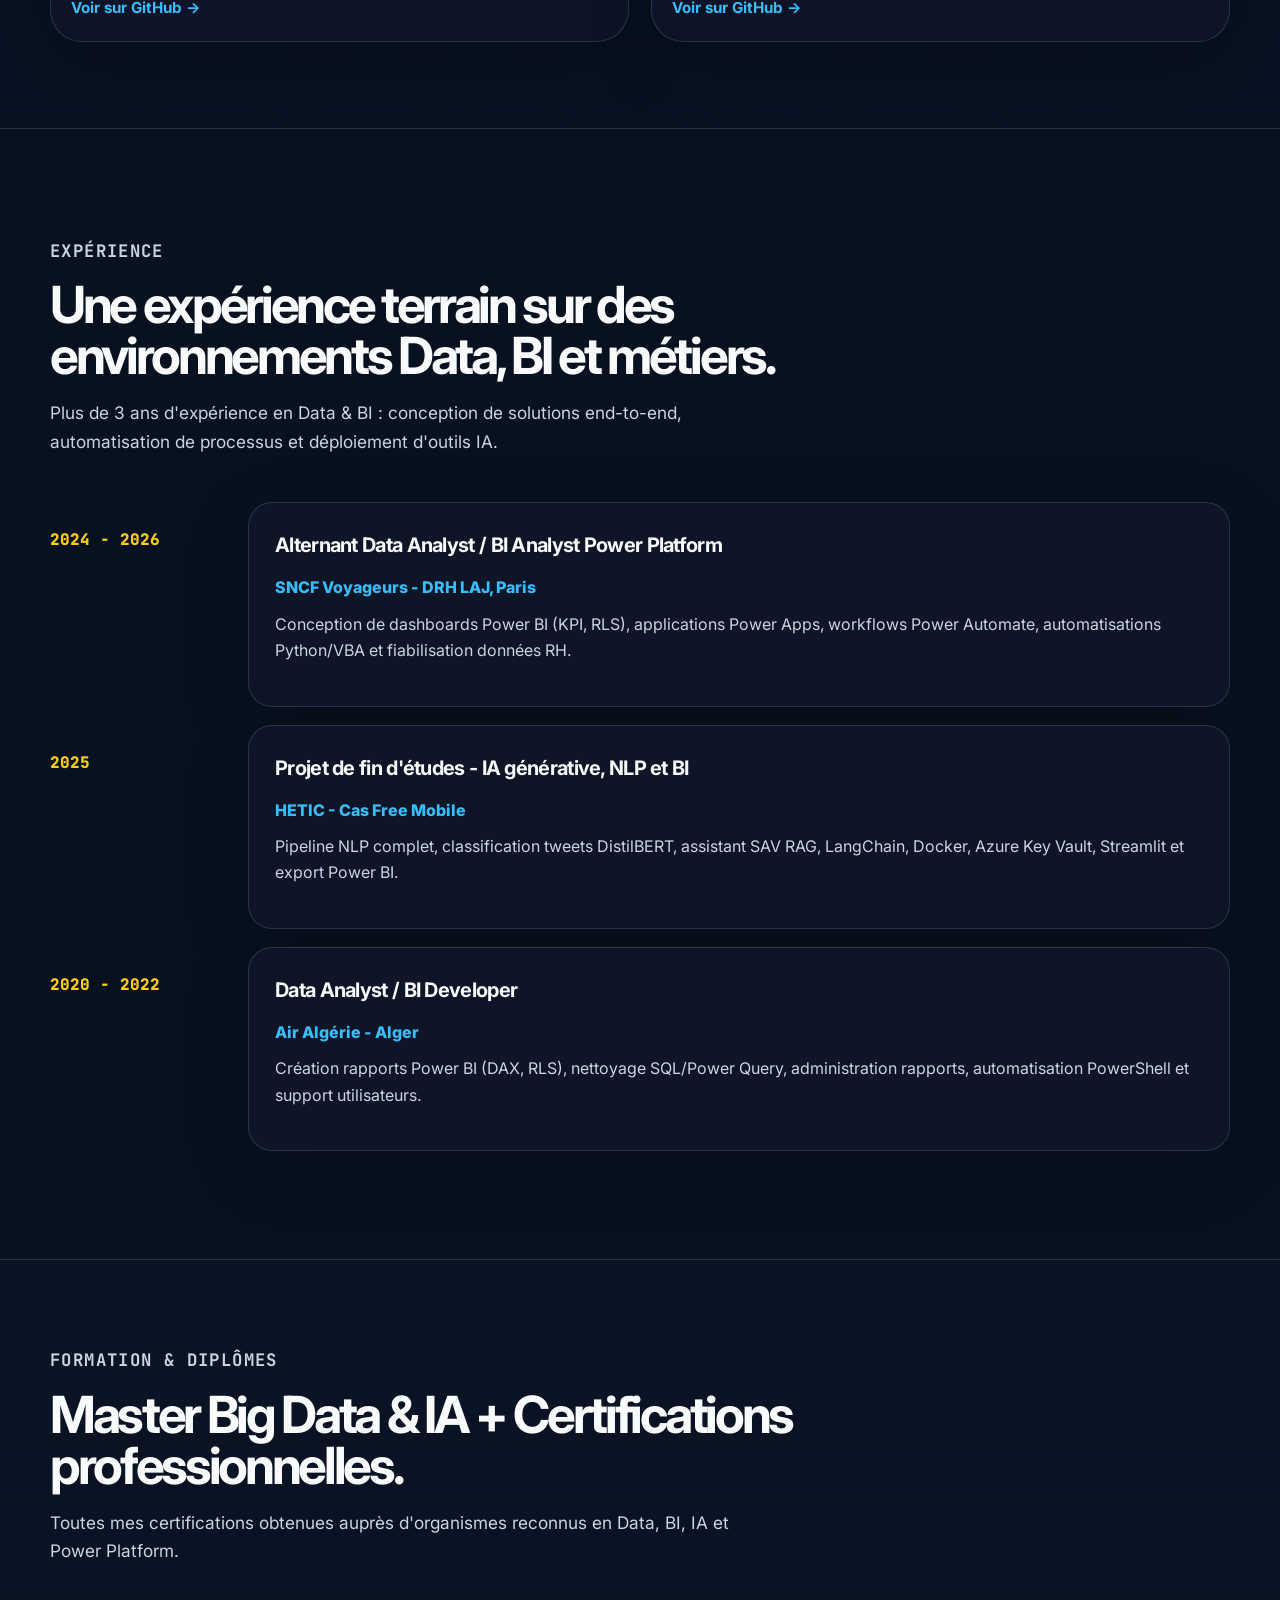
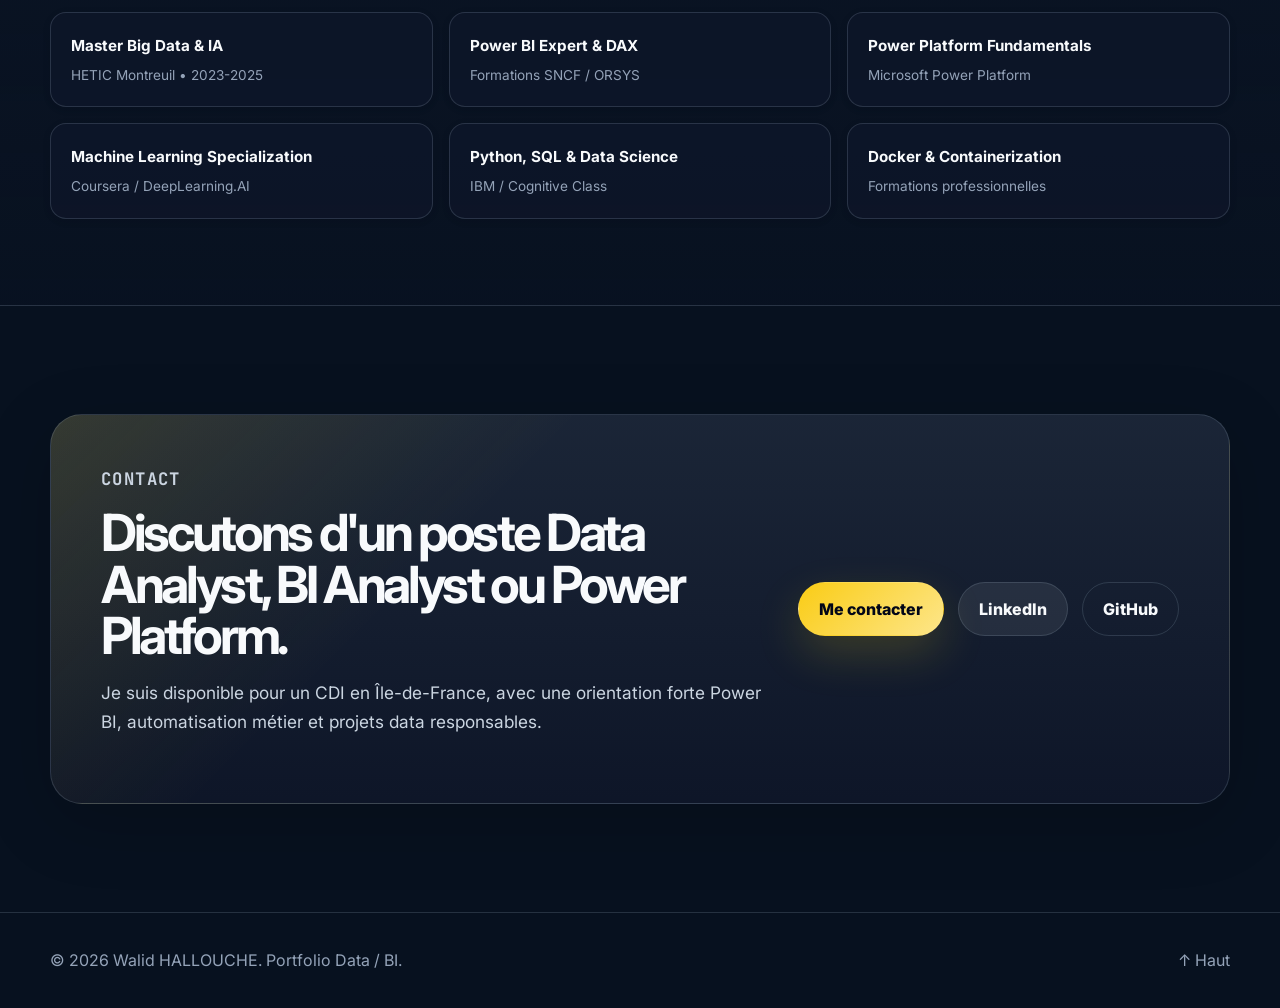
==== commit 1c1b567e: "📊 Mettre à jour le nombre de projets à 13" ====
--- a/index.html
+++ b/index.html
@@ -6,7 +6,7 @@
   <meta name="description" content="Portfolio de Walid HALLOUCHE - Data Analyst / BI Analyst Power BI, Power Platform, Python, SQL, Azure. Disponible immédiatement CDI Île-de-France.">
   <meta name="author" content="Walid HALLOUCHE">
   <meta property="og:title" content="Walid HALLOUCHE - Data Analyst / BI Analyst">
-  <meta property="og:description" content="Portfolio professionnel : Power BI, DAX, Power Query, Python, SQL, Power Platform, Azure, IA et automatisation. 12 projets GitHub détaillés.">
+  <meta property="og:description" content="Portfolio professionnel : Power BI, DAX, Power Query, Python, SQL, Power Platform, Azure, IA et automatisation. 13 projets GitHub détaillés.">
   <meta property="og:type" content="website">
   <meta property="og:image" content="assets/img/walid-hallouche.jpeg">
   <meta property="og:url" content="https://walidhallouche.github.io/">
@@ -101,7 +101,7 @@
           <span>de l'extraction à la visualisation et à la sécurisation cloud</span>
         </article>
         <article>
-          <strong>12</strong>
+          <strong>13</strong>
           <span>projets GitHub en Data, BI, Power Platform, Python, SQL, Cloud et IA appliquée</span>
         </article>
       </div>
@@ -144,7 +144,7 @@
     <section class="section section-soft" id="projets">
       <div class="container">
         <div class="section-heading reveal">
-          <p class="eyebrow">12 Projets GitHub</p>
+          <p class="eyebrow">13 Projets GitHub</p>
           <h2>Solutions BI, automatisation métier, Python, SQL et IA appliquée.</h2>
           <p>Chaque dépôt contient un README détaillé, architecture, code, captures et documentation. Organisés par famille de compétences : IA, Business Intelligence, Power Platform, Data Engineering et Python/Data Science.</p>
         </div>
@@ -291,7 +291,7 @@
                 <span>Gouvernance Data</span>
               </div>
               <div class="project-actions">
-                <a class="project-link" href="https://github.com/WalidHALLOUCHE/data-governance-finance-dashboard" target="_blank" rel="noopener noreferrer">Voir sur GitHub →</a>
+                <a class="project-link" href="https://github.com/WalidHALLOUCHE/data-governance-starter-kit" target="_blank" rel="noopener noreferrer">Voir sur GitHub →</a>
               </div>
             </div>
           </article>
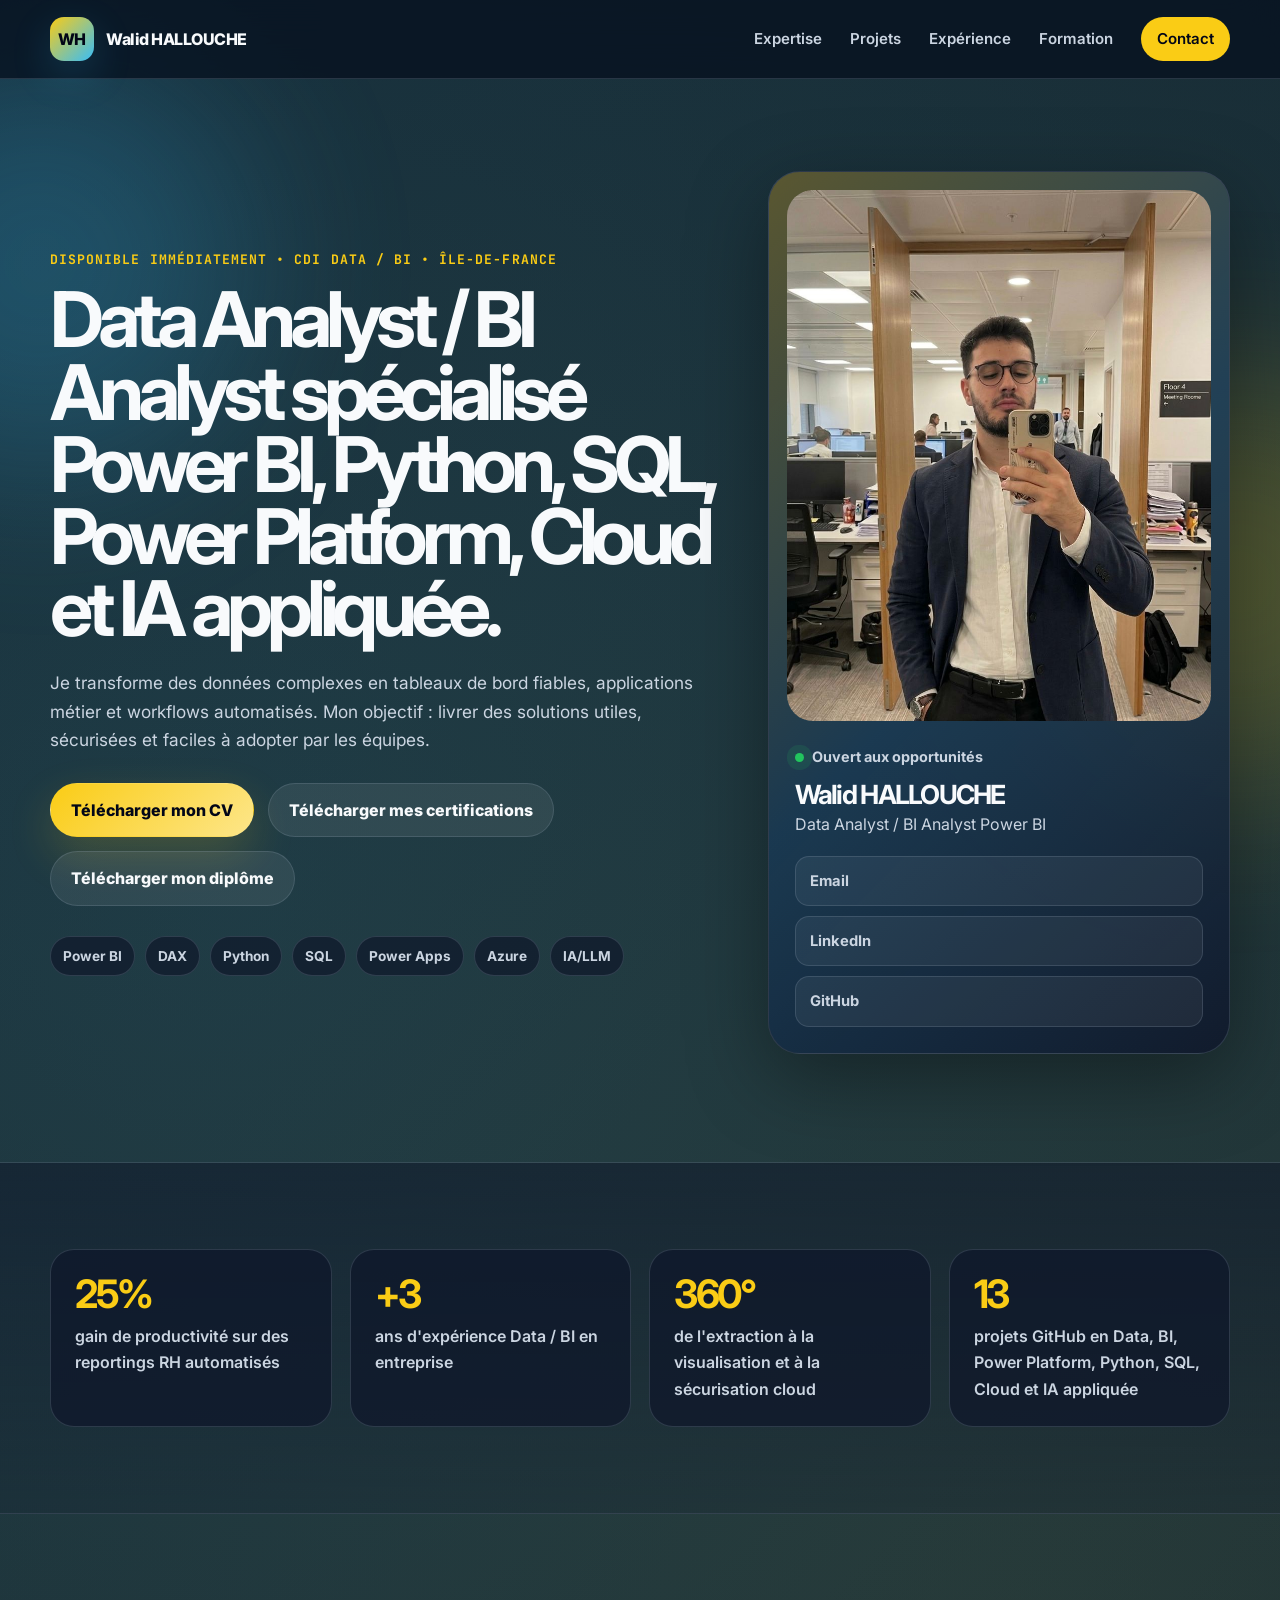
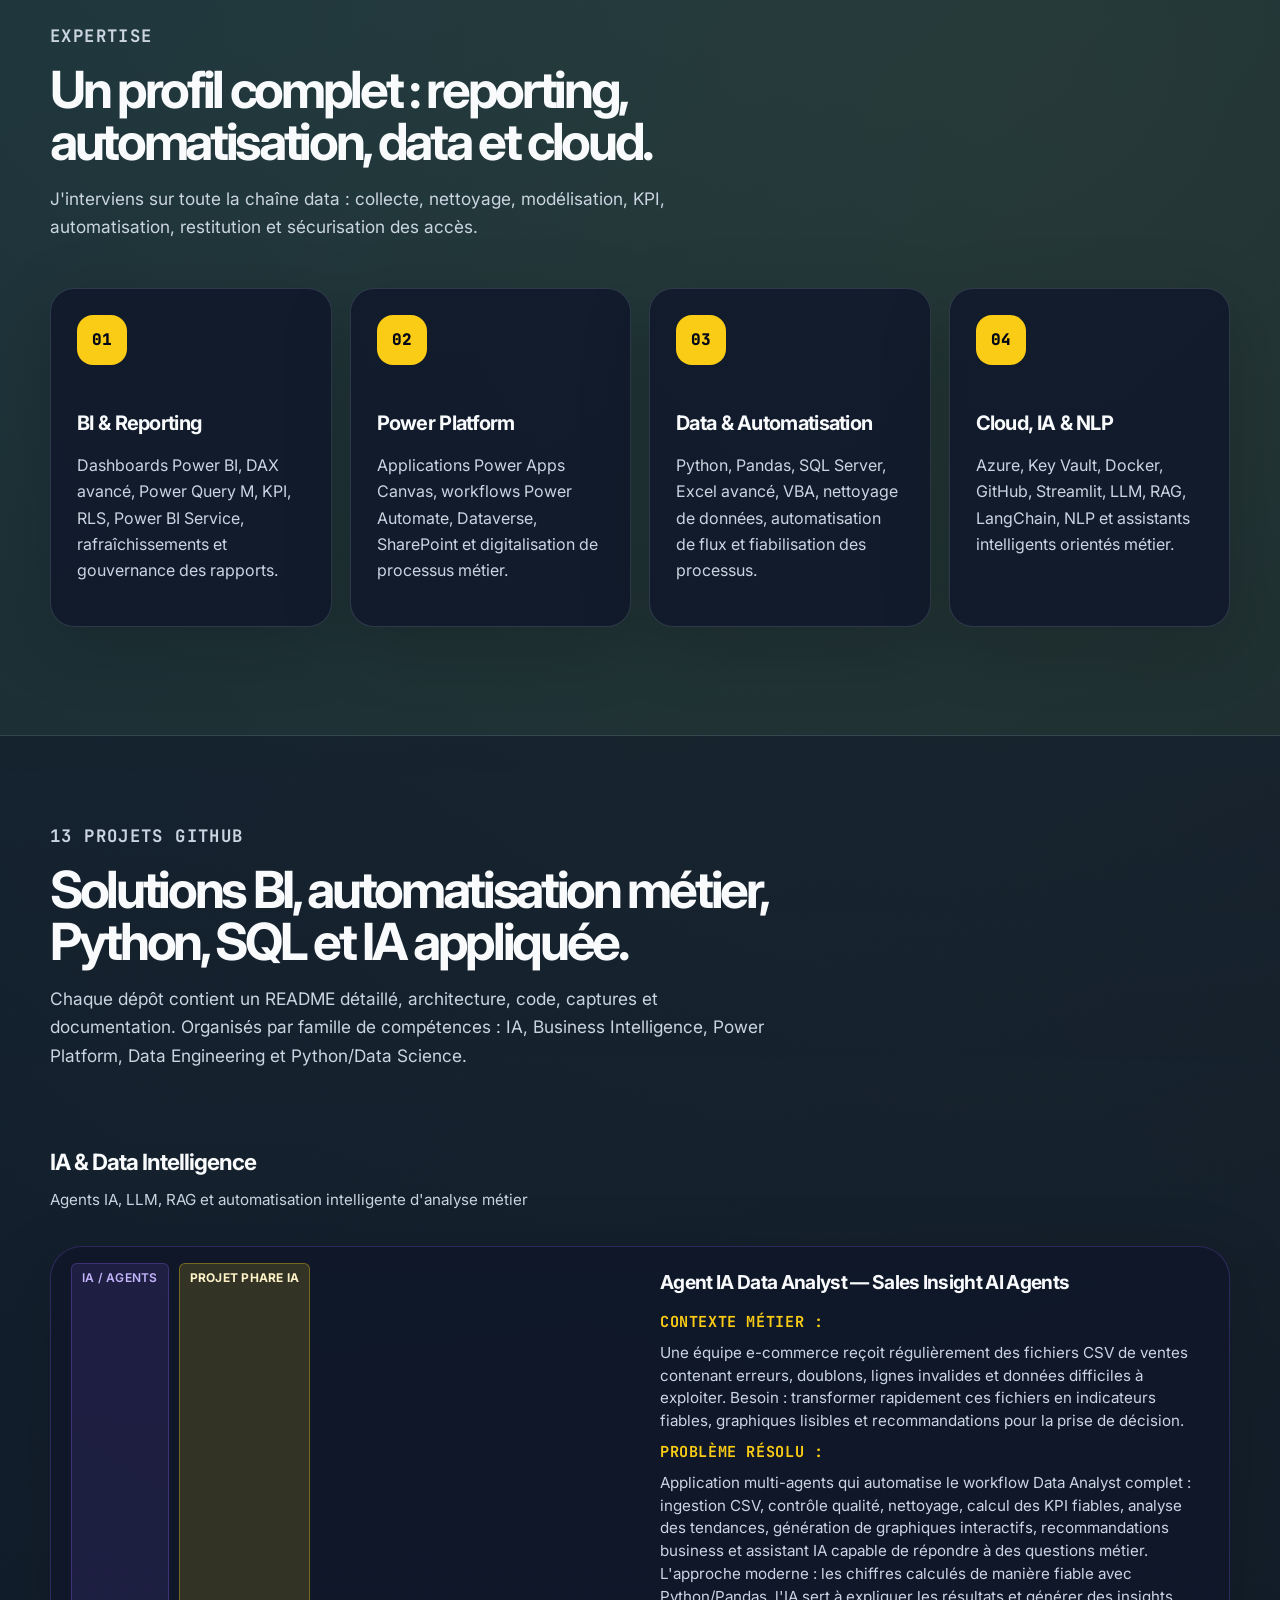
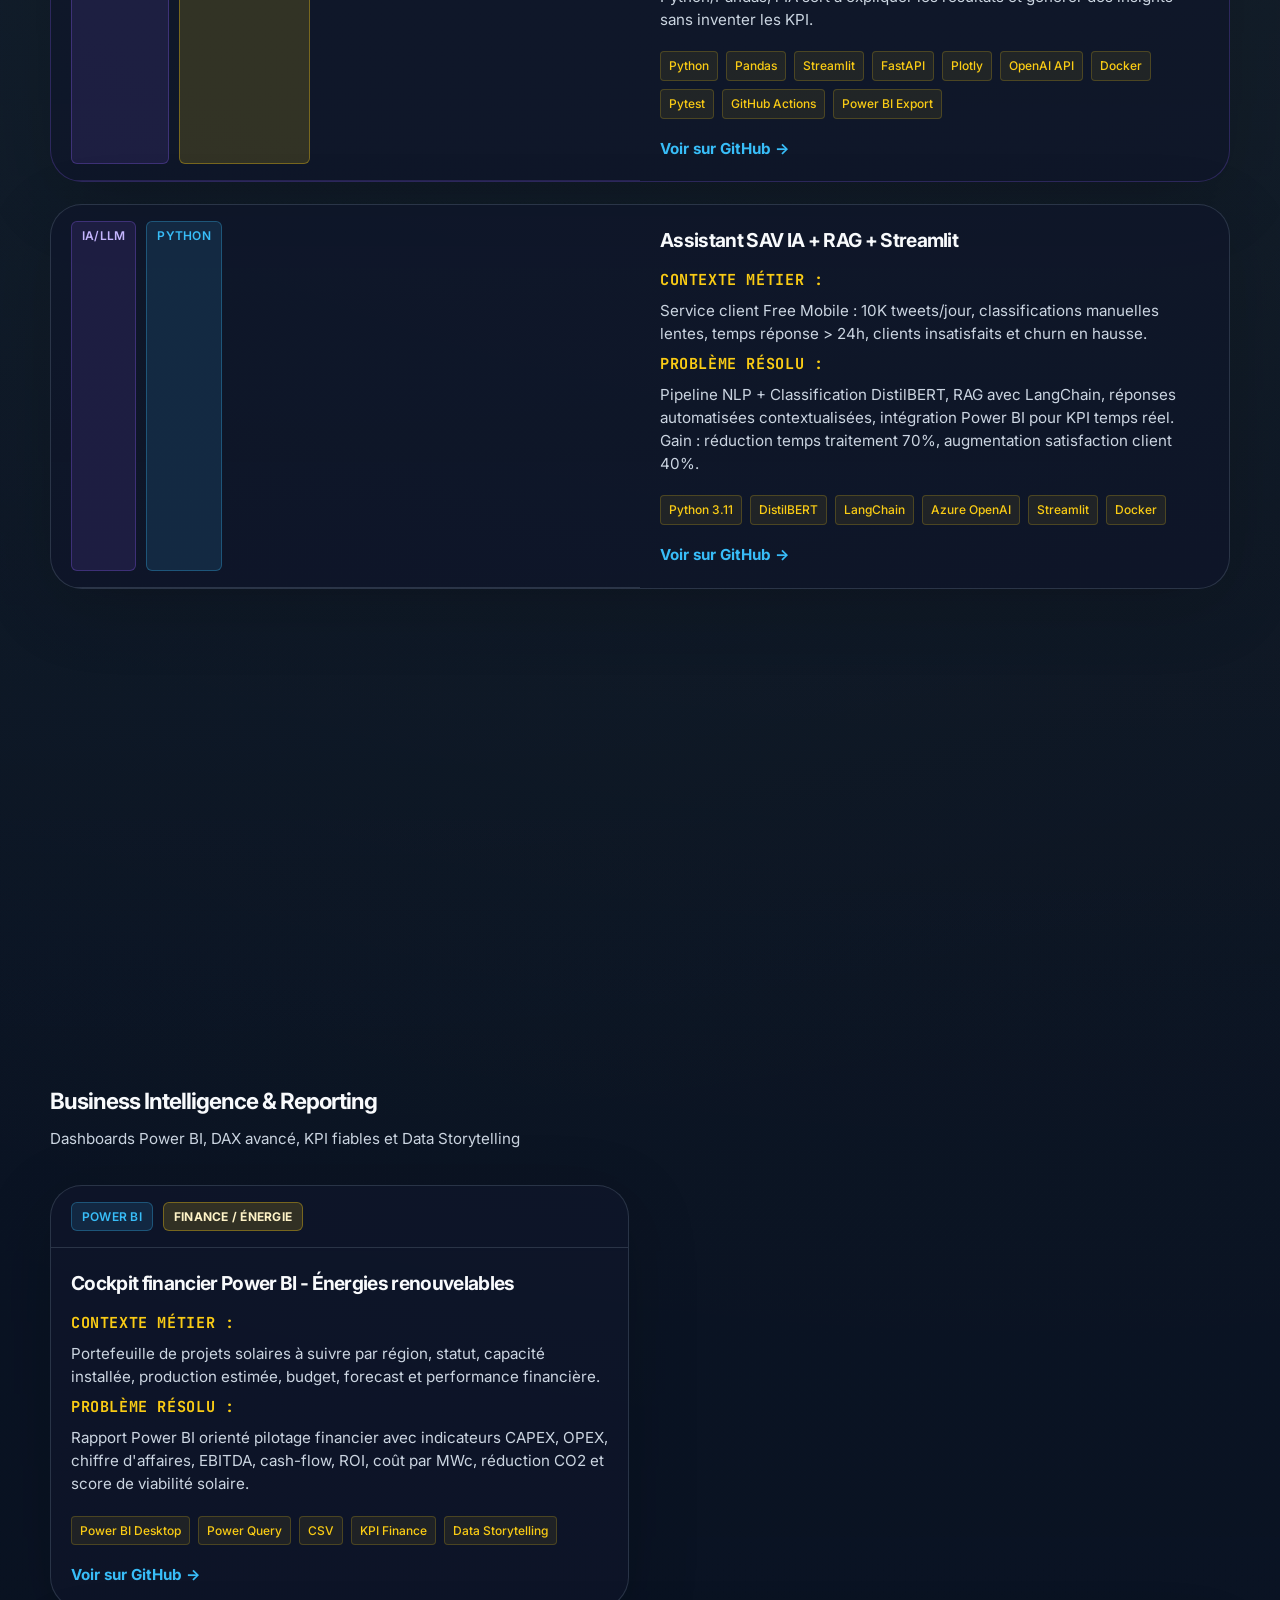
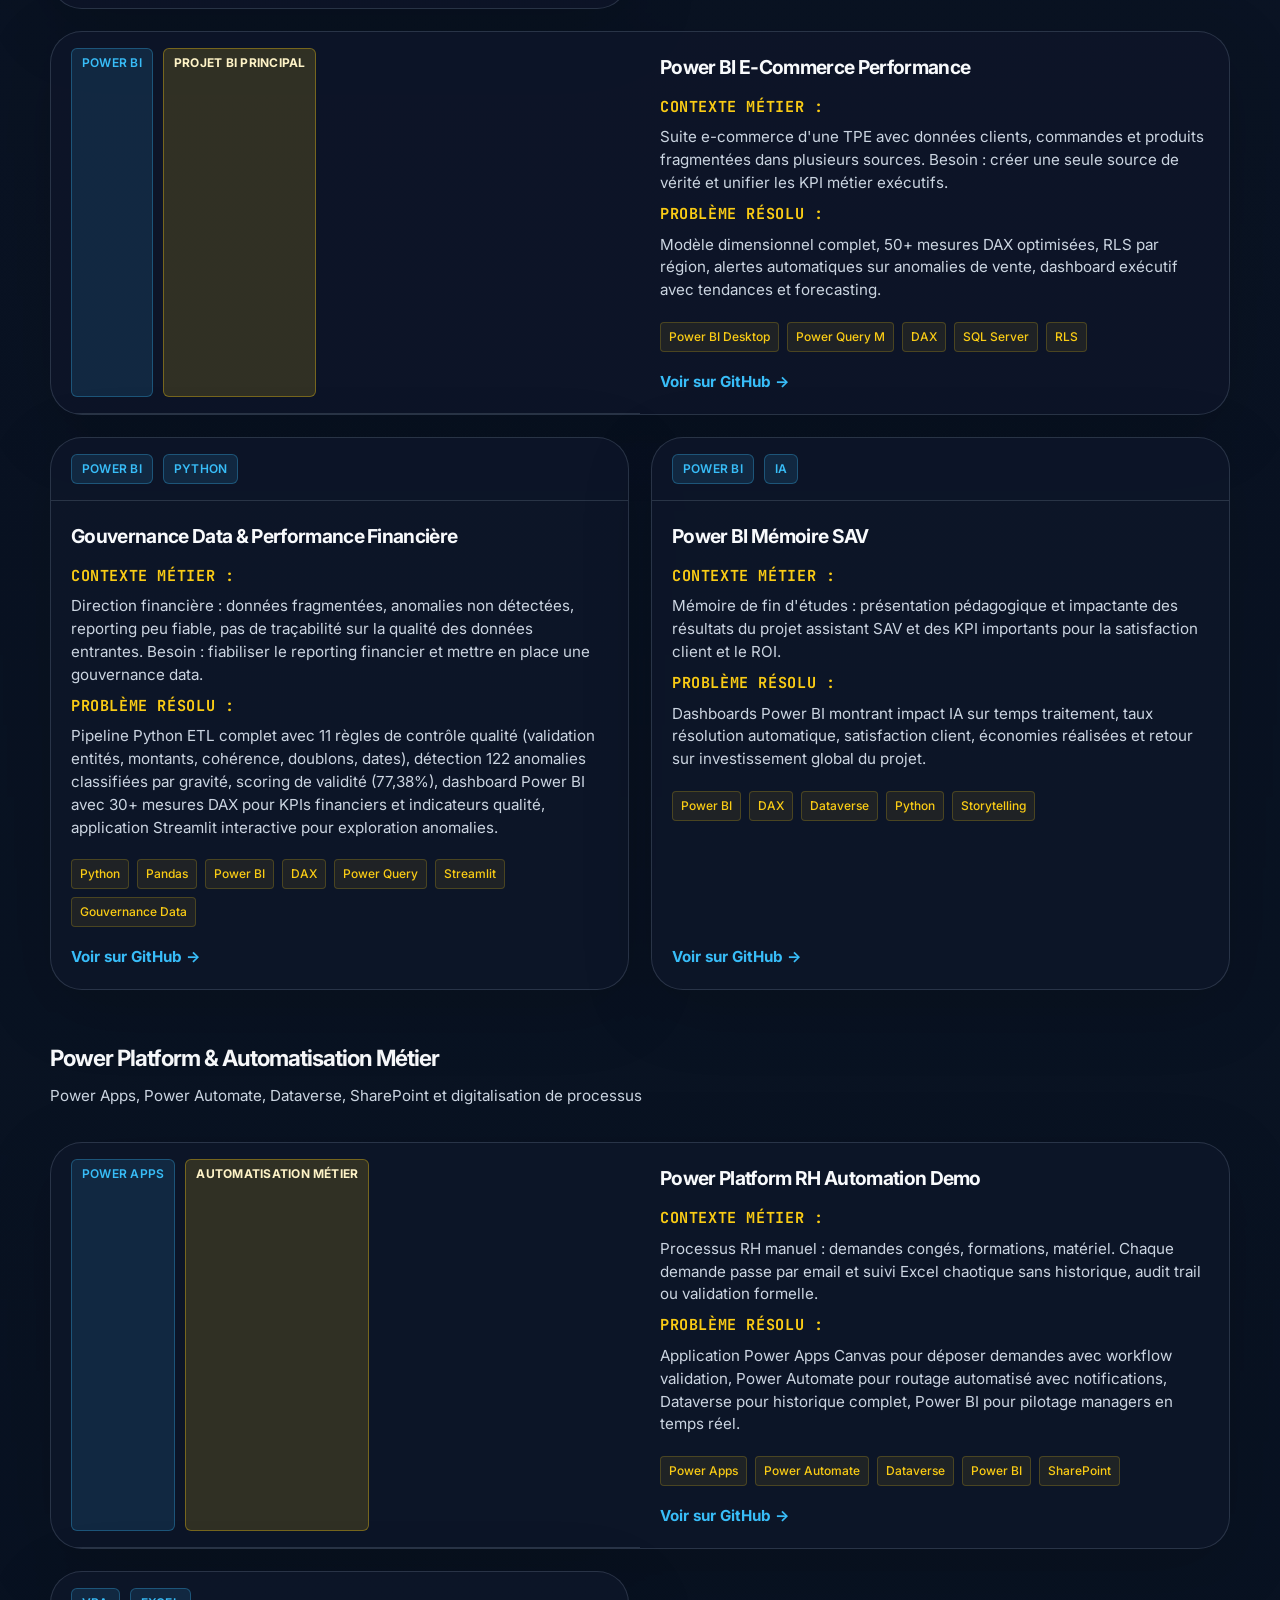
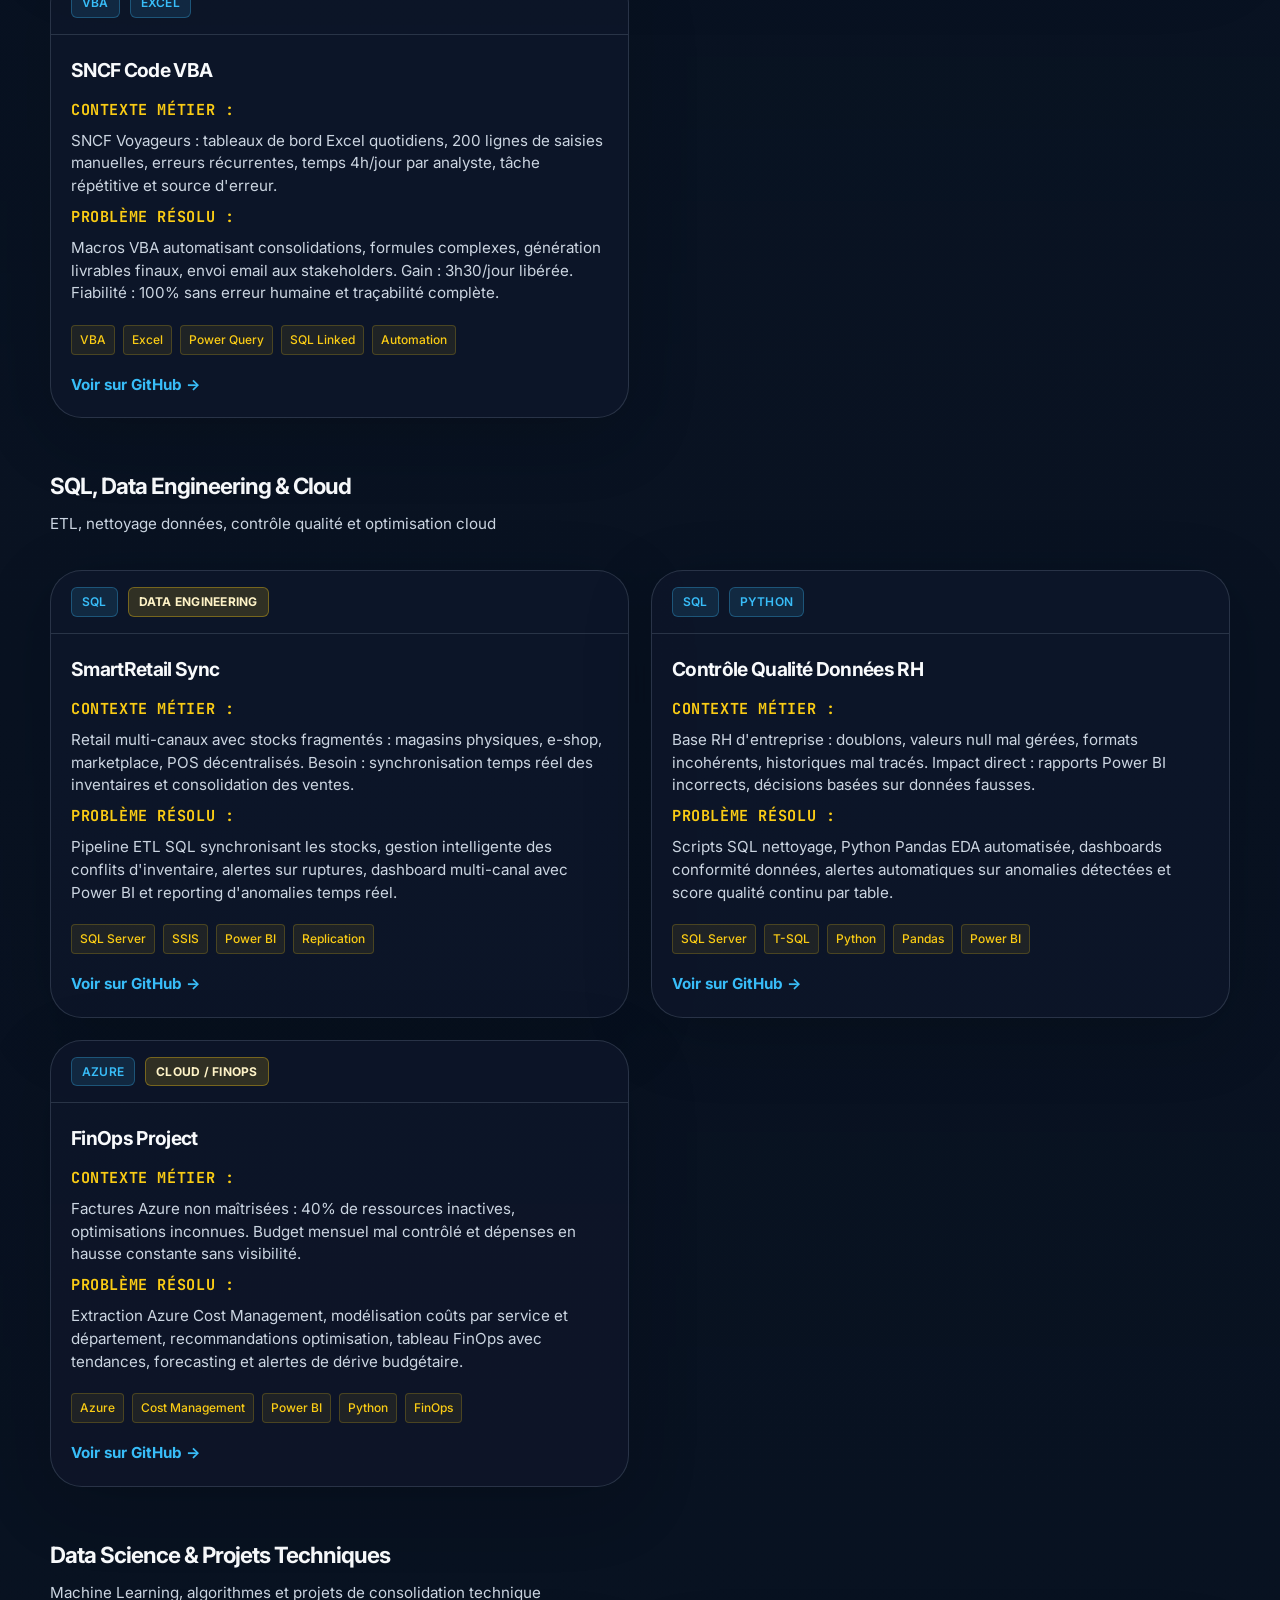
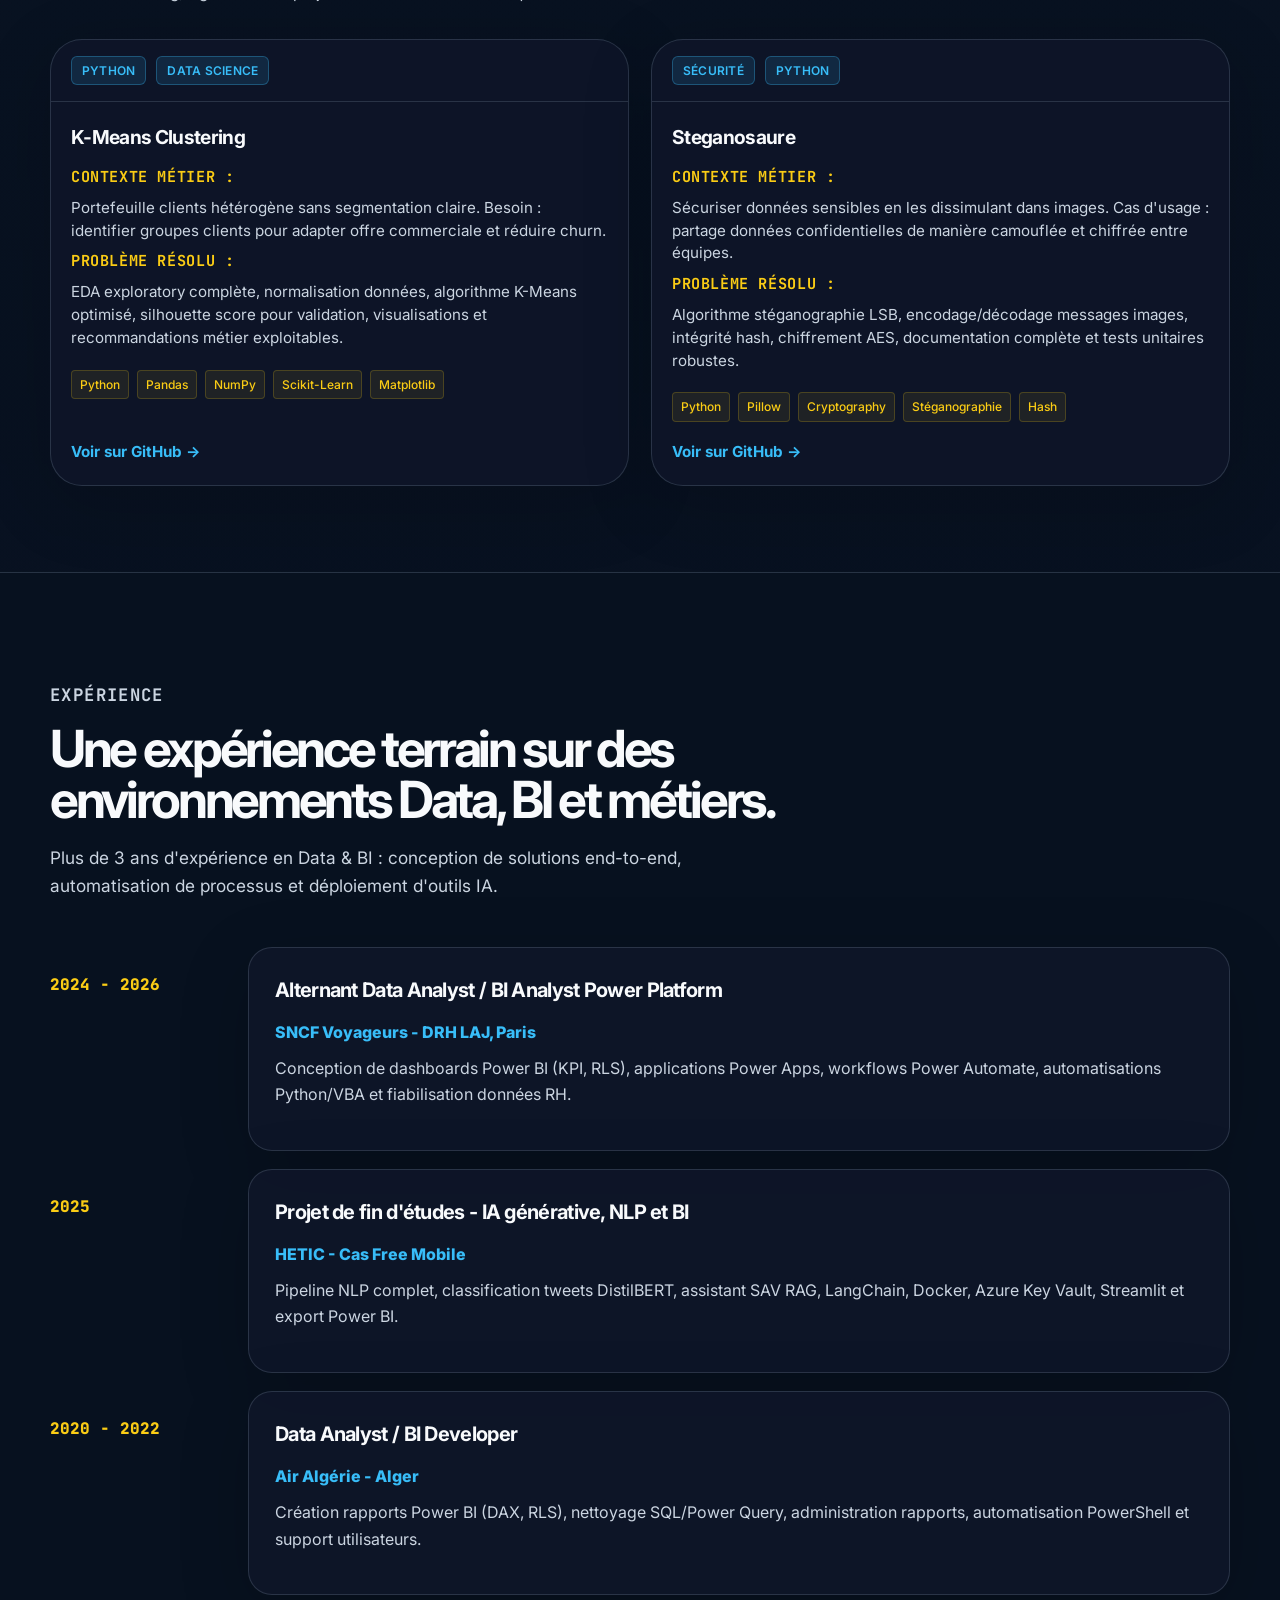
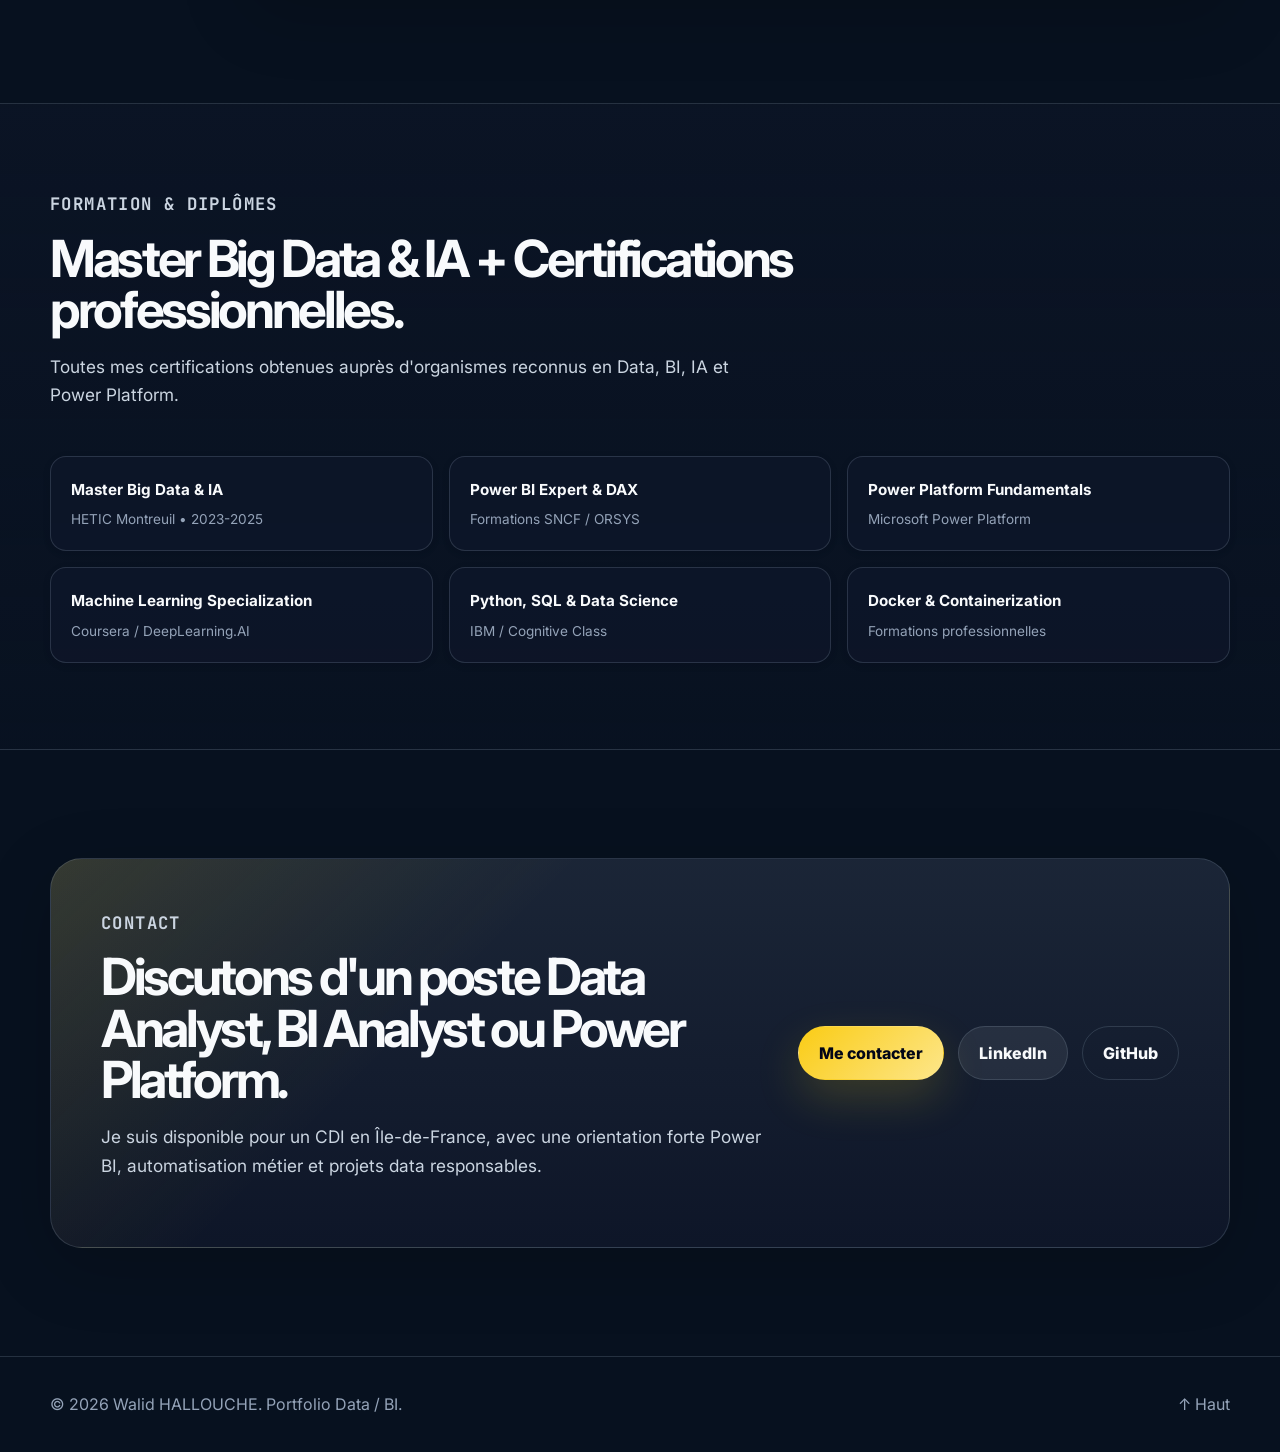
==== commit e7d10cb9: "Ajout: projet Assistant IA Finance & Comptabilité au portfolio" ====
--- a/index.html
+++ b/index.html
@@ -212,6 +212,34 @@
               </div>
             </div>
           </article>
+          </article>
+
+          <!-- Projet: Assistant IA Finance & Comptabilité -->
+          <article class="project-card featured reveal">
+            <div class="project-header">
+              <div class="project-badge badge-ia">IA / Finance</div>
+              <div class="project-badge">Python / Streamlit</div>
+            </div>
+            <div class="project-content">
+              <h3>Assistant IA Finance & Comptabilité</h3>
+              <p class="project-label">Contexte métier :</p>
+              <p>Assistant dédié aux directions financières pour la comptabilité générale, fournisseurs, trésorerie et contrôle de gestion — interface Streamlit et pipeline RAG pour fournir réponses documentées et analyses.</p>
+              <p class="project-label">Problème résolu :</p>
+              <p>Solution complète : ingestion CSV, contrôles comptables, détection d'anomalies, génération de commentaires de gestion, dashboards trésorerie et assistant conversationnel RAG (Ollama local ou Gemini/Groq API).</p>
+              <div class="project-stack">
+                <span>Python</span>
+                <span>Streamlit</span>
+                <span>LangChain</span>
+                <span>ChromaDB</span>
+                <span>Ollama / Gemini / Groq</span>
+                <span>Pandas</span>
+                <span>Plotly</span>
+              </div>
+              <div class="project-actions">
+                <a class="project-link" href="https://github.com/WalidHALLOUCHE/assistant-ia-finance-comptabilite" target="_blank" rel="noopener noreferrer">Voir sur GitHub →</a>
+              </div>
+            </div>
+          </article>
 
           <!-- CATÉGORIE: BUSINESS INTELLIGENCE & REPORTING -->
           <div class="category-header">
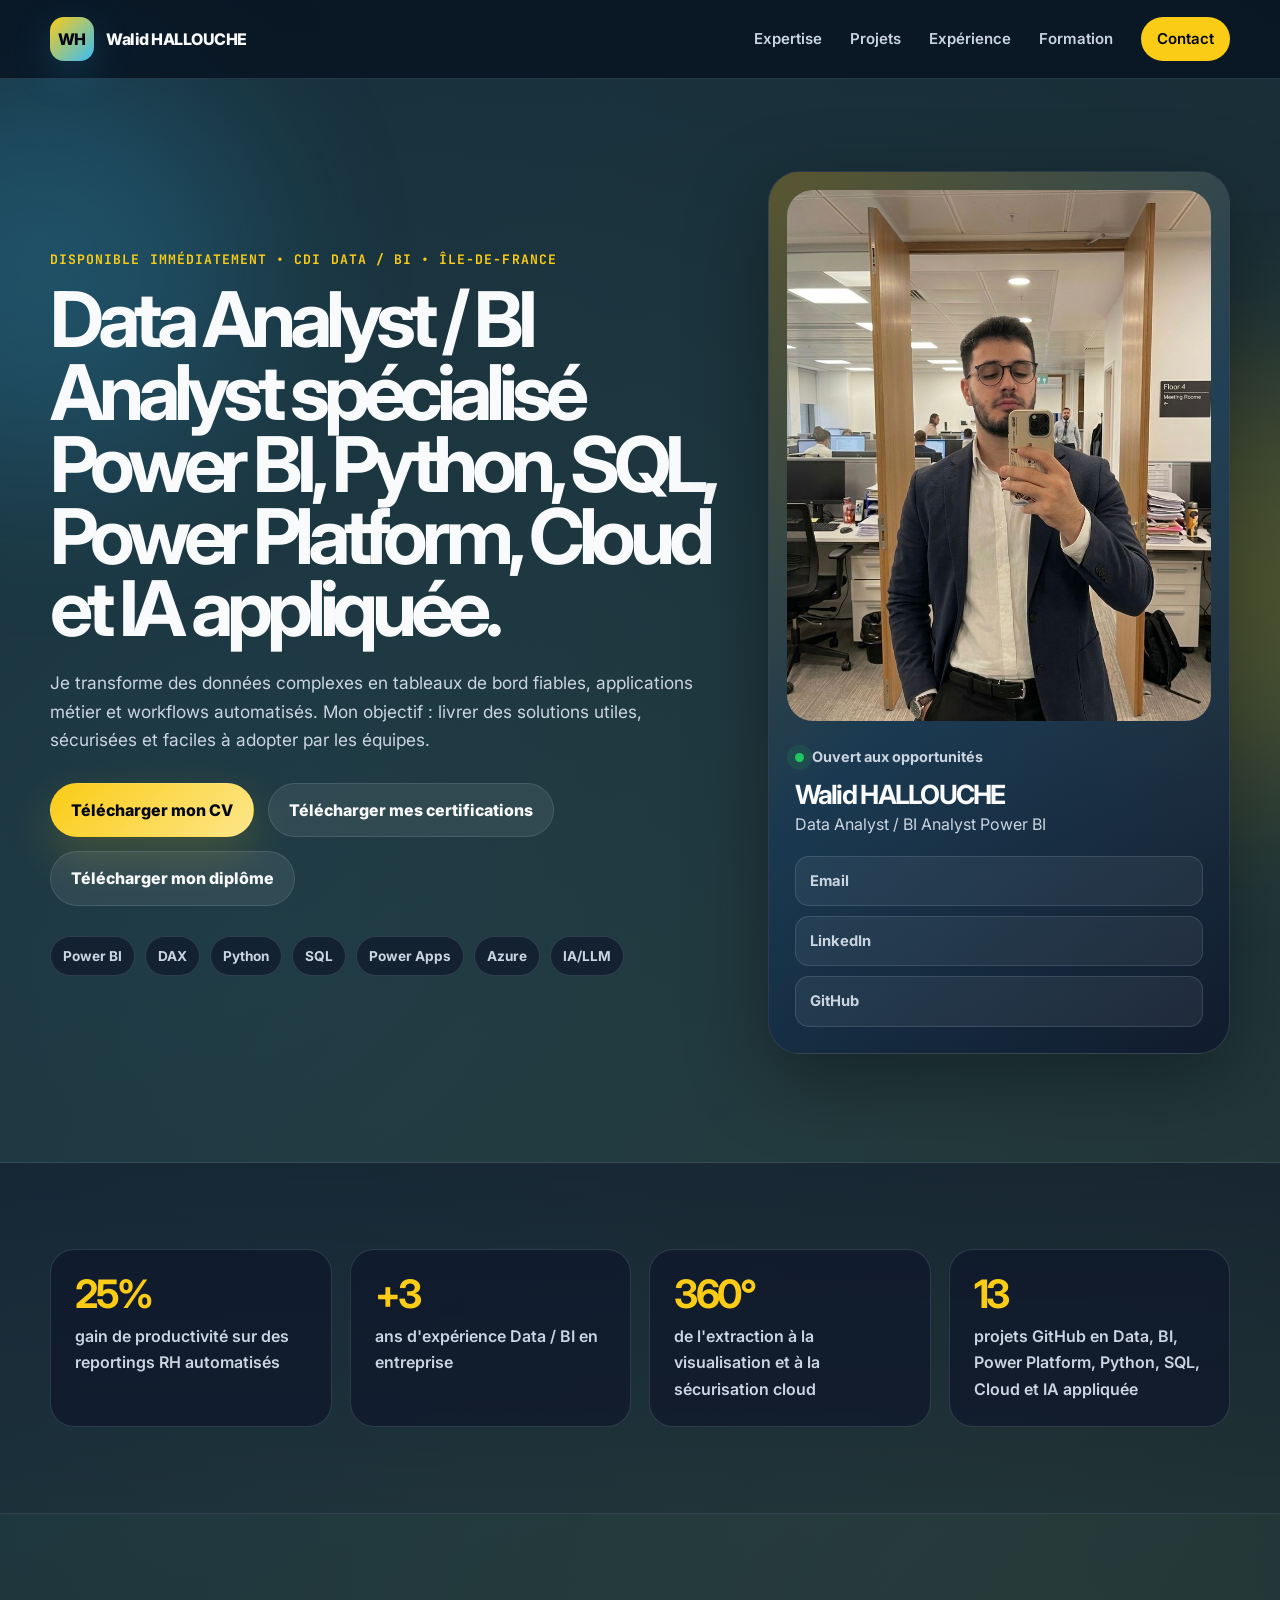
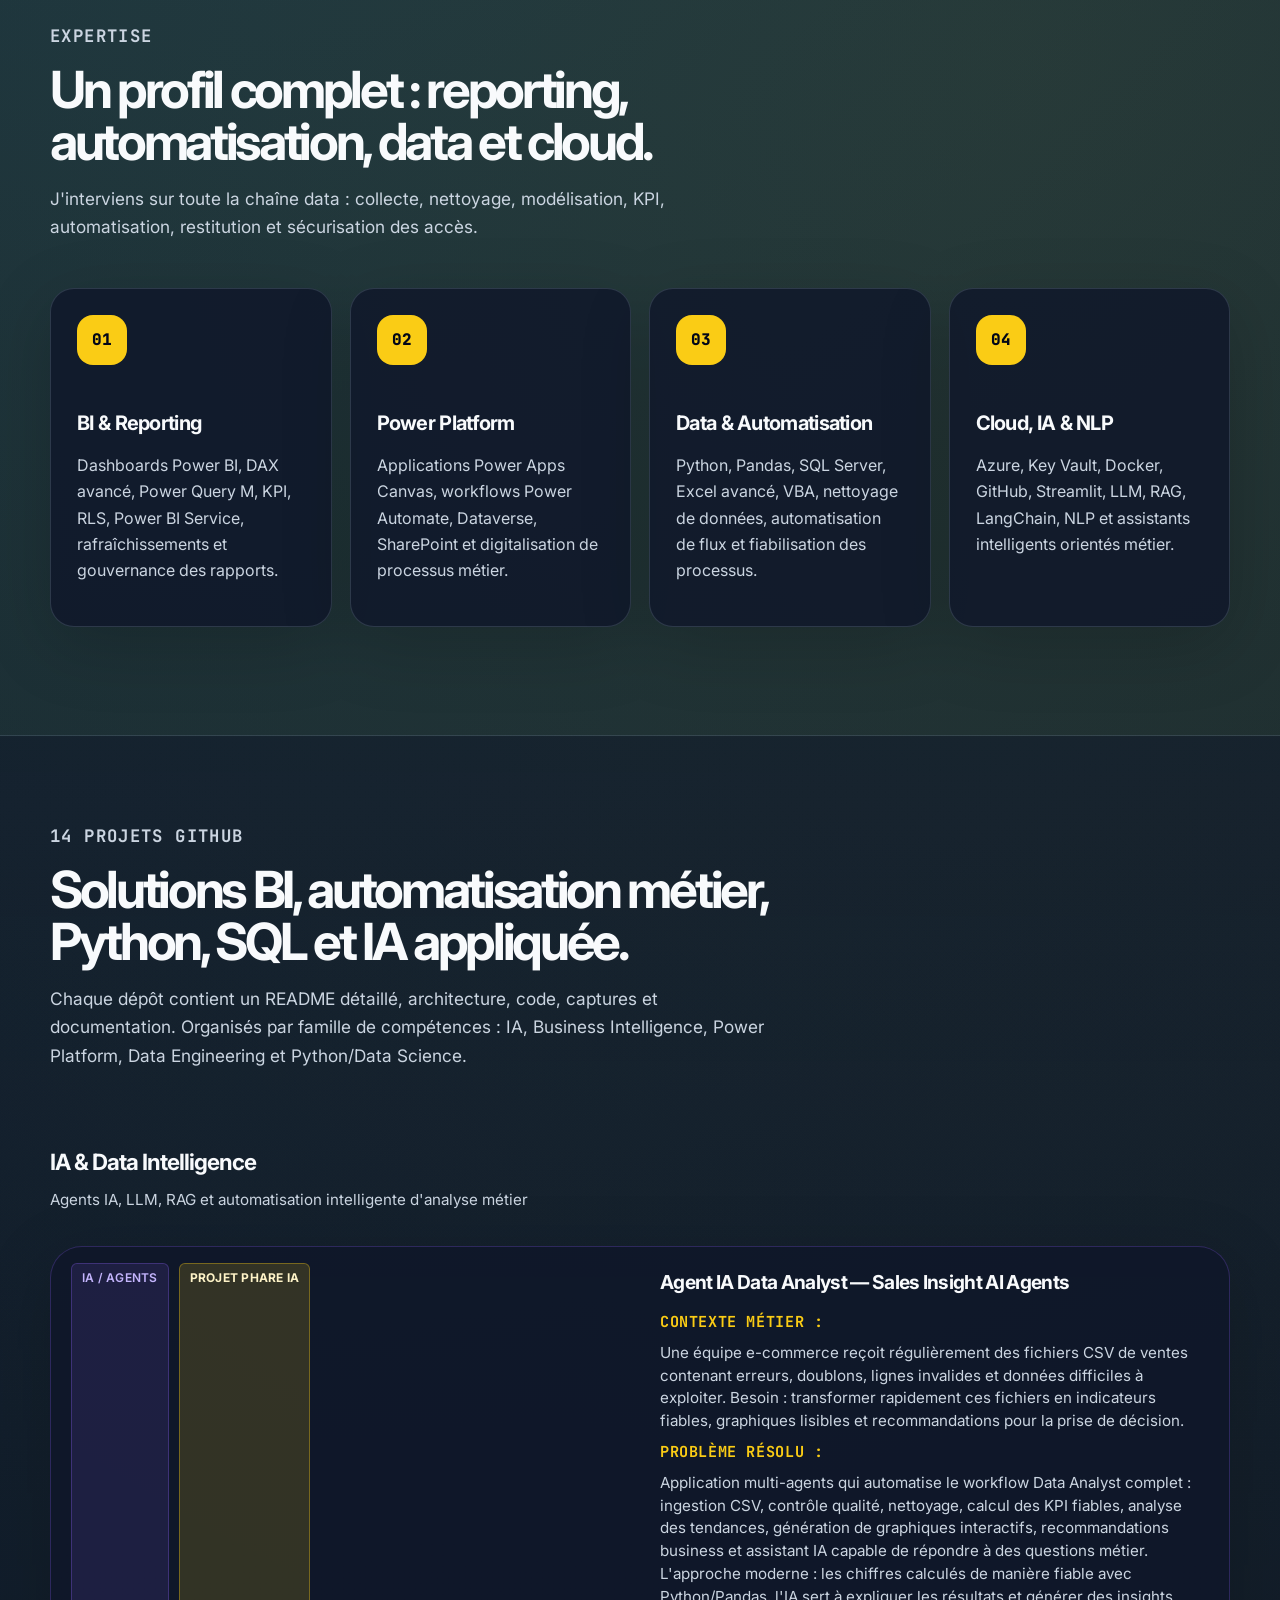
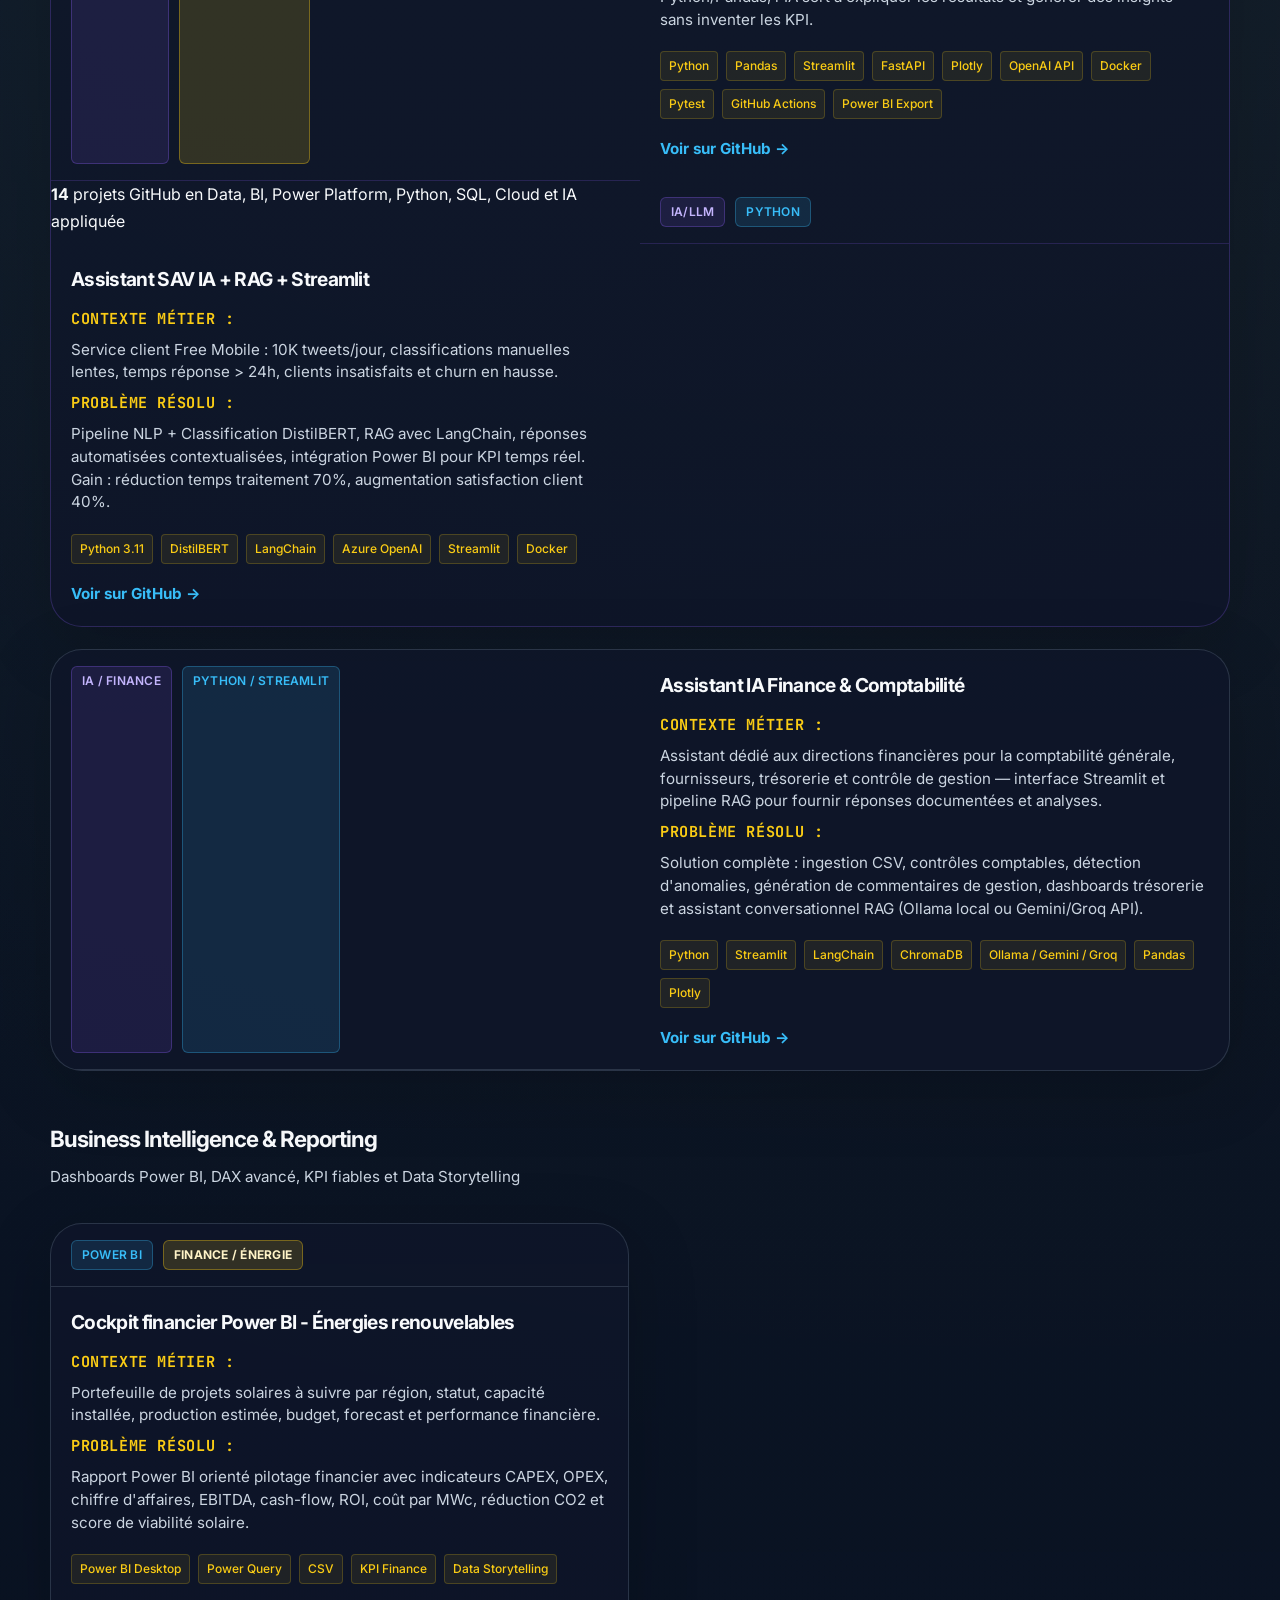
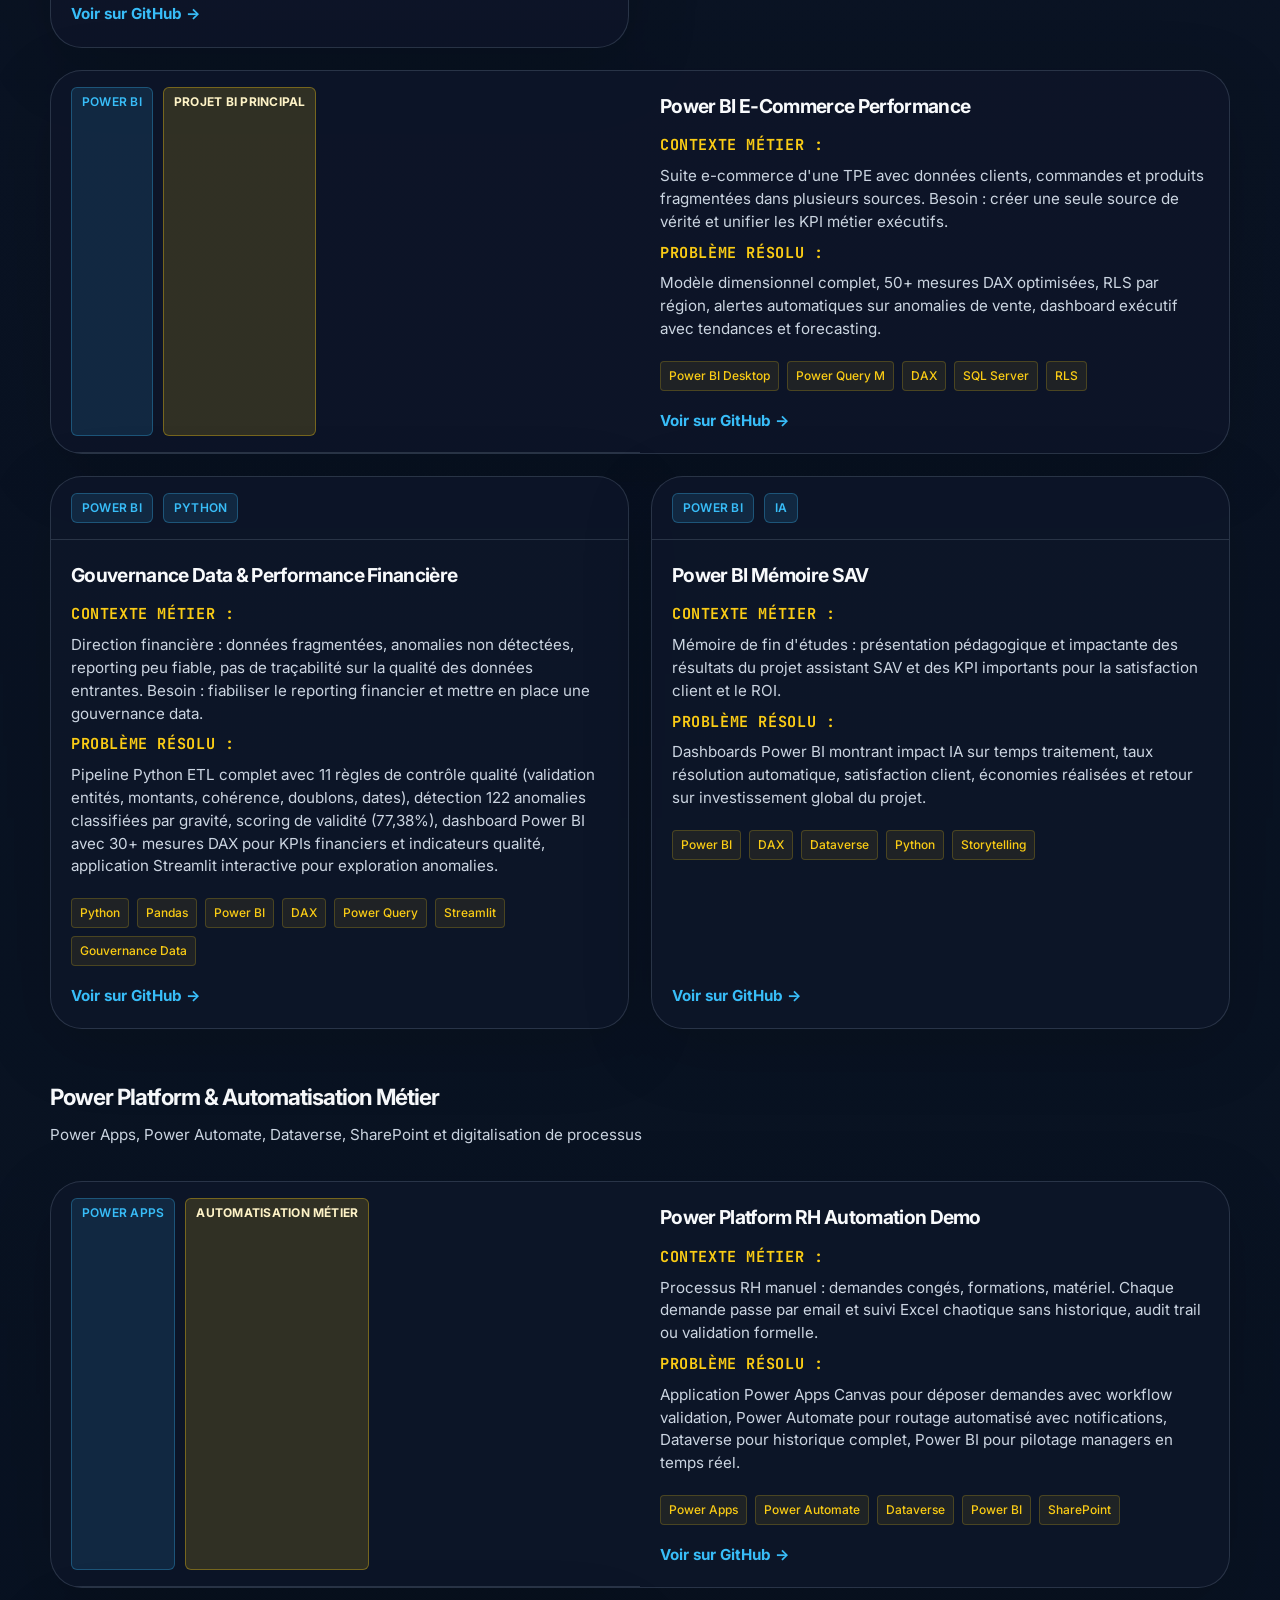
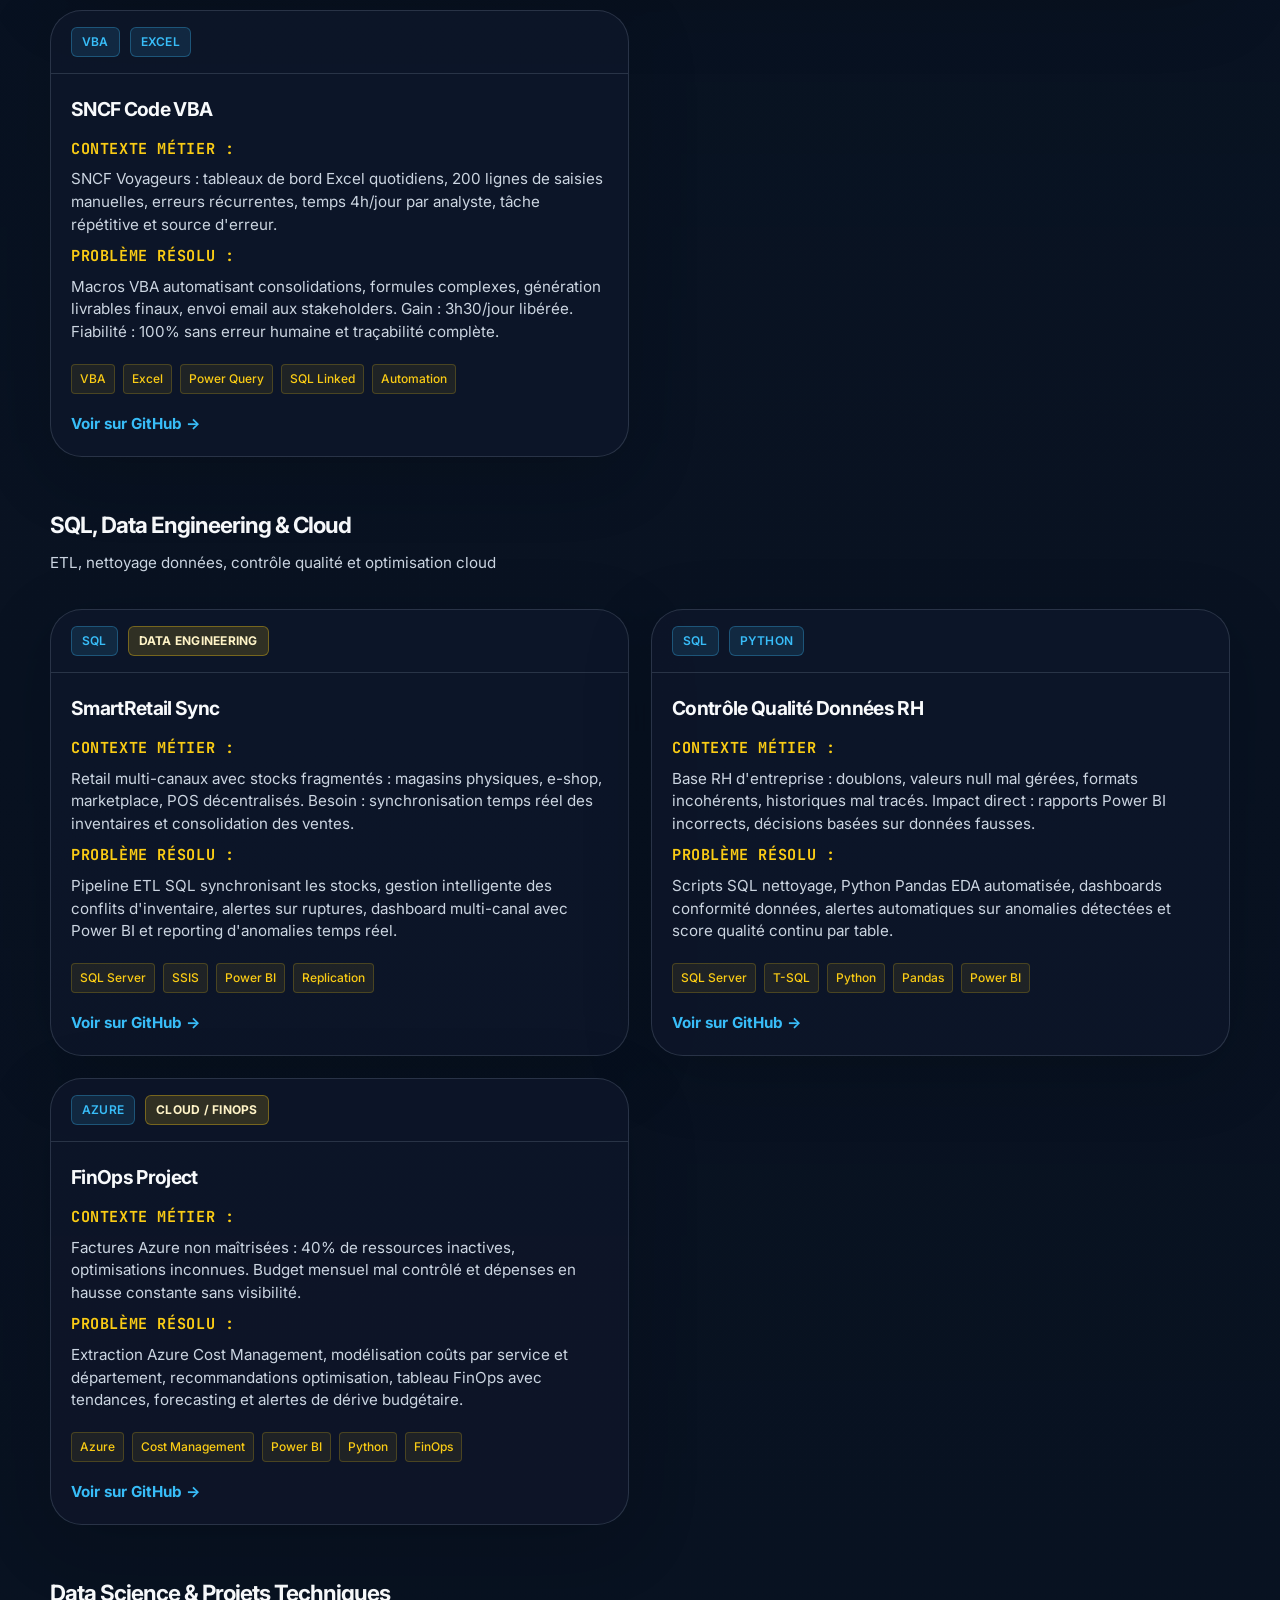
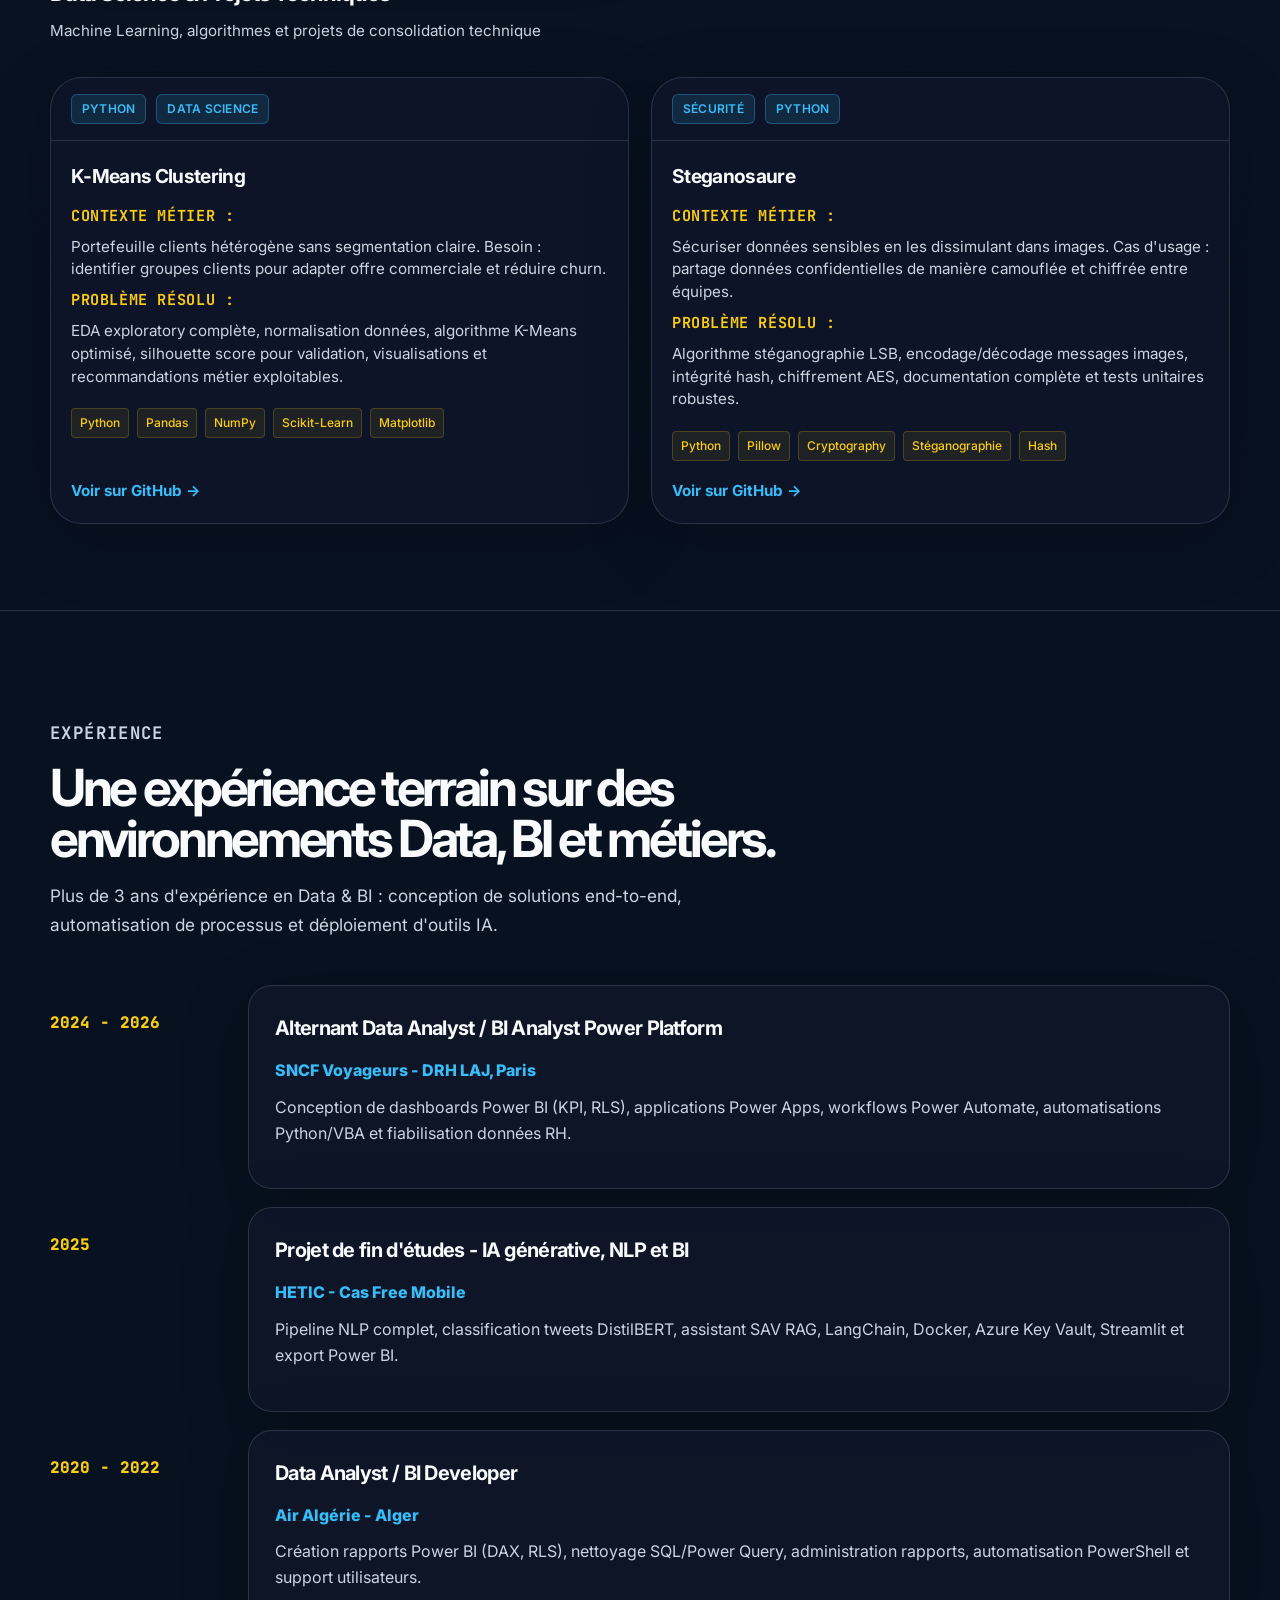
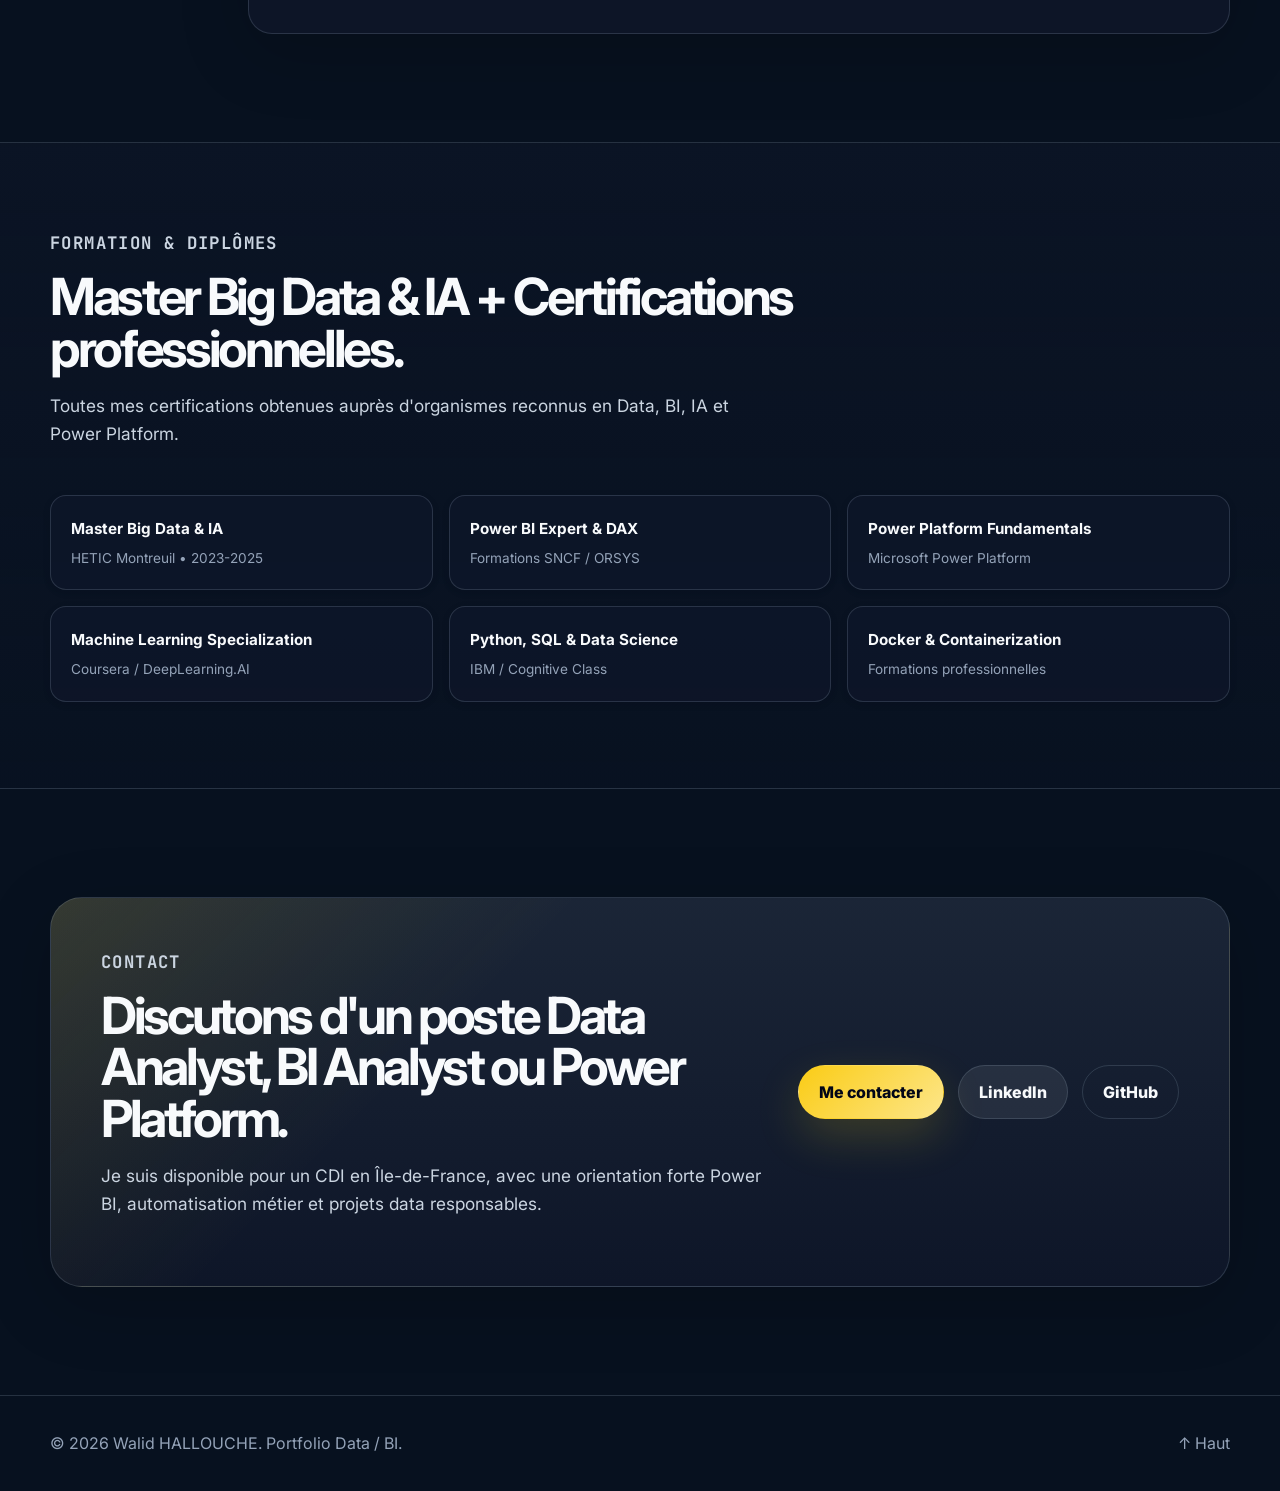
==== commit 0890ac99: "Mise à jour: nombre de projets → 14" ====
--- a/index.html
+++ b/index.html
@@ -144,7 +144,7 @@
     <section class="section section-soft" id="projets">
       <div class="container">
         <div class="section-heading reveal">
-          <p class="eyebrow">13 Projets GitHub</p>
+          <p class="eyebrow">14 Projets GitHub</p>
           <h2>Solutions BI, automatisation métier, Python, SQL et IA appliquée.</h2>
           <p>Chaque dépôt contient un README détaillé, architecture, code, captures et documentation. Organisés par famille de compétences : IA, Business Intelligence, Power Platform, Data Engineering et Python/Data Science.</p>
         </div>
@@ -185,10 +185,10 @@
                 <a class="project-link" href="https://github.com/WalidHALLOUCHE/Agent-IA-Data-Analyst" target="_blank" rel="noopener noreferrer">Voir sur GitHub →</a>
               </div>
             </div>
-          </article>
-
-          <!-- Projet 2: Assistant SAV IA + RAG + Streamlit -->
-          <article class="project-card featured reveal">
+          <article>
+            <strong>14</strong>
+            <span>projets GitHub en Data, BI, Power Platform, Python, SQL, Cloud et IA appliquée</span>
+          </article>
             <div class="project-header">
               <div class="project-badge badge-ia">IA/LLM</div>
               <div class="project-badge">Python</div>
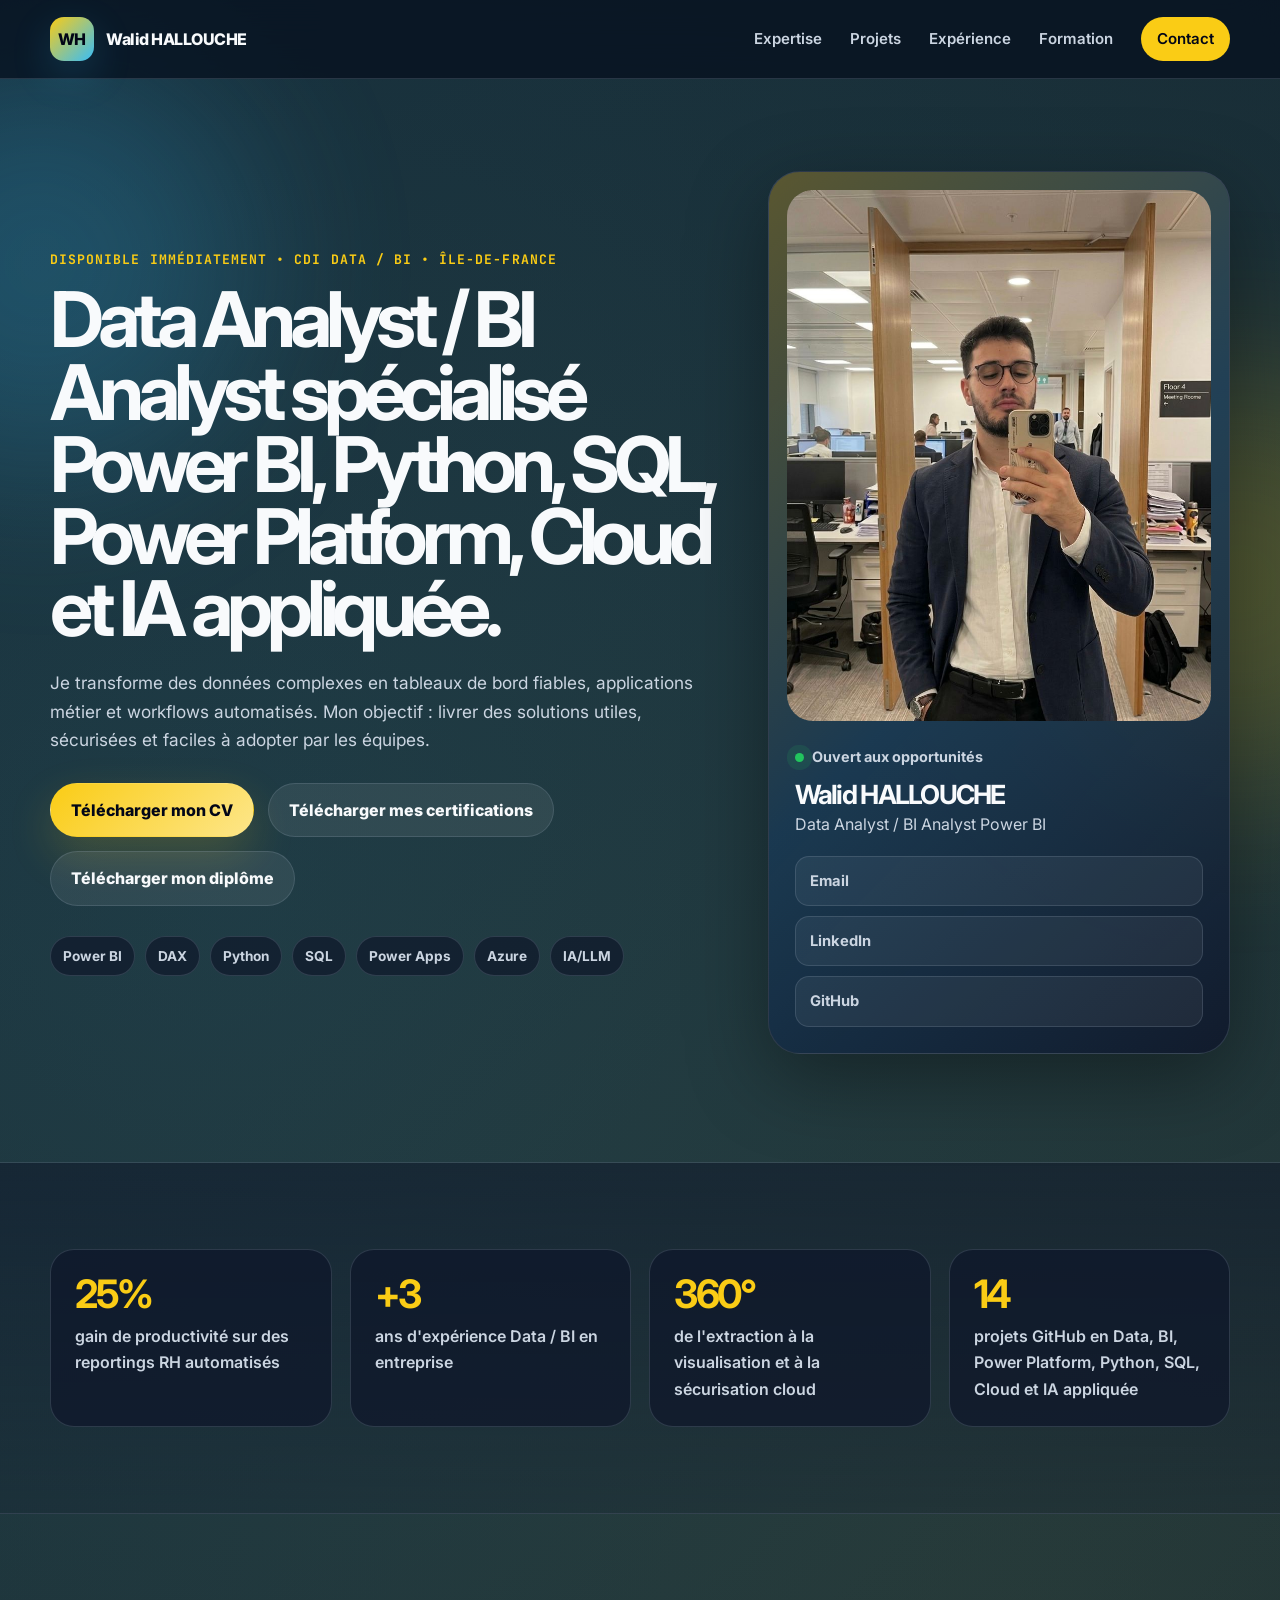
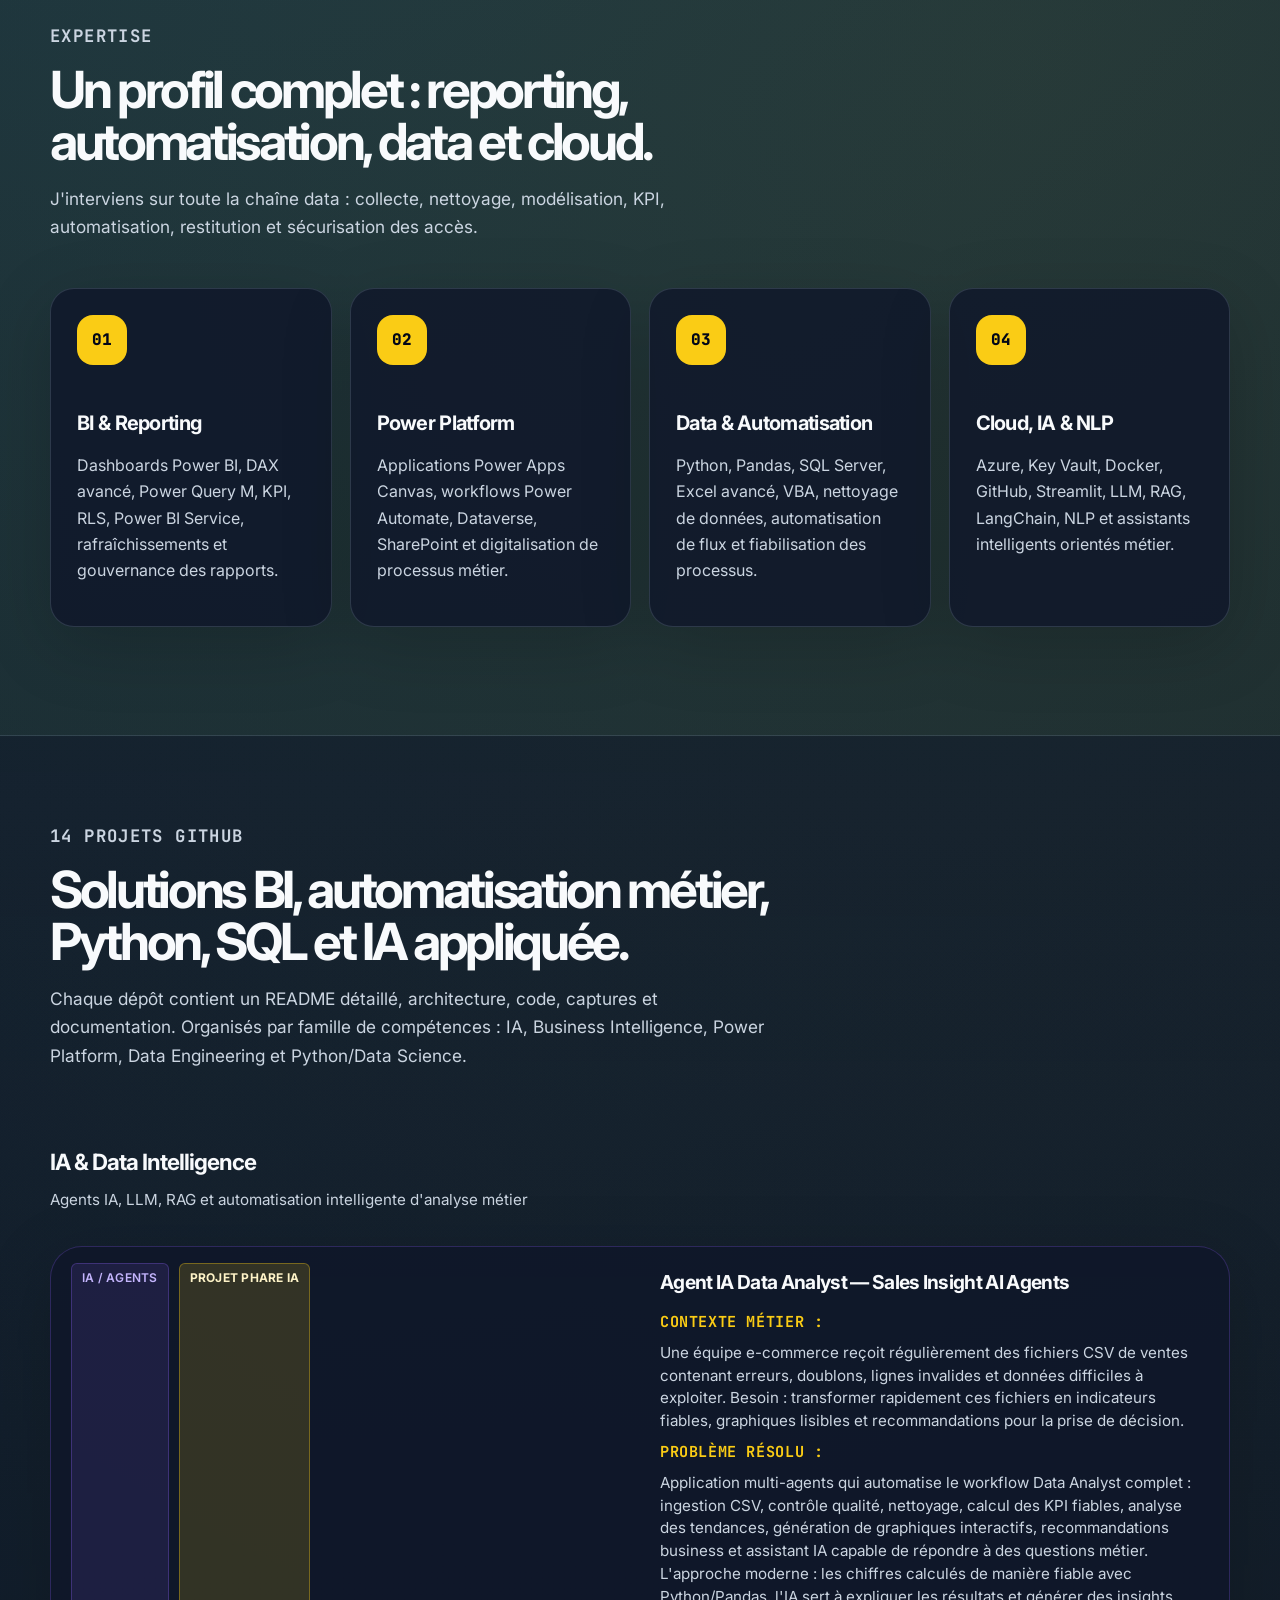
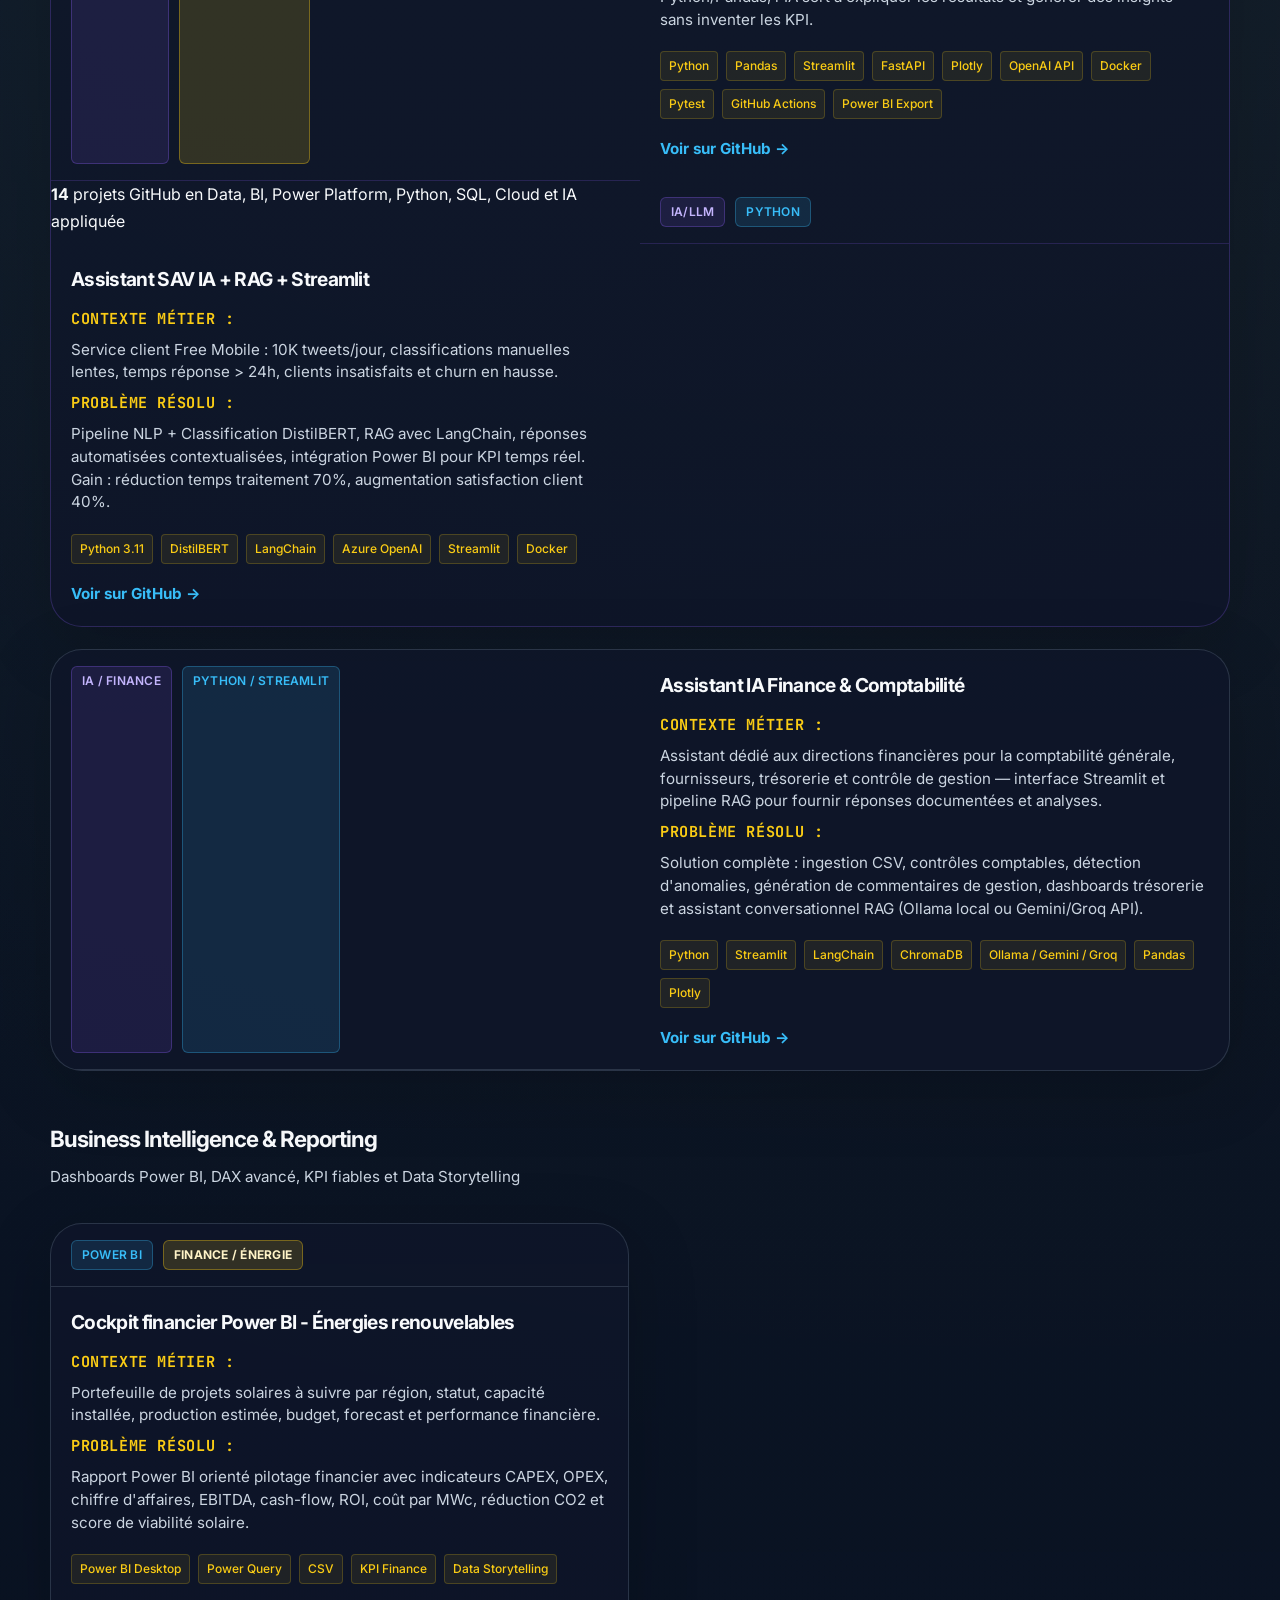
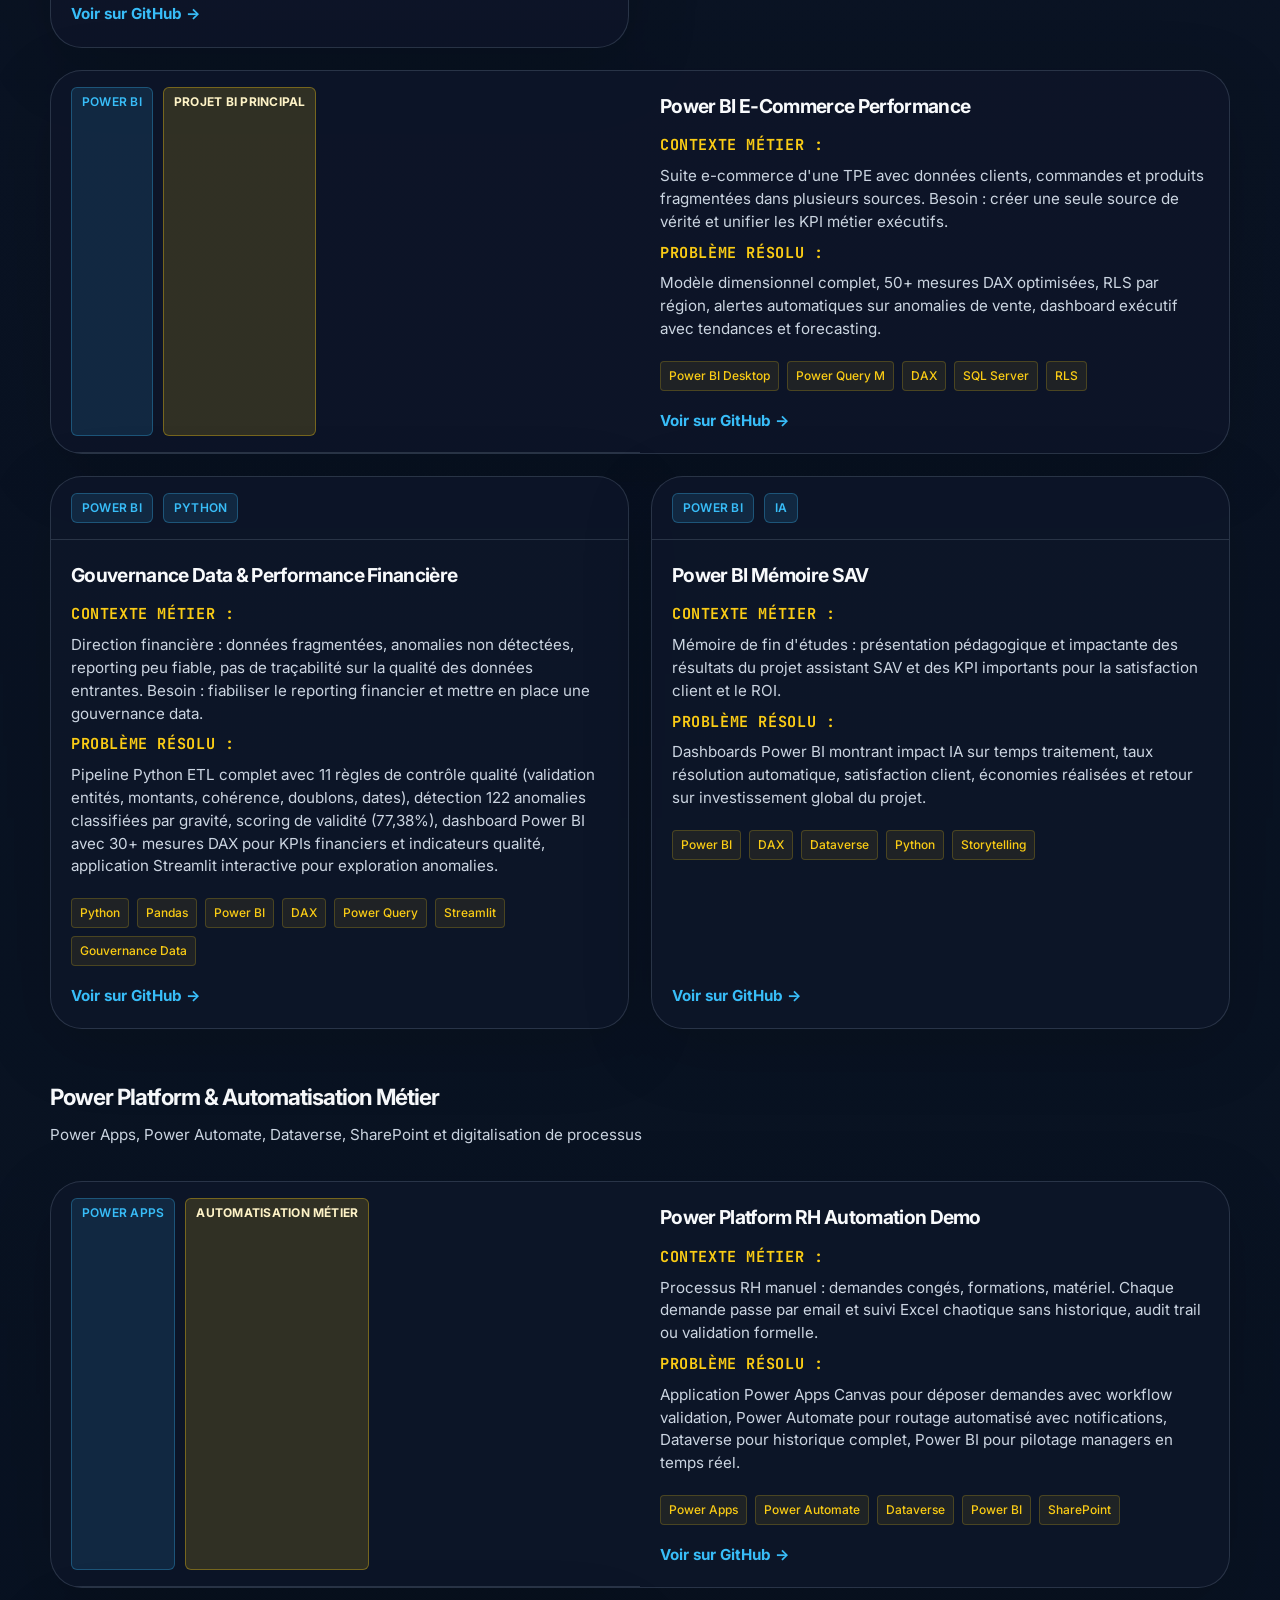
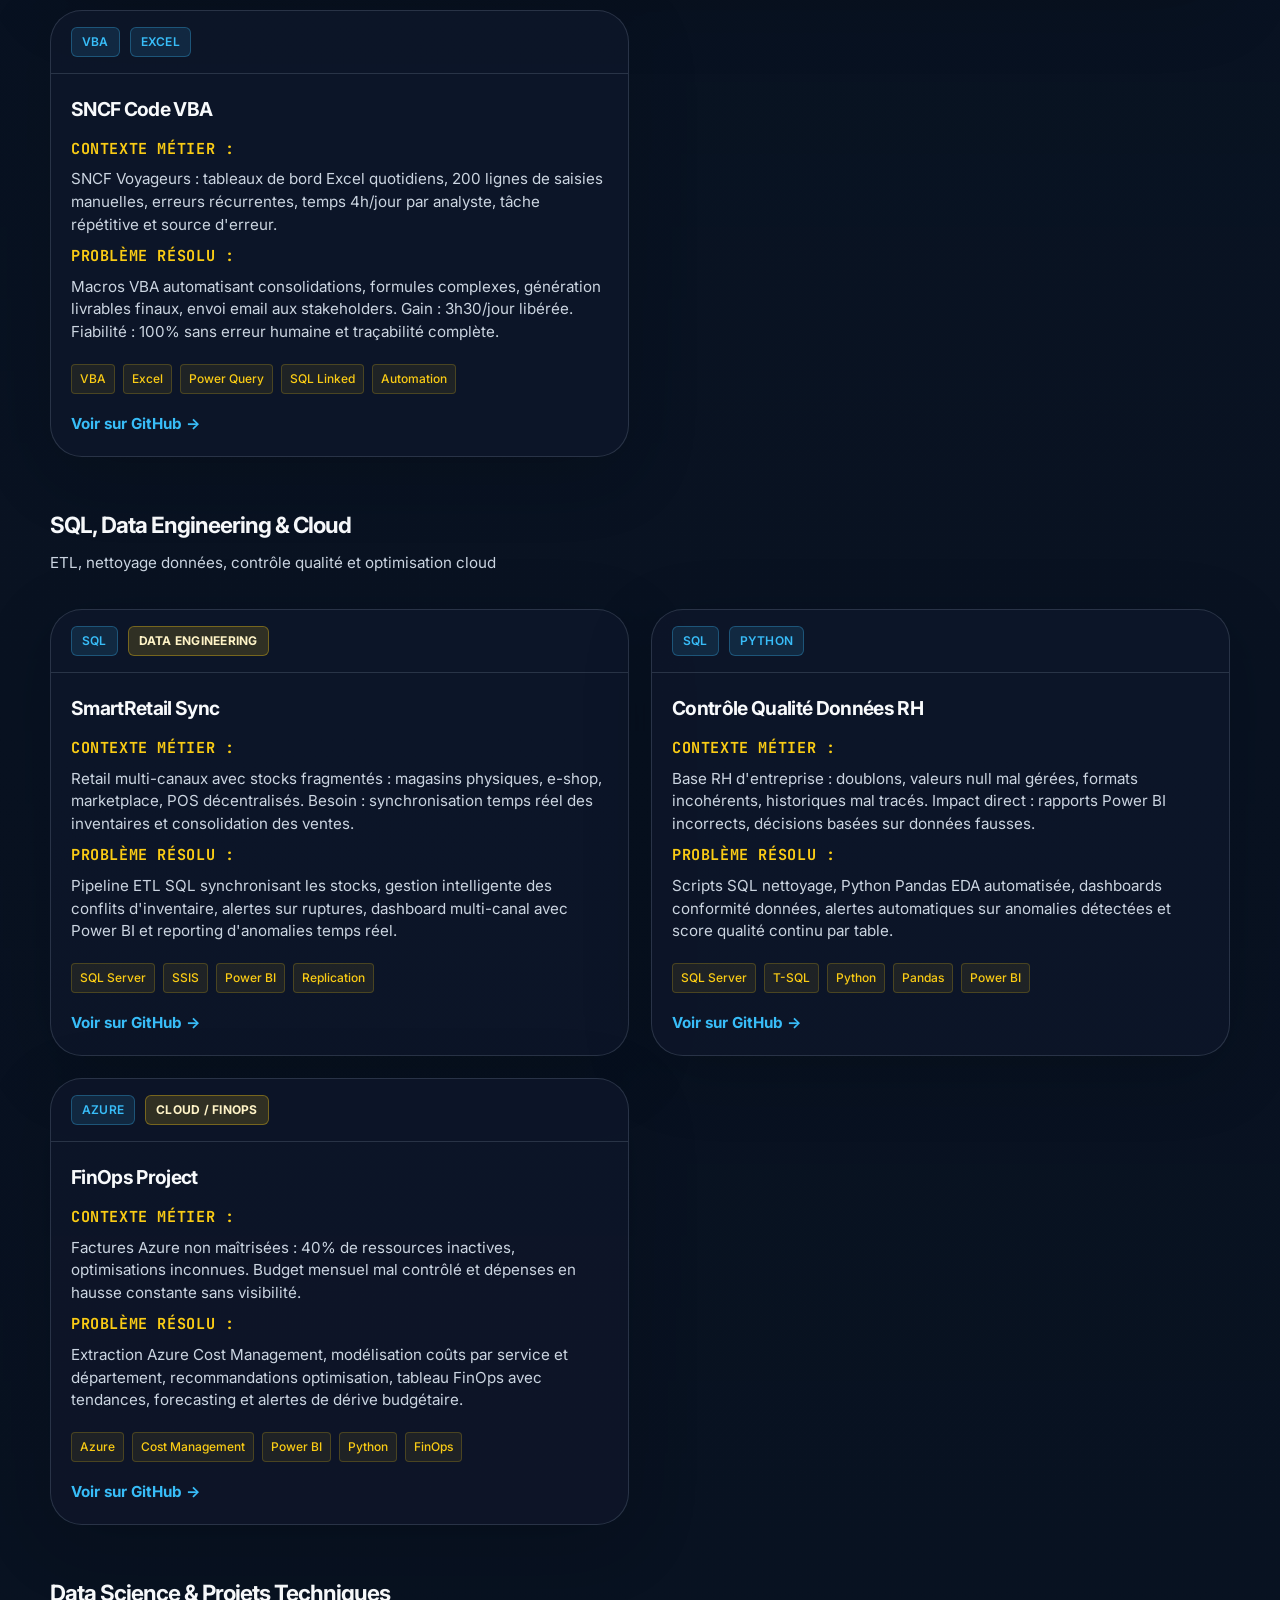
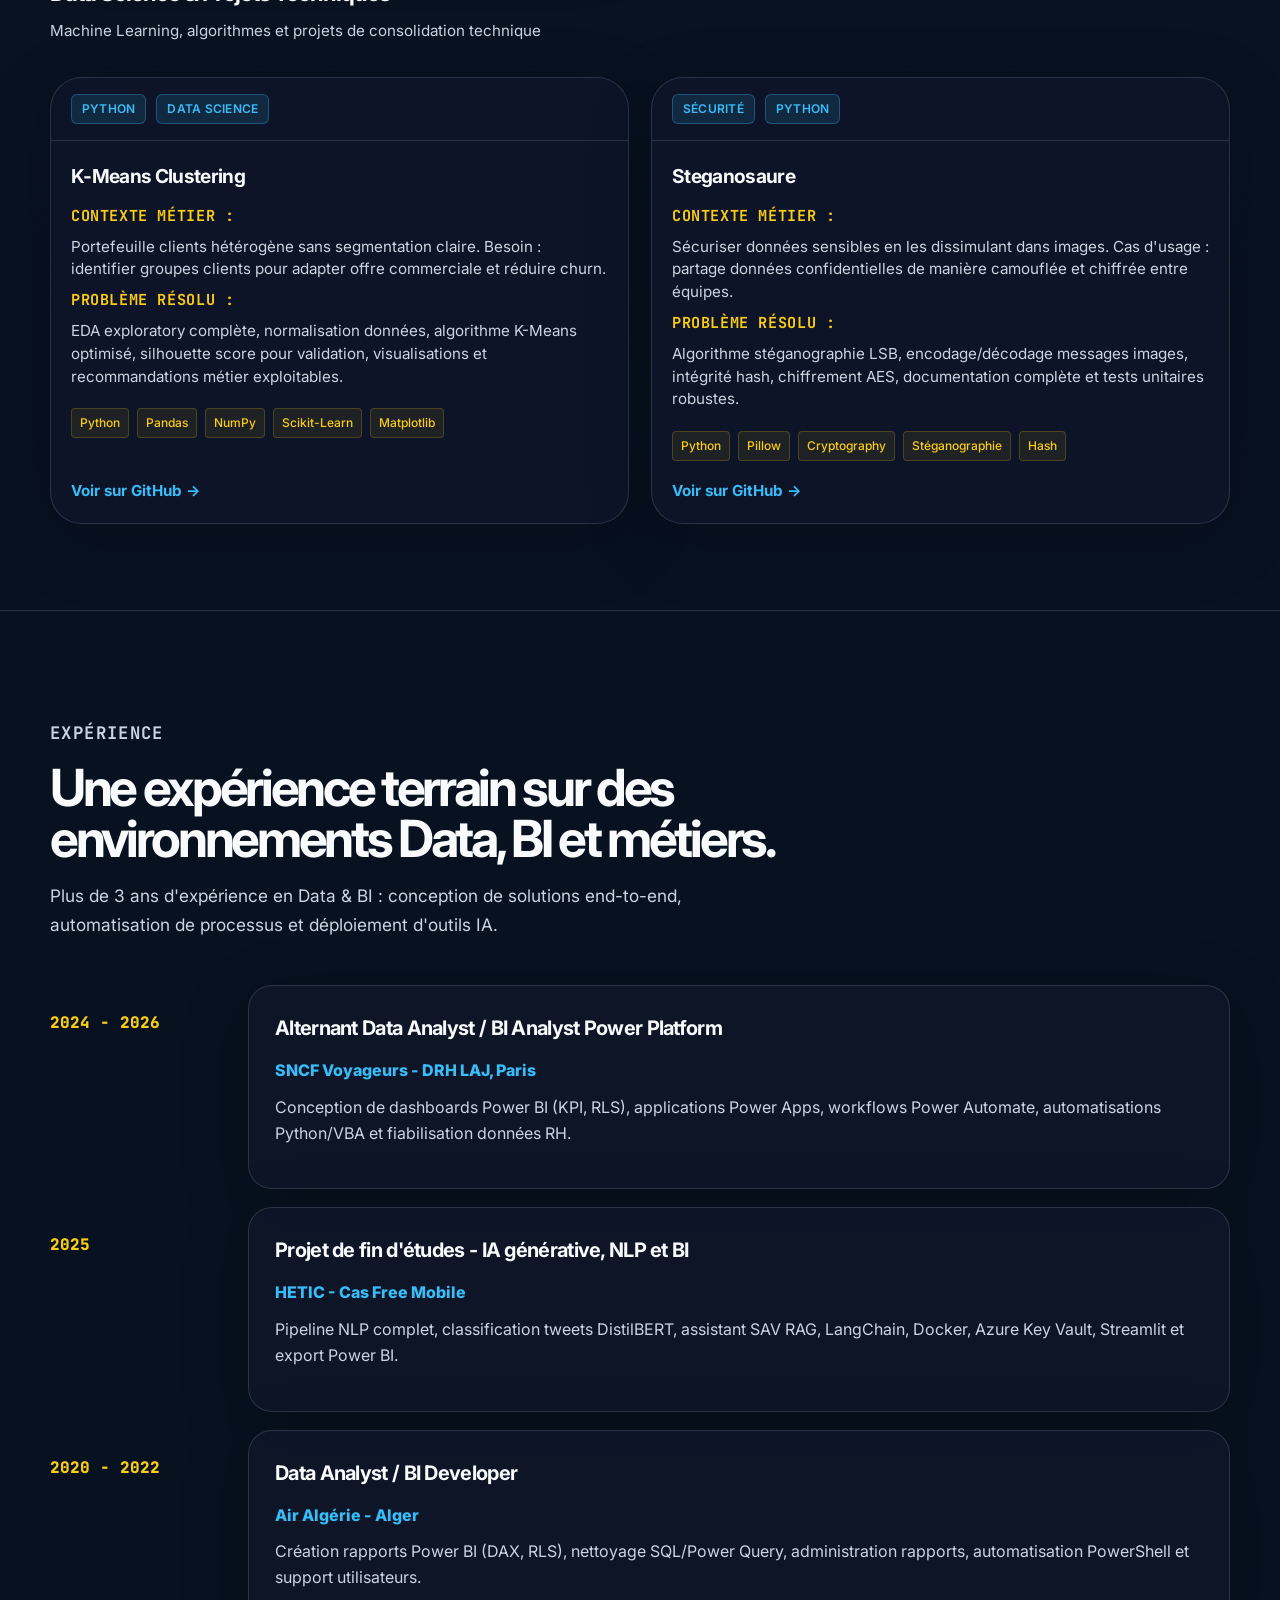
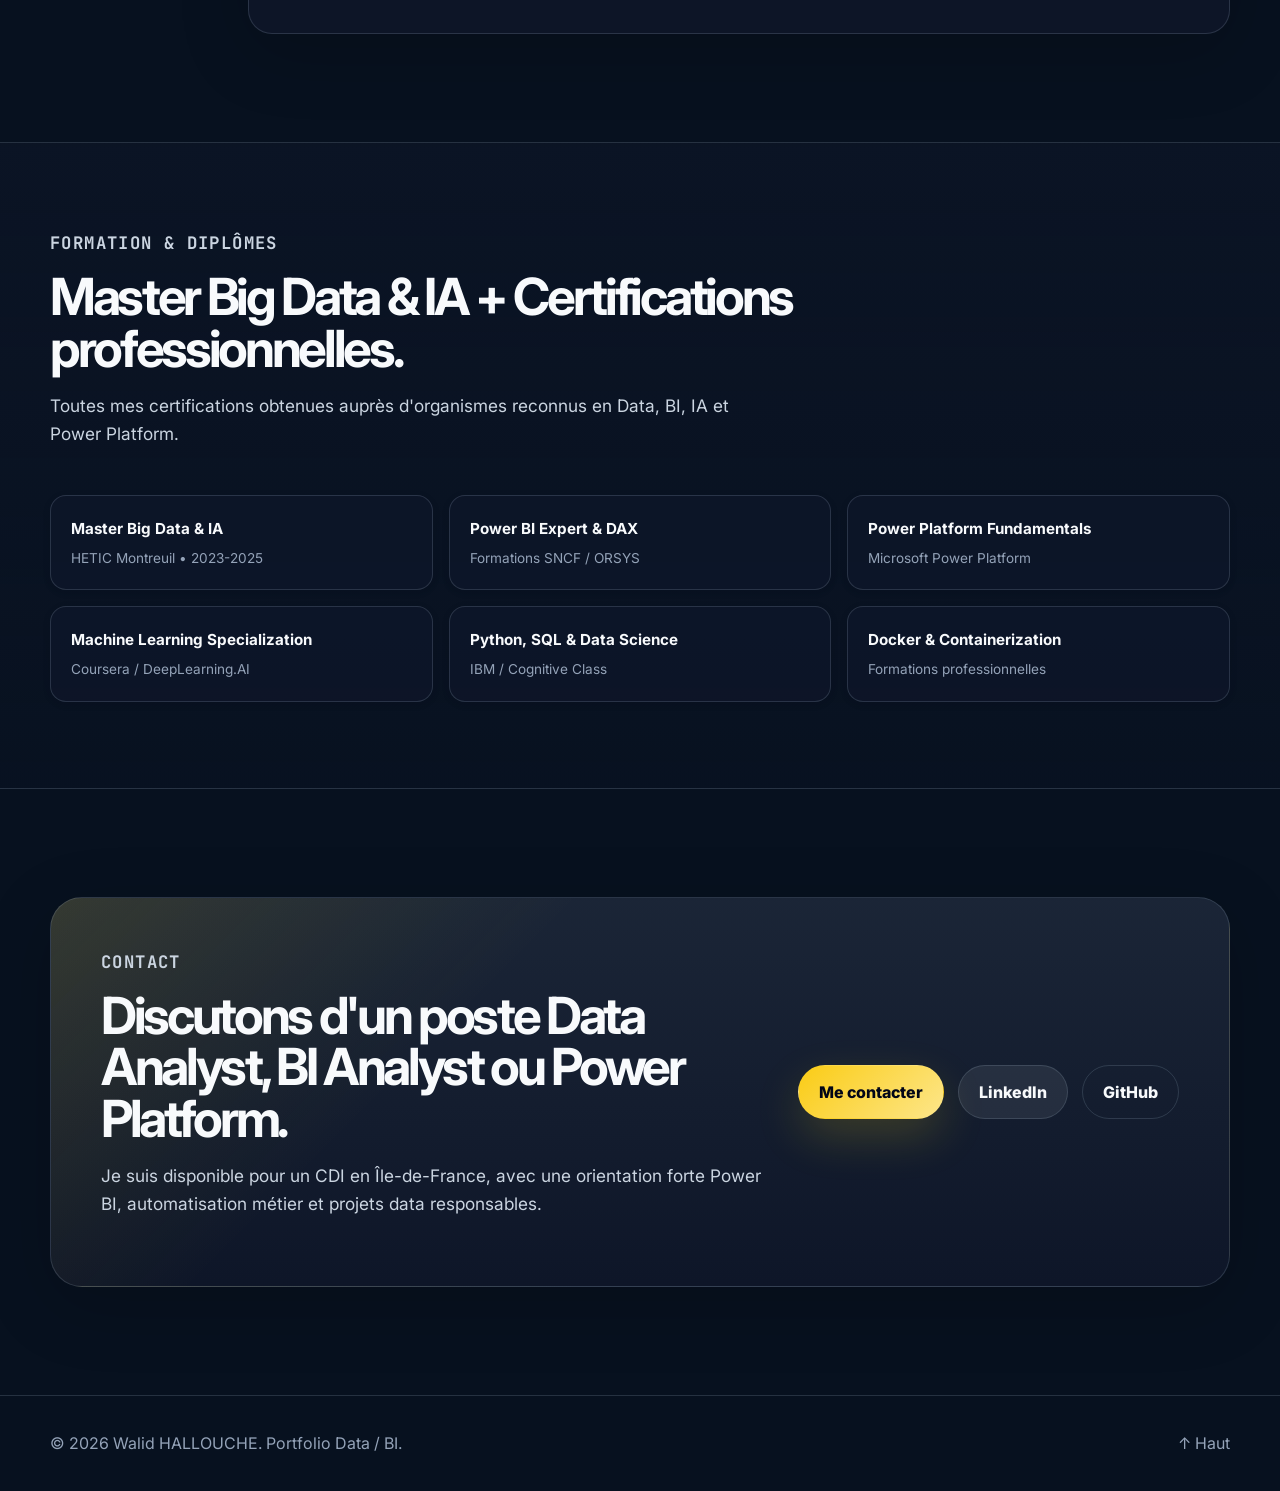
==== commit 03d14c8d: "Mise à jour: nombre de projets → 14 et ajout du projet Assistant IA Finance" ====
--- a/index.html
+++ b/index.html
@@ -6,7 +6,7 @@
   <meta name="description" content="Portfolio de Walid HALLOUCHE - Data Analyst / BI Analyst Power BI, Power Platform, Python, SQL, Azure. Disponible immédiatement CDI Île-de-France.">
   <meta name="author" content="Walid HALLOUCHE">
   <meta property="og:title" content="Walid HALLOUCHE - Data Analyst / BI Analyst">
-  <meta property="og:description" content="Portfolio professionnel : Power BI, DAX, Power Query, Python, SQL, Power Platform, Azure, IA et automatisation. 13 projets GitHub détaillés.">
+  <meta property="og:description" content="Portfolio professionnel : Power BI, DAX, Power Query, Python, SQL, Power Platform, Azure, IA et automatisation. 14 projets GitHub détaillés.">
   <meta property="og:type" content="website">
   <meta property="og:image" content="assets/img/walid-hallouche.jpeg">
   <meta property="og:url" content="https://walidhallouche.github.io/">
@@ -101,7 +101,7 @@
           <span>de l'extraction à la visualisation et à la sécurisation cloud</span>
         </article>
         <article>
-          <strong>13</strong>
+          <strong>14</strong>
           <span>projets GitHub en Data, BI, Power Platform, Python, SQL, Cloud et IA appliquée</span>
         </article>
       </div>
